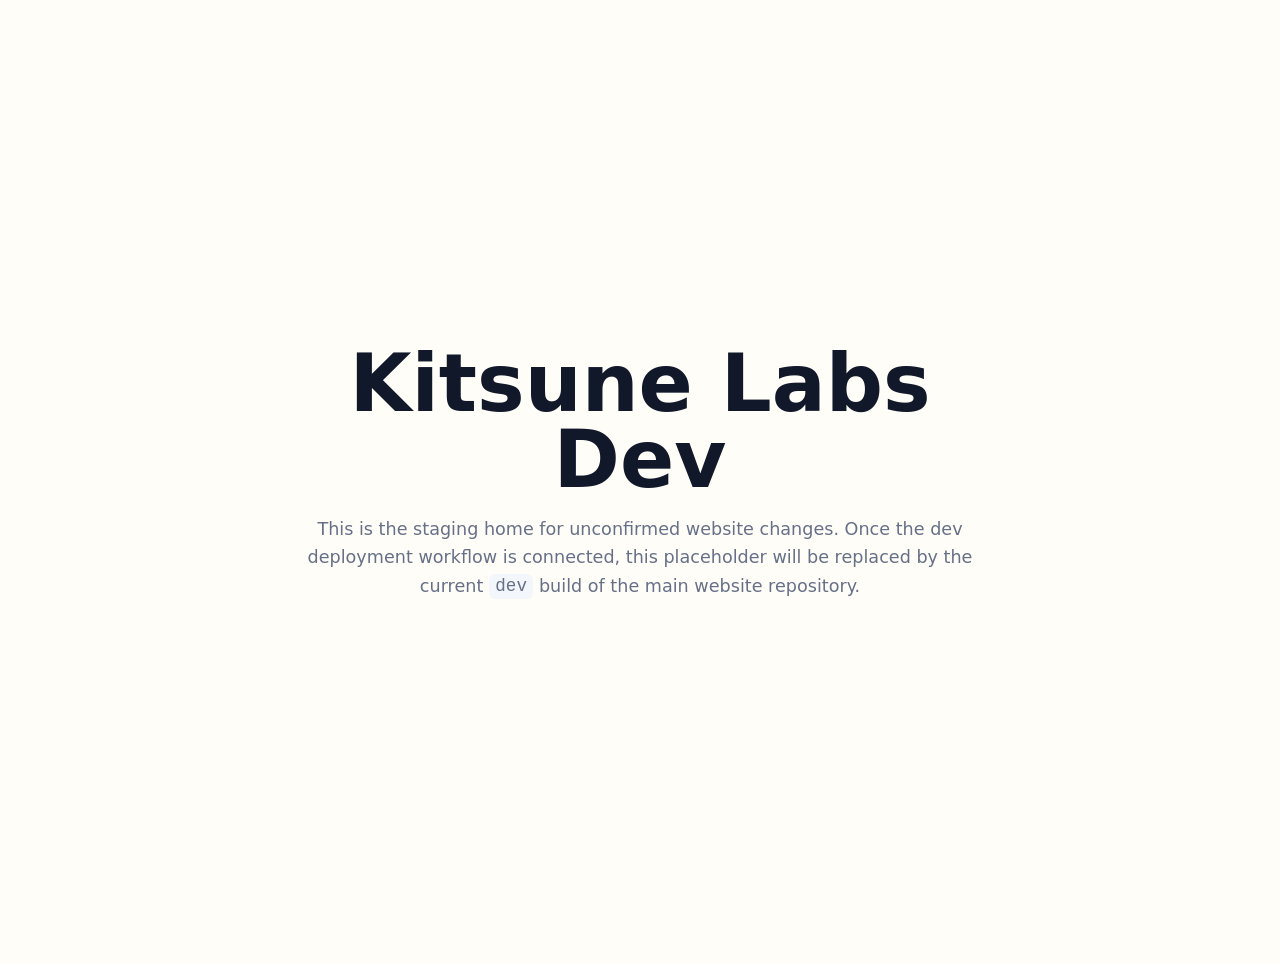
==== index.html @ 2e23f618 "Initialize development Pages site" ====
<!doctype html>
<html lang="en">
<head>
  <meta charset="utf-8">
  <meta name="viewport" content="width=device-width, initial-scale=1">
  <title>Kitsune Innovation Labs — Dev</title>
  <meta name="robots" content="noindex,nofollow">
  <style>
    :root{font-family:system-ui,-apple-system,BlinkMacSystemFont,"Segoe UI",sans-serif;color:#11182a;background:#fffdf8}
    body{min-height:100vh;margin:0;display:grid;place-items:center;padding:2rem}
    main{max-width:42rem;text-align:center}
    h1{font-size:clamp(2.4rem,8vw,5rem);line-height:.95;margin:0 0 1rem}
    p{color:#667087;font-size:1.1rem;line-height:1.6}
    code{background:#f3f6fb;padding:.15rem .4rem;border-radius:.4rem}
  </style>
</head>
<body>
  <main>
    <h1>Kitsune Labs Dev</h1>
    <p>This is the staging home for unconfirmed website changes. Once the dev deployment workflow is connected, this placeholder will be replaced by the current <code>dev</code> build of the main website repository.</p>
  </main>
</body>
</html>
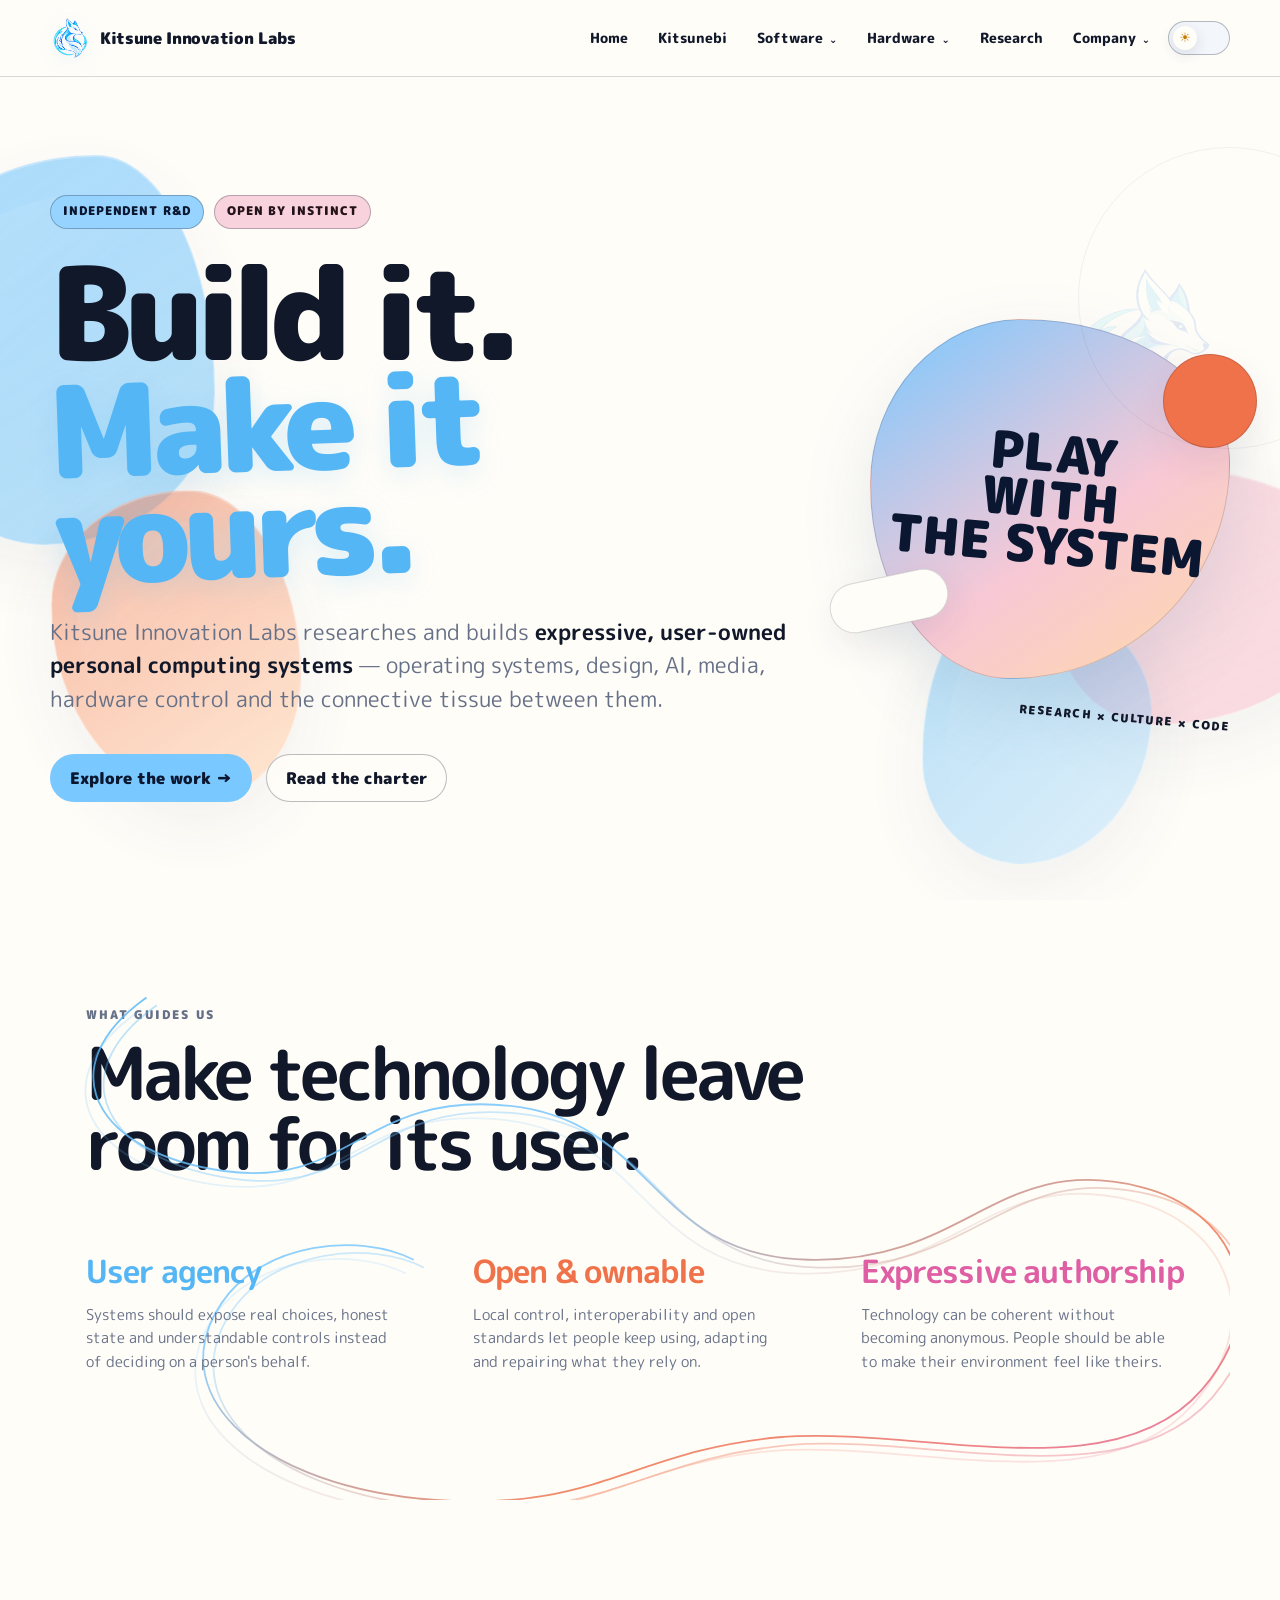
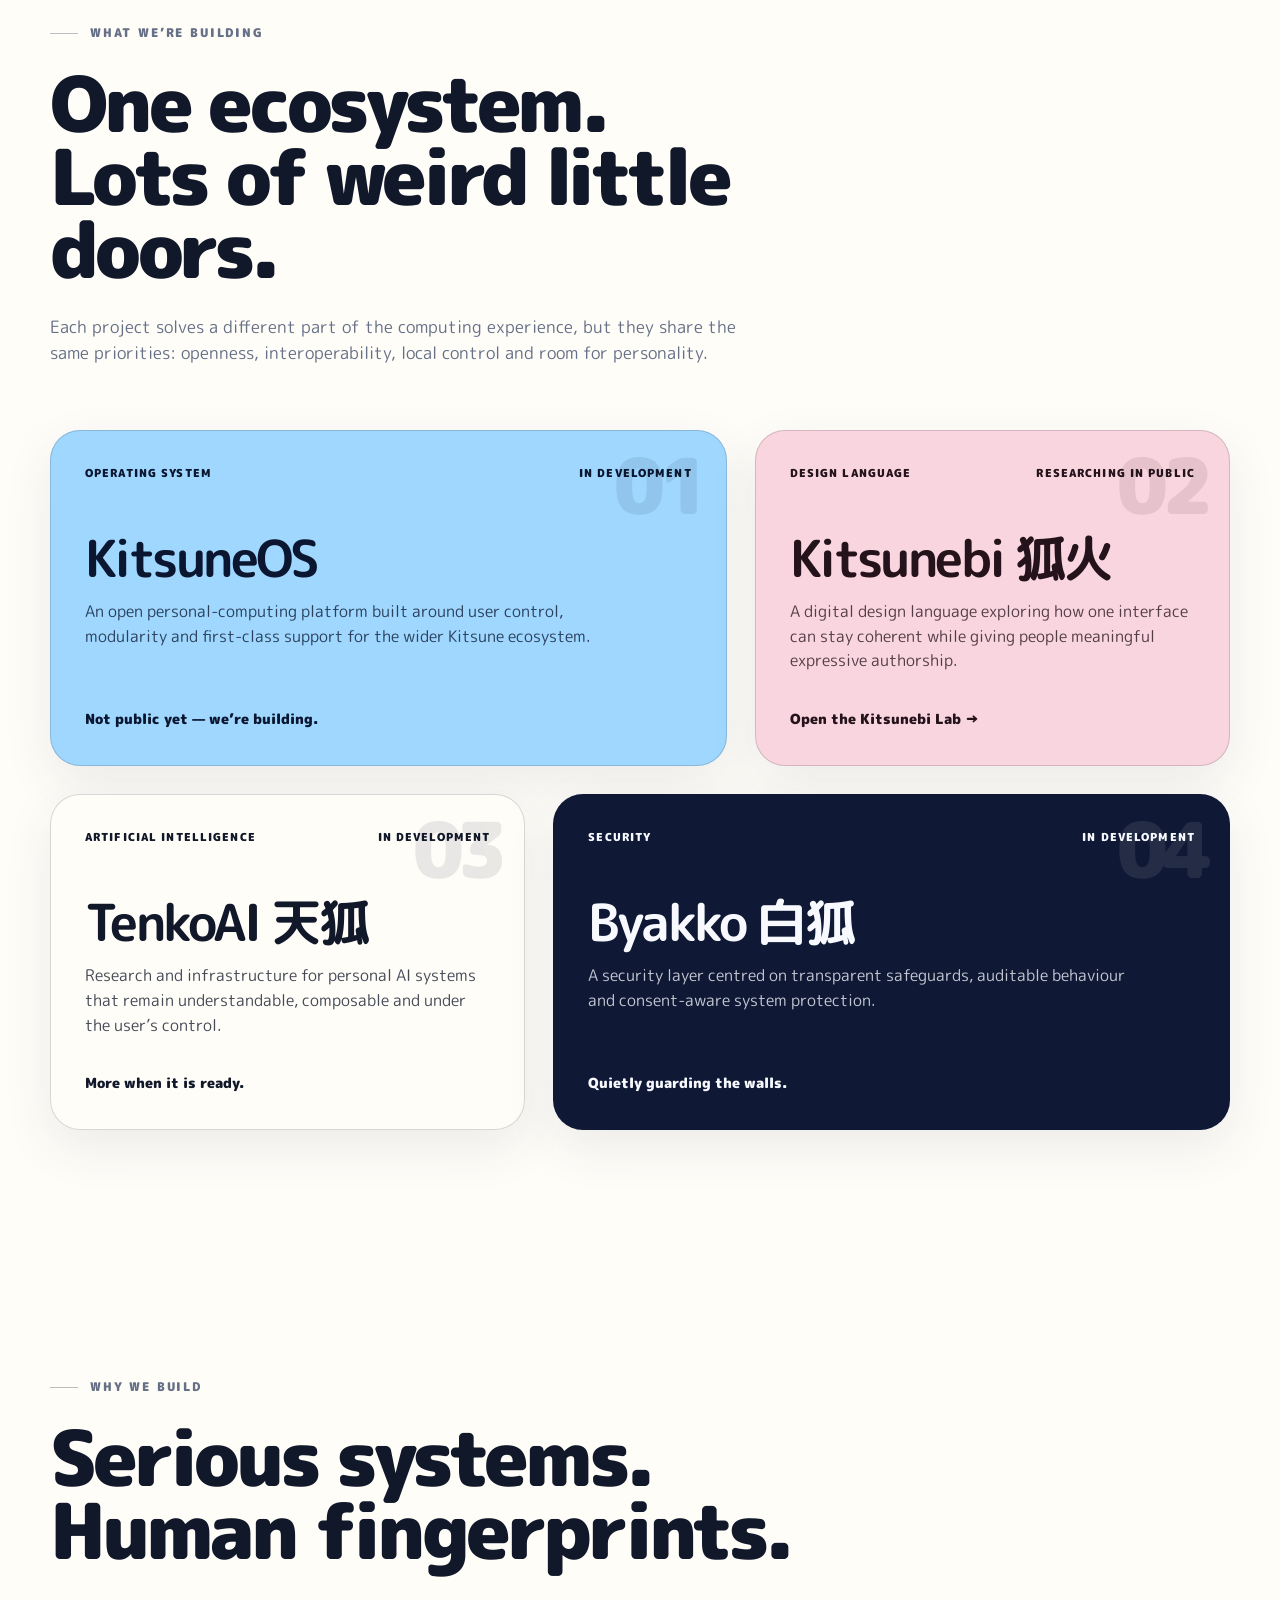
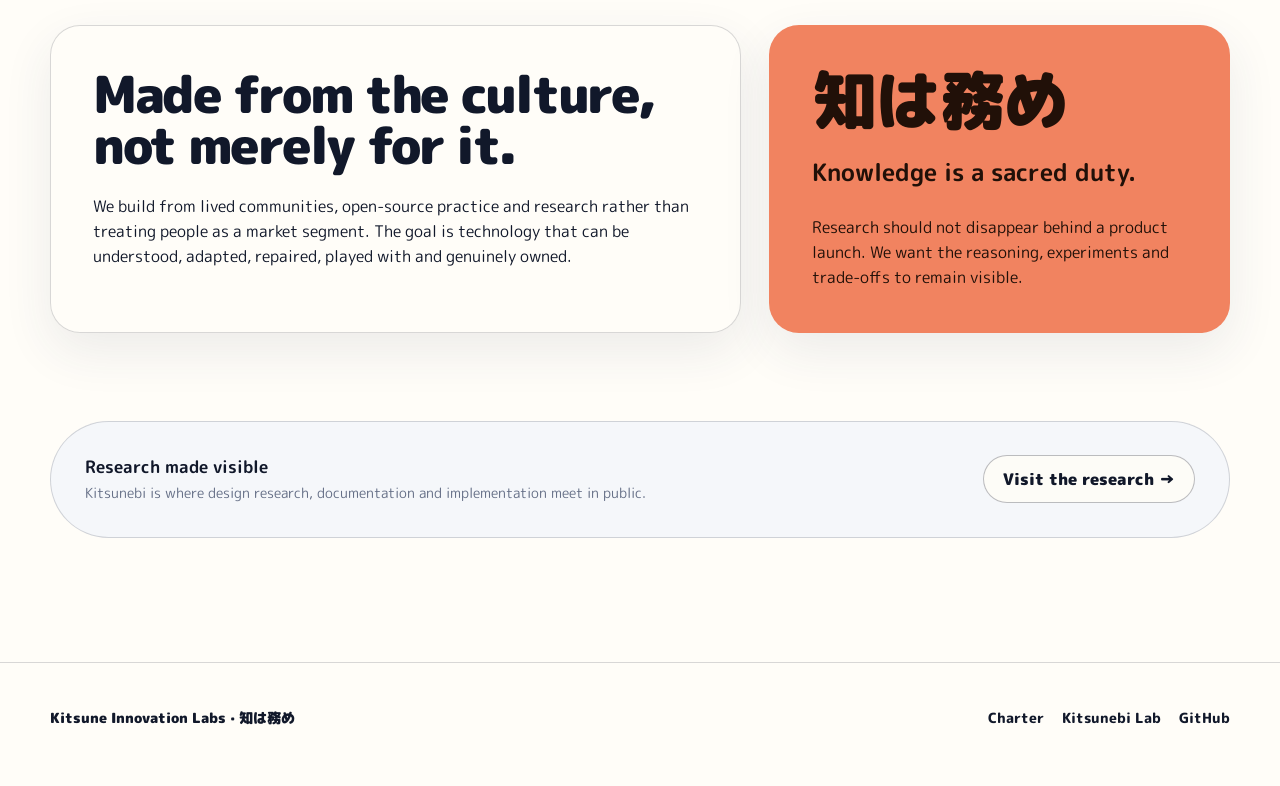
==== commit 7ac41de8: "Sync website dev branch" ====
--- a/index.html
+++ b/index.html
@@ -1,23 +1,40 @@
-<!doctype html>
-<html lang="en">
+<!DOCTYPE html>
+<html lang="en" data-theme="day">
 <head>
-  <meta charset="utf-8">
-  <meta name="viewport" content="width=device-width, initial-scale=1">
-  <title>Kitsune Innovation Labs — Dev</title>
-  <meta name="robots" content="noindex,nofollow">
-  <style>
-    :root{font-family:system-ui,-apple-system,BlinkMacSystemFont,"Segoe UI",sans-serif;color:#11182a;background:#fffdf8}
-    body{min-height:100vh;margin:0;display:grid;place-items:center;padding:2rem}
-    main{max-width:42rem;text-align:center}
-    h1{font-size:clamp(2.4rem,8vw,5rem);line-height:.95;margin:0 0 1rem}
-    p{color:#667087;font-size:1.1rem;line-height:1.6}
-    code{background:#f3f6fb;padding:.15rem .4rem;border-radius:.4rem}
-  </style>
+<meta charset="UTF-8">
+<meta name="viewport" content="width=device-width, initial-scale=1.0">
+<title>Kitsune Innovation Labs</title>
+<meta name="description" content="Kitsune Innovation Labs is an independent open-source research and development lab building expressive, user-owned personal computing systems.">
+<link rel="preconnect" href="https://fonts.googleapis.com">
+<link rel="preconnect" href="https://fonts.gstatic.com" crossorigin>
+<link href="https://fonts.googleapis.com/css2?family=M+PLUS+Rounded+1c:wght@400;500;700;800;900&display=swap" rel="stylesheet">
+<style>
+:root{--foxfire:#79c8ff;--foxfire-strong:#55b6f5;--sakura:#f7c8d5;--ember:#ef724a;--night:#101936;--cream:#fffdf8;--ink:#11182a;--muted:#667087;--line:rgba(17,24,42,.16);--line-strong:rgba(17,24,42,.28);--paper:#fffdf8;--soft:#f3f6fb;--shadow:0 18px 50px rgba(40,54,84,.09);--radius:30px;--font:"M PLUS Rounded 1c",ui-rounded,system-ui,-apple-system,BlinkMacSystemFont,"Segoe UI",sans-serif}
+html[data-theme="night"]{--ink:#f8faff;--muted:#b5bed0;--line:rgba(238,243,255,.15);--line-strong:rgba(238,243,255,.27);--paper:#0f1833;--soft:#162140;--cream:#0c142c;--shadow:0 18px 50px rgba(0,0,0,.18)}
+*{box-sizing:border-box}html{scroll-behavior:smooth}body{margin:0;font-family:var(--font);color:var(--ink);background:var(--cream);line-height:1.55;overflow-x:hidden;transition:background .25s ease,color .25s ease}a{color:inherit}button{font:inherit}.shell{width:min(1180px,calc(100% - 48px));margin:0 auto}
+.page-blobs{position:fixed;inset:0;pointer-events:none;overflow:hidden;z-index:0}.page-blob{position:absolute;opacity:.72;border:1px solid rgba(255,255,255,.34);box-shadow:0 26px 70px rgba(63,87,128,.10),inset 0 1px 0 rgba(255,255,255,.28);animation:lava-drift 18s ease-in-out infinite alternate;will-change:transform,border-radius;transform-origin:center;translate:0 var(--scroll-shift,0px)}.page-blob::after{content:"";position:absolute;inset:10%;border-radius:inherit;background:linear-gradient(135deg,rgba(255,255,255,.24),transparent 45%);opacity:.55}.page-blob.one{width:330px;height:390px;left:-115px;top:155px;border-radius:64% 36% 52% 48%/44% 61% 39% 56%;background:linear-gradient(145deg,rgba(121,200,255,.88),rgba(85,182,245,.58));animation-duration:20s}.page-blob.two{width:300px;height:255px;right:-76px;top:470px;border-radius:42% 58% 67% 33%/58% 42% 58% 42%;background:linear-gradient(155deg,rgba(247,200,213,.9),rgba(239,168,188,.56));animation-duration:24s;animation-direction:alternate-reverse}.page-blob.three{width:250px;height:310px;left:4%;bottom:100px;border-radius:55% 45% 39% 61%/37% 60% 40% 63%;background:linear-gradient(145deg,rgba(239,114,74,.68),rgba(255,188,137,.46));animation-duration:22s}.page-blob.four{width:230px;height:270px;right:10%;bottom:36px;border-radius:37% 63% 57% 43%/61% 43% 57% 39%;background:linear-gradient(135deg,rgba(85,182,245,.58),rgba(126,200,255,.34));animation-duration:27s;animation-direction:alternate-reverse}html[data-theme="night"] .page-blob{opacity:.46;border-color:rgba(255,255,255,.12);box-shadow:0 30px 90px rgba(0,0,0,.14),inset 0 1px 0 rgba(255,255,255,.10);filter:saturate(.88) brightness(.84)}
+.site-header,main,.footer{position:relative;z-index:1}.site-header{position:sticky;top:0;z-index:30;border-bottom:1px solid var(--line);background:color-mix(in srgb,var(--cream) 88%,transparent);backdrop-filter:blur(14px)}.nav{min-height:76px;display:flex;align-items:center;justify-content:space-between;gap:28px}.brand{display:inline-flex;align-items:center;gap:10px;text-decoration:none;font-weight:900;letter-spacing:-.02em;font-size:1rem;white-space:nowrap}.brand-mark{width:40px;height:40px;display:block;flex:0 0 auto;filter:drop-shadow(0 5px 12px rgba(85,182,245,.12))}.nav-links{display:flex;align-items:center;gap:6px}.nav-link,.nav-menu summary{appearance:none;border:0;background:none;text-decoration:none;color:var(--ink);padding:9px 12px;border-radius:999px;font-weight:800;font-size:.86rem;line-height:1.2;cursor:pointer;list-style:none;white-space:nowrap}.nav-menu summary::-webkit-details-marker{display:none}.nav-link:hover,.nav-link:focus-visible,.nav-menu summary:hover,.nav-menu summary:focus-visible,.nav-menu[open]>summary{background:var(--soft)}.nav-menu{position:relative}.nav-menu summary::after{content:"⌄";display:inline-block;margin-left:6px;font-size:.72em;transition:transform .18s ease}.nav-menu[open] summary::after{transform:rotate(180deg)}.nav-dropdown{position:absolute;right:0;top:calc(100% + 10px);min-width:260px;padding:8px;border:1px solid var(--line);border-radius:20px;background:color-mix(in srgb,var(--paper) 94%,transparent);backdrop-filter:blur(16px);box-shadow:var(--shadow);z-index:60}.nav-dropdown a,.nav-dropdown .nav-disabled{display:flex;align-items:center;justify-content:space-between;gap:16px;width:100%;padding:11px 12px;border-radius:14px;text-decoration:none;font-weight:800;font-size:.84rem}.nav-submenu{position:relative}.nav-submenu>summary{display:flex;align-items:center;justify-content:space-between;gap:16px;width:100%;padding:11px 12px;border-radius:14px;font-weight:800;font-size:.84rem;cursor:pointer;list-style:none;color:var(--muted)}.nav-submenu>summary::-webkit-details-marker{display:none}.nav-submenu>summary:hover,.nav-submenu>summary:focus-visible,.nav-submenu[open]>summary{background:var(--soft)}.nav-submenu>summary::after{content:"";width:0;height:0;border-top:5px solid transparent;border-bottom:5px solid transparent;border-left:7px solid currentColor;transition:transform .18s ease;flex:0 0 auto}.nav-submenu[open]>summary::after{transform:rotate(90deg)}.nav-flyout{position:absolute;left:calc(100% + 10px);top:-8px;min-width:210px;padding:8px;border:1px solid var(--line);border-radius:20px;background:color-mix(in srgb,var(--paper) 94%,transparent);backdrop-filter:blur(16px);box-shadow:var(--shadow);z-index:70}.nav-flyout .nav-disabled{padding:10px 12px}.nav-dropdown a:hover,.nav-dropdown a:focus-visible{background:var(--soft)}.nav-disabled{color:var(--muted);cursor:default}.nav-status{font-size:.64rem;letter-spacing:.06em;text-transform:uppercase;opacity:.72}.nav-dropdown-grouped{min-width:300px}.nav-group+.nav-group{border-top:1px solid var(--line);margin-top:6px;padding-top:6px}.nav-group-label{display:block;padding:7px 12px 5px;font-size:.64rem;font-weight:900;letter-spacing:.1em;text-transform:uppercase;color:var(--muted)}
+.theme-switch{position:relative;width:62px;height:34px;padding:0;border:1px solid var(--line-strong);border-radius:999px;background:var(--soft);cursor:pointer}.theme-switch::before{content:"☀";position:absolute;left:4px;top:4px;width:24px;height:24px;display:grid;place-items:center;border-radius:50%;background:var(--paper);box-shadow:0 4px 14px rgba(40,54,84,.14);color:#c67b00;font-size:.8rem;transition:transform .25s ease}.theme-switch:focus-visible{outline:3px solid color-mix(in srgb,var(--foxfire) 55%,transparent);outline-offset:3px}html[data-theme="night"] .theme-switch::before{content:"☾";transform:translateX(28px);color:var(--foxfire)}
+.hero{position:relative;min-height:720px;display:grid;grid-template-columns:minmax(0,1.35fr) minmax(280px,.65fr);align-items:center;gap:72px;padding:118px 0 108px}.hero::after{content:"";position:absolute;right:-150px;top:70px;width:300px;height:300px;border:1px solid var(--line);border-radius:50%;opacity:.35}.hero-kicker{display:flex;flex-wrap:wrap;gap:10px;margin-bottom:30px}.pill{display:inline-flex;align-items:center;min-height:34px;padding:0 12px;border:1px solid var(--line-strong);border-radius:999px;background:color-mix(in srgb,var(--paper) 78%,transparent);backdrop-filter:blur(8px);font-size:.72rem;font-weight:900;letter-spacing:.08em;text-transform:uppercase}.pill.blue{background:color-mix(in srgb,var(--foxfire) 78%,white);color:#0b1730}.pill.pink{background:color-mix(in srgb,var(--sakura) 82%,white);color:#25131c}h1{margin:0;max-width:850px;font-size:clamp(4rem,10vw,8.8rem);line-height:.83;letter-spacing:-.065em;font-weight:900}h1 .accent{display:inline-block;transform:rotate(-2deg);color:var(--foxfire-strong);text-shadow:0 8px 28px rgba(85,182,245,.18)}.hero-copy{max-width:760px;margin:38px 0 0;font-size:clamp(1.08rem,2vw,1.35rem);color:var(--muted)}.hero-copy strong{color:var(--ink)}.actions{display:flex;flex-wrap:wrap;gap:14px;margin-top:38px}.button{min-height:48px;display:inline-flex;align-items:center;justify-content:center;padding:0 19px;border:1px solid var(--line-strong);border-radius:999px;text-decoration:none;font-weight:900;transition:transform .18s ease}.button:hover{transform:translateY(-2px)}.button.primary{background:var(--foxfire);color:#0b1730;border-color:transparent}.button.secondary{background:color-mix(in srgb,var(--paper) 88%,transparent)}
+.hero-play{position:relative;min-height:470px;display:grid;place-items:center}.hero-emblem{position:absolute;width:190px;height:190px;right:-12px;top:4px;opacity:.11;transform:rotate(7deg);filter:saturate(.9);pointer-events:none}.orb{width:min(360px,82vw);aspect-ratio:1;border-radius:42% 58% 61% 39%/46% 40% 60% 54%;background:linear-gradient(145deg,var(--foxfire),var(--sakura) 58%,#ffd9a9);border:1px solid var(--line);box-shadow:0 28px 70px rgba(80,116,155,.16);animation:blob 10s ease-in-out infinite alternate;position:relative}.orb::before,.orb::after{content:"";position:absolute;border:1px solid var(--line);background:var(--paper);box-shadow:0 14px 36px rgba(40,54,84,.08)}.orb::before{width:92px;height:92px;right:-28px;top:34px;border-radius:50%;background:var(--ember)}.orb::after{width:118px;height:48px;left:-42px;bottom:52px;border-radius:999px;transform:rotate(-12deg)}.orb-copy{position:absolute;inset:0;display:grid;place-items:center;text-align:center;color:#0b1730;font-weight:900;font-size:clamp(2rem,4vw,3.2rem);line-height:.9;transform:rotate(5deg)}.tiny-note{position:absolute;right:0;bottom:6px;font-size:.72rem;font-weight:900;letter-spacing:.12em;text-transform:uppercase;transform:rotate(5deg)}html[data-theme="night"] .hero-emblem{opacity:.17}
+@keyframes blob{from{border-radius:42% 58% 61% 39%/46% 40% 60% 54%;transform:rotate(-1deg) translateY(0)}to{border-radius:58% 42% 45% 55%/38% 59% 41% 62%;transform:rotate(2deg) translateY(-10px)}}@keyframes lava-drift{0%{transform:translate3d(0,0,0) rotate(-2deg) scale(1);border-radius:64% 36% 52% 48%/44% 61% 39% 56%}45%{transform:translate3d(18px,-12px,0) rotate(4deg) scale(1.045);border-radius:43% 57% 35% 65%/58% 37% 63% 42%}100%{transform:translate3d(-8px,18px,0) rotate(-5deg) scale(.97);border-radius:56% 44% 63% 37%/36% 62% 38% 64%}}
+.values-wrap{width:min(1180px,calc(100% - 48px));margin:12px auto 0}.values-panel{position:relative;padding:84px 36px 126px;overflow:hidden}.values-kicker{font-size:.74rem;font-weight:900;letter-spacing:.16em;text-transform:uppercase;color:var(--muted);margin-bottom:14px}.values-title{margin:0;max-width:720px;font-size:clamp(2.7rem,5.7vw,5.4rem);line-height:.95;letter-spacing:-.055em}.values-grid{position:relative;z-index:2;display:grid;grid-template-columns:repeat(3,minmax(0,1fr));gap:54px;margin-top:78px}.value{position:relative}.value h3{margin:0 0 14px;font-size:clamp(1.45rem,2.5vw,2.2rem);line-height:1.05;letter-spacing:-.035em}.value p{margin:0;color:var(--muted);font-size:.96rem;max-width:310px}.value.agency h3{color:var(--foxfire-strong)}.value.ownership h3{color:var(--ember)}.value.expression h3{color:#df5fa5}.values-lines{position:absolute;inset:36px -24px -30px;z-index:1;pointer-events:none;opacity:.82}.values-lines svg{width:100%;height:100%;overflow:visible}.wave{fill:none;stroke-width:1.8;vector-effect:non-scaling-stroke}.wave.one{stroke:url(#waveGradient)}.wave.two{stroke:url(#waveGradient);opacity:.45;transform:translate(9px,8px)}.wave.three{stroke:url(#waveGradient);opacity:.22;transform:translate(-7px,14px)}html[data-theme="night"] .value.ownership h3{color:#ff8a63}html[data-theme="night"] .value.expression h3{color:#f184c0}
+section{padding:124px 0}.section-label{display:flex;align-items:center;gap:12px;margin-bottom:24px;font-size:.76rem;font-weight:900;letter-spacing:.15em;text-transform:uppercase;color:var(--muted)}.section-label::before{content:"";width:28px;height:1px;background:var(--line-strong)}.section-title{margin:0 0 28px;max-width:900px;font-size:clamp(2.6rem,6vw,5.7rem);line-height:.95;letter-spacing:-.055em;font-weight:900}.section-intro{max-width:700px;margin:0;color:var(--muted);font-size:1.05rem}.project-grid{margin-top:64px;display:grid;grid-template-columns:repeat(12,minmax(0,1fr));gap:28px}.project{position:relative;min-height:330px;padding:34px;border:1px solid var(--line);border-radius:var(--radius);text-decoration:none;background:color-mix(in srgb,var(--paper) 90%,transparent);backdrop-filter:blur(8px);box-shadow:var(--shadow);display:flex;flex-direction:column;overflow:hidden;transition:transform .2s ease,box-shadow .2s ease,border-color .2s ease}.project:hover{transform:translateY(-4px) rotate(.12deg);box-shadow:0 24px 60px rgba(40,54,84,.13);border-color:var(--line-strong)}.project:nth-child(1){grid-column:span 7;background:color-mix(in srgb,var(--foxfire) 72%,white);color:#0b1730}.project:nth-child(2){grid-column:span 5;background:color-mix(in srgb,var(--sakura) 76%,white);color:#25131c}.project:nth-child(3){grid-column:span 5}.project:nth-child(4){grid-column:span 7;background:color-mix(in srgb,var(--night) 96%,black 4%);color:#f7f9ff;border-color:transparent}.project .num{position:absolute;top:16px;right:22px;font-size:4.8rem;line-height:1;font-weight:900;opacity:.09;letter-spacing:-.08em}.project .meta{display:flex;justify-content:space-between;gap:12px;align-items:flex-start;font-size:.7rem;font-weight:900;letter-spacing:.1em;text-transform:uppercase}.project h3{margin:52px 0 16px;font-size:clamp(2rem,4vw,3.8rem);line-height:.95;letter-spacing:-.05em}.project p{max-width:560px;margin:0;opacity:.78}.project .foot{margin-top:auto;padding-top:36px;font-weight:900;font-size:.88rem}
+.manifesto{display:grid;grid-template-columns:minmax(0,1.2fr) minmax(260px,.8fr);gap:28px;margin-top:58px}.manifesto-main,.manifesto-side{border:1px solid var(--line);border-radius:var(--radius);padding:42px;backdrop-filter:blur(8px);box-shadow:var(--shadow)}.manifesto-main{background:color-mix(in srgb,var(--paper) 90%,transparent)}.manifesto-side{background:color-mix(in srgb,var(--ember) 88%,white);color:#211008;border-color:transparent}.manifesto blockquote{margin:0;font-size:clamp(2rem,4vw,4rem);font-weight:900;line-height:1;letter-spacing:-.045em}.manifesto p{margin:24px 0 0;max-width:720px}.manifesto-side .jp{font-size:4rem;line-height:1;font-weight:900}.manifesto-side h3{margin:22px 0 8px;font-size:1.5rem}.research-strip{margin-top:88px;display:grid;grid-template-columns:1fr auto;gap:28px;align-items:center;padding:32px 34px;border:1px solid var(--line);border-radius:999px;background:color-mix(in srgb,var(--soft) 82%,transparent);backdrop-filter:blur(8px)}.research-strip strong{display:block;font-size:1.08rem}.research-strip span{color:var(--muted);font-size:.9rem}.footer{border-top:1px solid var(--line);padding:44px 0 58px;font-size:.86rem}.footer-row{display:flex;justify-content:space-between;gap:24px;align-items:center}.footer-brand{font-weight:900}.footer-links{display:flex;flex-wrap:wrap;gap:18px}.footer a{text-decoration:none;font-weight:800}
+@media(max-width:900px){.hero{grid-template-columns:1fr;min-height:auto;gap:34px}.hero-play{min-height:380px}.hero-emblem{width:150px;height:150px;right:8%;top:-10px}.values-panel{padding:66px 18px 86px}.values-grid{grid-template-columns:1fr;gap:34px;margin-top:54px}.value p{max-width:620px}.values-lines{inset:30px -150px -24px;opacity:.52}.project:nth-child(n){grid-column:span 12}.manifesto{grid-template-columns:1fr}.research-strip{border-radius:28px;grid-template-columns:1fr}}
+@media(max-width:700px){.shell,.values-wrap{width:min(100% - 30px,1180px)}.brand{font-size:.9rem;gap:8px}.brand span{display:none}.brand-mark{width:34px;height:34px}.nav-links{gap:2px}.nav-link,.nav-menu summary{padding:8px 7px;font-size:.76rem}.nav-menu summary::after{margin-left:3px}.nav-dropdown{position:fixed;left:15px;right:15px;top:76px;min-width:0}.nav-flyout{position:static;margin:6px 0 2px 12px;min-width:0;box-shadow:none;background:transparent}.theme-switch{width:54px;flex:0 0 54px}.theme-switch::before{width:24px;height:24px}html[data-theme="night"] .theme-switch::before{transform:translateX(20px)}.nav{min-height:68px}.hero{padding:74px 0 80px}h1{font-size:clamp(3.4rem,18vw,5.6rem)}.hero-play{min-height:320px}.hero-emblem{width:120px;height:120px;right:2%;top:2px}.orb{width:min(280px,78vw)}.values-panel{padding:54px 4px 78px}.values-title{font-size:clamp(2.5rem,12vw,4rem)}section{padding:88px 0}.project-grid{margin-top:46px;gap:20px}.project{min-height:290px;padding:28px}.manifesto-main,.manifesto-side{padding:30px}.research-strip{margin-top:64px}.footer-row{align-items:flex-start;flex-direction:column}.page-blob.one{width:240px;height:240px;left:-80px;top:110px}.page-blob.two{width:220px;height:220px;right:-70px;top:480px}.page-blob.three{width:180px;height:180px;left:-30px;bottom:220px}.page-blob.four{width:160px;height:160px;right:-20px;bottom:50px}}
+@media(prefers-reduced-motion:reduce){html{scroll-behavior:auto}*,*::before,*::after{animation:none!important;transition:none!important}}
+</style>
 </head>
 <body>
-  <main>
-    <h1>Kitsune Labs Dev</h1>
-    <p>This is the staging home for unconfirmed website changes. Once the dev deployment workflow is connected, this placeholder will be replaced by the current <code>dev</code> build of the main website repository.</p>
-  </main>
-</body>
-</html>
+<div class="page-blobs" aria-hidden="true"><div class="page-blob one" data-depth="0.055"></div><div class="page-blob two" data-depth="0.075"></div><div class="page-blob three" data-depth="0.09"></div><div class="page-blob four" data-depth="0.045"></div></div>
+<header class="site-header"><div class="shell nav"><a class="brand" href="./"><img class="brand-mark" src="./assets/kitsune-emblem.png" alt="" aria-hidden="true"><span>Kitsune Innovation Labs</span></a><nav class="nav-links" aria-label="Primary navigation"><a class="nav-link" href="./" aria-current="page">Home</a><a class="nav-link" href="./design/">Kitsunebi</a><details class="nav-menu"><summary>Software</summary><div class="nav-dropdown nav-dropdown-grouped"><div class="nav-group"><span class="nav-group-label">Systems</span><details class="nav-submenu"><summary><span>KitsuneOS</span><span class="nav-status">In development</span></summary><div class="nav-flyout"><a href="./kitsuneos/"><span>KitsuneOS overview</span><span aria-hidden="true">→</span></a><a href="./kitsuneos/desktop/"><span>Desktop</span><span aria-hidden="true">→</span></a><a href="./kitsuneos/server/"><span>Server</span><span aria-hidden="true">→</span></a><a href="./kitsuneos/tv/"><span>TV</span><span aria-hidden="true">→</span></a><a href="./kitsuneos/touch/"><span>Touch</span><span aria-hidden="true">→</span></a><a href="./kitsuneos/wear/"><span>Wear</span><span aria-hidden="true">→</span></a><a href="./kitsuneos/game/"><span>Game</span><span aria-hidden="true">→</span></a><a href="./kitsuneos/sim/"><span>Sim</span><span aria-hidden="true">→</span></a><a href="./kitsuneos/apple-silicon/"><span>Apple Silicon</span><span aria-hidden="true">→</span></a></div></details><div class="nav-disabled"><span>Kitsune Control</span><span class="nav-status">In development</span></div></div><div class="nav-group"><span class="nav-group-label">Intelligence</span><div class="nav-disabled"><span>Neko / TenkoAI</span><span class="nav-status">Research</span></div></div><div class="nav-group"><span class="nav-group-label">Experiences</span><div class="nav-disabled"><span>GameTable</span><span class="nav-status">In development</span></div><div class="nav-disabled"><span>Kitsune Music</span><span class="nav-status">Research</span></div><div class="nav-disabled"><span>Kitsune Stream</span><span class="nav-status">Future</span></div></div><div class="nav-group"><span class="nav-group-label">Learning</span><div class="nav-disabled"><span>Kitsune Academy</span><span class="nav-status">Planned</span></div></div></div></details><details class="nav-menu"><summary>Hardware</summary><div class="nav-dropdown"><div class="nav-disabled"><span>Shirogane</span><span class="nav-status">Division</span></div><div class="nav-disabled"><span>KitsuneBook</span><span class="nav-status">Future</span></div><div class="nav-disabled"><span>Kitsune Pocket</span><span class="nav-status">Future</span></div><div class="nav-disabled"><span>Kitsune Slate</span><span class="nav-status">Future</span></div><div class="nav-disabled"><span>Kitsune Loop</span><span class="nav-status">Future</span></div><div class="nav-disabled"><span>Kitsune Serve</span><span class="nav-status">Future</span></div></div></details><a class="nav-link" href="./design/#/research">Research</a><details class="nav-menu"><summary>Company</summary><div class="nav-dropdown"><a href="./charter/"><span>Charter</span><span aria-hidden="true">→</span></a><a href="https://github.com/Kitsune-Innovation-Labs"><span>GitHub</span><span aria-hidden="true">↗</span></a></div></details><button class="theme-switch" id="themeToggle" type="button" role="switch" aria-checked="false" aria-label="Use night theme"></button></nav></div></header>
+<main>
+<div class="shell"><section class="hero" aria-labelledby="hero-title"><div><div class="hero-kicker"><span class="pill blue">Independent R&amp;D</span><span class="pill pink">Open by instinct</span></div><h1 id="hero-title">Build it.<br><span class="accent">Make it yours.</span></h1><p class="hero-copy">Kitsune Innovation Labs researches and builds <strong>expressive, user-owned personal computing systems</strong> — operating systems, design, AI, media, hardware control and the connective tissue between them.</p><div class="actions"><a class="button primary" href="#work">Explore the work →</a><a class="button secondary" href="./charter/">Read the charter</a></div></div><div class="hero-play" aria-hidden="true"><img class="hero-emblem" src="./assets/kitsune-emblem.png" alt=""><div class="orb"><div class="orb-copy">PLAY<br>WITH<br>THE SYSTEM</div></div><div class="tiny-note">research × culture × code</div></div></section></div>
+<div class="values-wrap"><section class="values-panel" aria-labelledby="values-title"><div class="values-lines" aria-hidden="true"><svg viewBox="0 0 1080 580" preserveAspectRatio="none"><defs><linearGradient id="waveGradient" x1="0" y1="0" x2="1" y2="1"><stop offset="0%" stop-color="#55b6f5"/><stop offset="40%" stop-color="#79c8ff"/><stop offset="70%" stop-color="#ef724a"/><stop offset="100%" stop-color="#df5fa5"/></linearGradient></defs><path class="wave one" d="M106,40 C18,112 62,198 174,216 C286,234 298,134 426,150 C554,166 548,302 688,306 C828,310 854,196 980,232 C1062,255 1100,350 1034,438 C956,542 784,474 662,486 C530,500 500,566 344,548 C198,530 120,438 172,350 C208,288 294,278 341,306"/><path class="wave two" d="M106,40 C18,112 62,198 174,216 C286,234 298,134 426,150 C554,166 548,302 688,306 C828,310 854,196 980,232 C1062,255 1100,350 1034,438 C956,542 784,474 662,486 C530,500 500,566 344,548 C198,530 120,438 172,350 C208,288 294,278 341,306"/><path class="wave three" d="M106,40 C18,112 62,198 174,216 C286,234 298,134 426,150 C554,166 548,302 688,306 C828,310 854,196 980,232 C1062,255 1100,350 1034,438 C956,542 784,474 662,486 C530,500 500,566 344,548 C198,530 120,438 172,350 C208,288 294,278 341,306"/></svg></div><div class="values-kicker">What guides us</div><h2 class="values-title" id="values-title">Make technology leave room for its user.</h2><div class="values-grid"><div class="value agency"><h3>User agency</h3><p>Systems should expose real choices, honest state and understandable controls instead of deciding on a person's behalf.</p></div><div class="value ownership"><h3>Open &amp; ownable</h3><p>Local control, interoperability and open standards let people keep using, adapting and repairing what they rely on.</p></div><div class="value expression"><h3>Expressive authorship</h3><p>Technology can be coherent without becoming anonymous. People should be able to make their environment feel like theirs.</p></div></div></section></div>
+<div class="shell"><section id="work" aria-labelledby="work-title"><div class="section-label">What we’re building</div><h2 class="section-title" id="work-title">One ecosystem.<br>Lots of weird little doors.</h2><p class="section-intro">Each project solves a different part of the computing experience, but they share the same priorities: openness, interoperability, local control and room for personality.</p><div class="project-grid"><div class="project"><div class="num">01</div><div class="meta"><span>Operating system</span><span>In development</span></div><h3>KitsuneOS</h3><p>An open personal-computing platform built around user control, modularity and first-class support for the wider Kitsune ecosystem.</p><div class="foot">Not public yet — we’re building.</div></div><a class="project" href="./design/#/overview"><div class="num">02</div><div class="meta"><span>Design language</span><span>Researching in public</span></div><h3>Kitsunebi 狐火</h3><p>A digital design language exploring how one interface can stay coherent while giving people meaningful expressive authorship.</p><div class="foot">Open the Kitsunebi Lab →</div></a><div class="project"><div class="num">03</div><div class="meta"><span>Artificial intelligence</span><span>In development</span></div><h3>TenkoAI 天狐</h3><p>Research and infrastructure for personal AI systems that remain understandable, composable and under the user’s control.</p><div class="foot">More when it is ready.</div></div><div class="project"><div class="num">04</div><div class="meta"><span>Security</span><span>In development</span></div><h3>Byakko 白狐</h3><p>A security layer centred on transparent safeguards, auditable behaviour and consent-aware system protection.</p><div class="foot">Quietly guarding the walls.</div></div></div></section>
+<section aria-labelledby="why-title"><div class="section-label">Why we build</div><h2 class="section-title" id="why-title">Serious systems.<br>Human fingerprints.</h2><div class="manifesto"><div class="manifesto-main"><blockquote>Made from the culture, not merely for it.</blockquote><p>We build from lived communities, open-source practice and research rather than treating people as a market segment. The goal is technology that can be understood, adapted, repaired, played with and genuinely owned.</p></div><div class="manifesto-side"><div class="jp">知は務め</div><h3>Knowledge is a sacred duty.</h3><p>Research should not disappear behind a product launch. We want the reasoning, experiments and trade-offs to remain visible.</p></div></div><div class="research-strip"><div><strong>Research made visible</strong><span>Kitsunebi is where design research, documentation and implementation meet in public.</span></div><a class="button secondary" href="./design/#/research">Visit the research →</a></div></section></div>
+</main>
+<footer class="footer"><div class="shell footer-row"><div class="footer-brand">Kitsune Innovation Labs · 知は務め</div><div class="footer-links"><a href="./charter/">Charter</a><a href="./design/">Kitsunebi Lab</a><a href="https://github.com/Kitsune-Innovation-Labs">GitHub</a></div></div></footer>
+<script>const root=document.documentElement;const toggle=document.getElementById('themeToggle');const saved=localStorage.getItem('kitsune-theme');if(saved==='night')root.dataset.theme='night';else root.dataset.theme='day';function syncToggle(){const isNight=root.dataset.theme==='night';toggle.setAttribute('aria-checked',String(isNight));toggle.setAttribute('aria-label',isNight?'Use day theme':'Use night theme')}syncToggle();toggle.addEventListener('click',()=>{const next=root.dataset.theme==='night'?'day':'night';root.dataset.theme=next;localStorage.setItem('kitsune-theme',next);syncToggle()});const reduceMotion=window.matchMedia('(prefers-reduced-motion: reduce)');const blobs=[...document.querySelectorAll('.page-blob[data-depth]')];let scrollTick=false;function moveBlobs(){if(reduceMotion.matches){blobs.forEach(blob=>blob.style.removeProperty('--scroll-shift'));scrollTick=false;return}const y=window.scrollY;blobs.forEach(blob=>{const depth=parseFloat(blob.dataset.depth||'0');const shift=Math.max(-120,Math.min(120,-y*depth));blob.style.setProperty('--scroll-shift',`${shift}px`)});scrollTick=false}function requestBlobMove(){if(!scrollTick){scrollTick=true;requestAnimationFrame(moveBlobs)}}window.addEventListener('scroll',requestBlobMove,{passive:true});reduceMotion.addEventListener?.('change',requestBlobMove);moveBlobs();document.addEventListener('click',event=>{document.querySelectorAll('.nav-menu[open]').forEach(menu=>{if(!menu.contains(event.target))menu.removeAttribute('open')})});document.addEventListener('keydown',event=>{if(event.key==='Escape')document.querySelectorAll('.nav-menu[open]').forEach(menu=>menu.removeAttribute('open'))});document.querySelectorAll('.nav-menu').forEach(menu=>menu.addEventListener('toggle',()=>{if(menu.open)document.querySelectorAll('.nav-menu[open]').forEach(other=>{if(other!==menu)other.removeAttribute('open')})}));</script>
+</body></html>
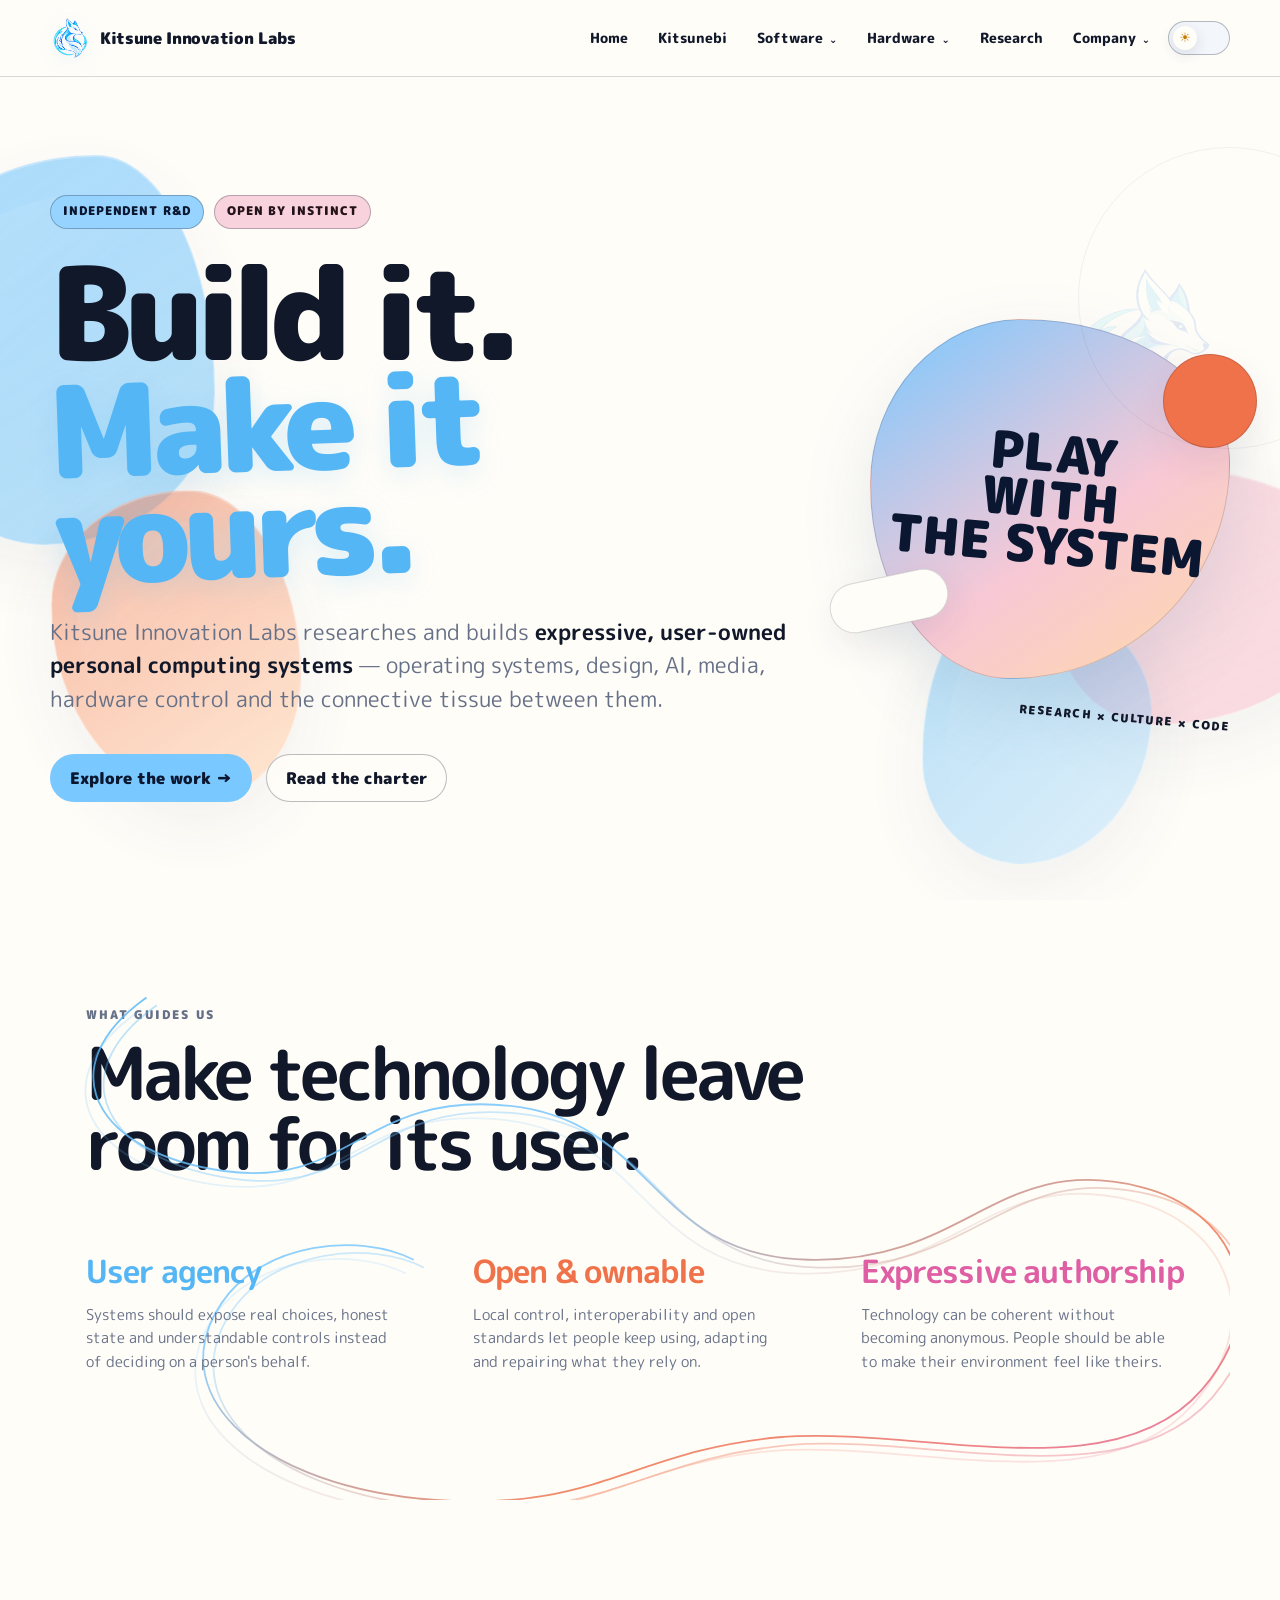
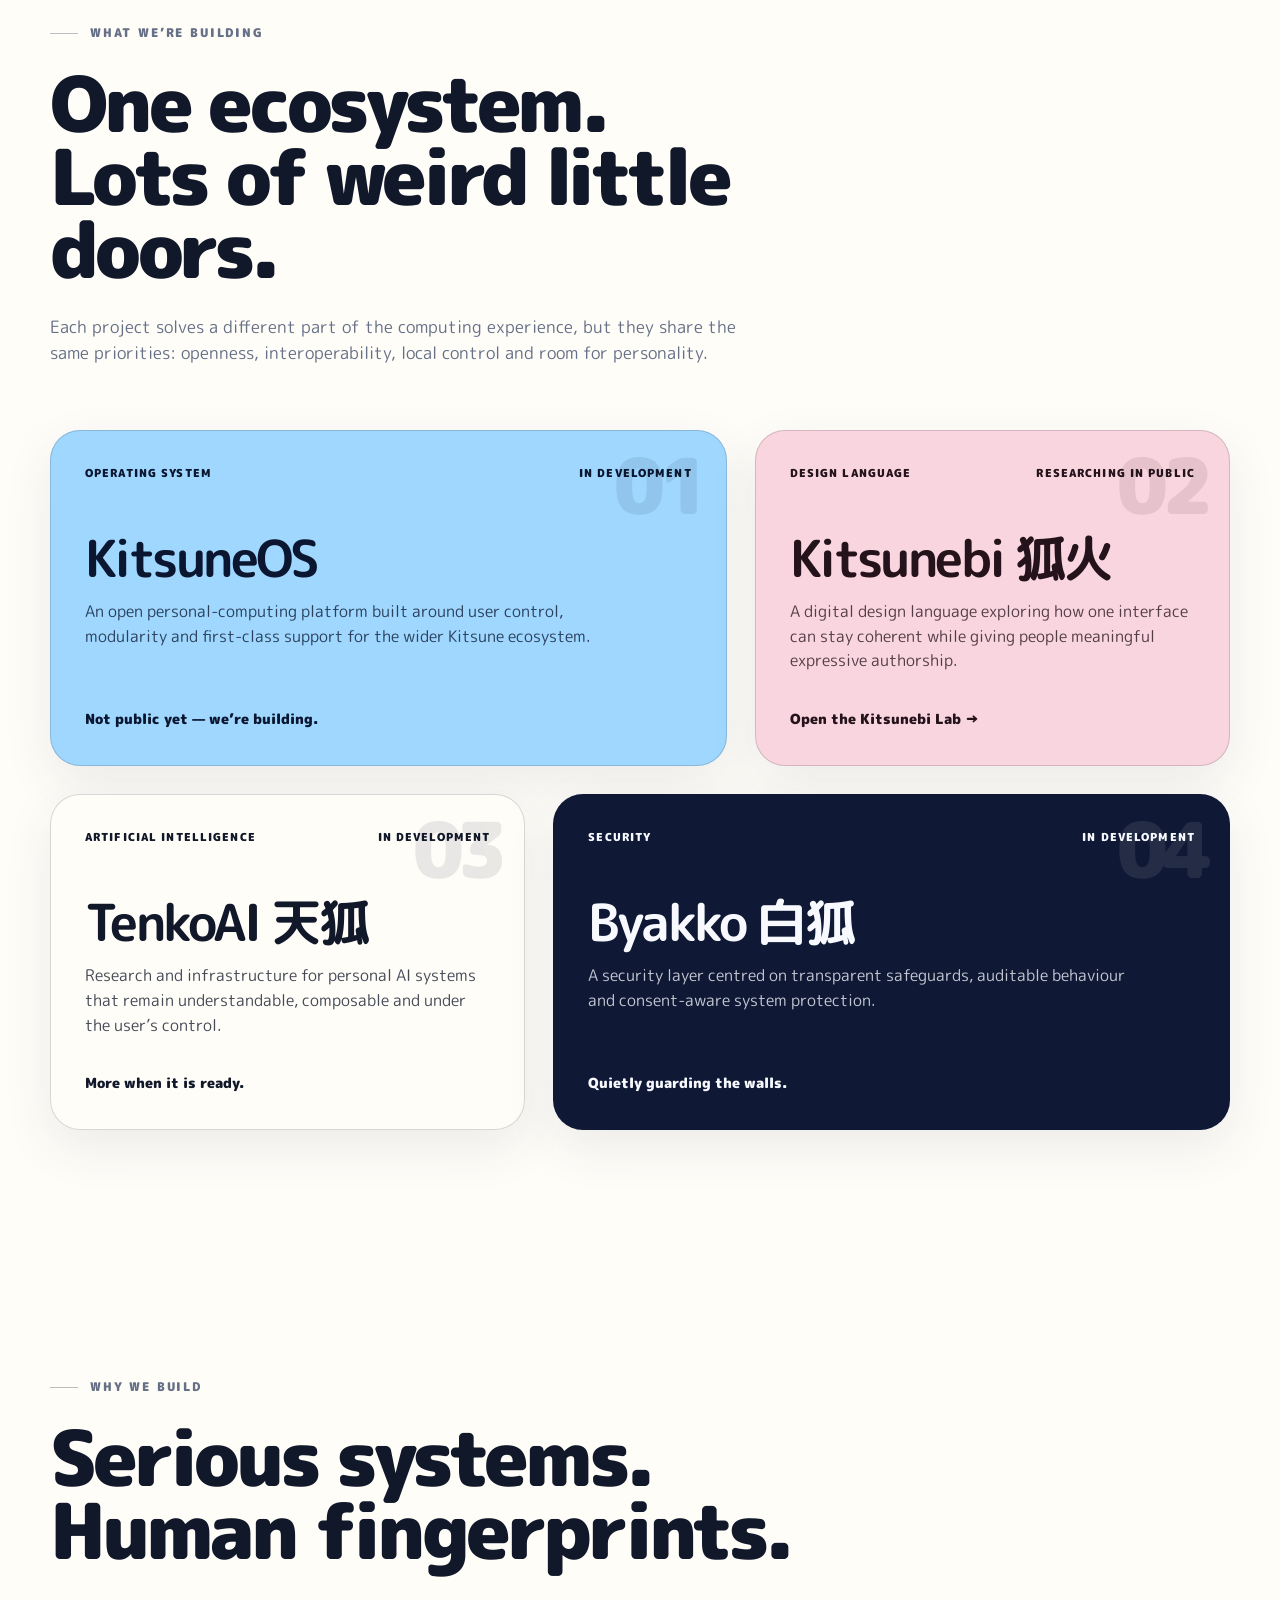
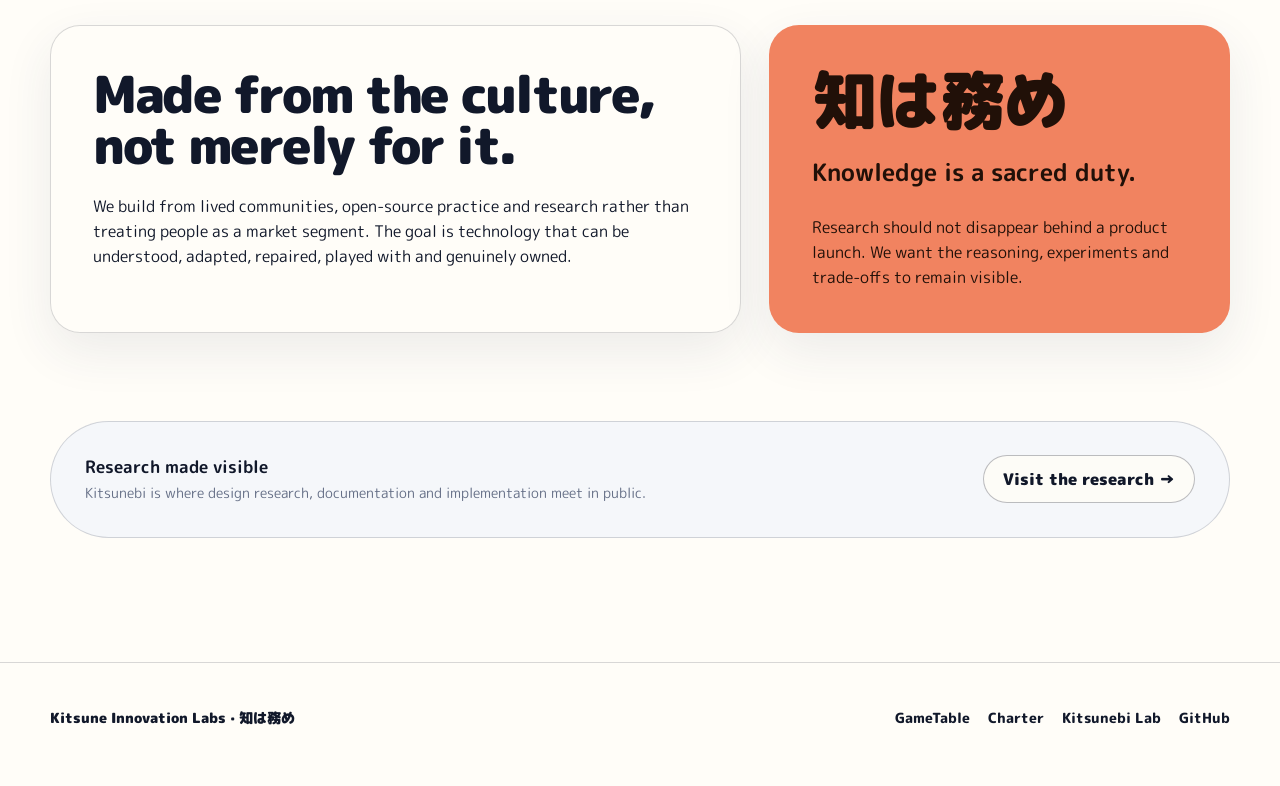
==== commit d916ca5e: "Sync website dev branch" ====
--- a/index.html
+++ b/index.html
@@ -28,13 +28,13 @@
 </head>
 <body>
 <div class="page-blobs" aria-hidden="true"><div class="page-blob one" data-depth="0.055"></div><div class="page-blob two" data-depth="0.075"></div><div class="page-blob three" data-depth="0.09"></div><div class="page-blob four" data-depth="0.045"></div></div>
-<header class="site-header"><div class="shell nav"><a class="brand" href="./"><img class="brand-mark" src="./assets/kitsune-emblem.png" alt="" aria-hidden="true"><span>Kitsune Innovation Labs</span></a><nav class="nav-links" aria-label="Primary navigation"><a class="nav-link" href="./" aria-current="page">Home</a><a class="nav-link" href="./design/">Kitsunebi</a><details class="nav-menu"><summary>Software</summary><div class="nav-dropdown nav-dropdown-grouped"><div class="nav-group"><span class="nav-group-label">Systems</span><details class="nav-submenu"><summary><span>KitsuneOS</span><span class="nav-status">In development</span></summary><div class="nav-flyout"><a href="./kitsuneos/"><span>KitsuneOS overview</span><span aria-hidden="true">→</span></a><a href="./kitsuneos/desktop/"><span>Desktop</span><span aria-hidden="true">→</span></a><a href="./kitsuneos/server/"><span>Server</span><span aria-hidden="true">→</span></a><a href="./kitsuneos/tv/"><span>TV</span><span aria-hidden="true">→</span></a><a href="./kitsuneos/touch/"><span>Touch</span><span aria-hidden="true">→</span></a><a href="./kitsuneos/wear/"><span>Wear</span><span aria-hidden="true">→</span></a><a href="./kitsuneos/game/"><span>Game</span><span aria-hidden="true">→</span></a><a href="./kitsuneos/sim/"><span>Sim</span><span aria-hidden="true">→</span></a><a href="./kitsuneos/apple-silicon/"><span>Apple Silicon</span><span aria-hidden="true">→</span></a></div></details><div class="nav-disabled"><span>Kitsune Control</span><span class="nav-status">In development</span></div></div><div class="nav-group"><span class="nav-group-label">Intelligence</span><div class="nav-disabled"><span>Neko / TenkoAI</span><span class="nav-status">Research</span></div></div><div class="nav-group"><span class="nav-group-label">Experiences</span><div class="nav-disabled"><span>GameTable</span><span class="nav-status">In development</span></div><div class="nav-disabled"><span>Kitsune Music</span><span class="nav-status">Research</span></div><div class="nav-disabled"><span>Kitsune Stream</span><span class="nav-status">Future</span></div></div><div class="nav-group"><span class="nav-group-label">Learning</span><div class="nav-disabled"><span>Kitsune Academy</span><span class="nav-status">Planned</span></div></div></div></details><details class="nav-menu"><summary>Hardware</summary><div class="nav-dropdown"><div class="nav-disabled"><span>Shirogane</span><span class="nav-status">Division</span></div><div class="nav-disabled"><span>KitsuneBook</span><span class="nav-status">Future</span></div><div class="nav-disabled"><span>Kitsune Pocket</span><span class="nav-status">Future</span></div><div class="nav-disabled"><span>Kitsune Slate</span><span class="nav-status">Future</span></div><div class="nav-disabled"><span>Kitsune Loop</span><span class="nav-status">Future</span></div><div class="nav-disabled"><span>Kitsune Serve</span><span class="nav-status">Future</span></div></div></details><a class="nav-link" href="./design/#/research">Research</a><details class="nav-menu"><summary>Company</summary><div class="nav-dropdown"><a href="./charter/"><span>Charter</span><span aria-hidden="true">→</span></a><a href="https://github.com/Kitsune-Innovation-Labs"><span>GitHub</span><span aria-hidden="true">↗</span></a></div></details><button class="theme-switch" id="themeToggle" type="button" role="switch" aria-checked="false" aria-label="Use night theme"></button></nav></div></header>
+<header class="site-header"><div class="shell nav"><a class="brand" href="./"><img class="brand-mark" src="./assets/kitsune-emblem.png" alt="" aria-hidden="true"><span>Kitsune Innovation Labs</span></a><nav class="nav-links" aria-label="Primary navigation"><a class="nav-link" href="./" aria-current="page">Home</a><a class="nav-link" href="./design/">Kitsunebi</a><details class="nav-menu"><summary>Software</summary><div class="nav-dropdown nav-dropdown-grouped"><div class="nav-group"><span class="nav-group-label">Systems</span><details class="nav-submenu"><summary><span>KitsuneOS</span><span class="nav-status">In development</span></summary><div class="nav-flyout"><a href="./kitsuneos/"><span>KitsuneOS overview</span><span aria-hidden="true">→</span></a><a href="./kitsuneos/desktop/"><span>Desktop</span><span aria-hidden="true">→</span></a><a href="./kitsuneos/server/"><span>Server</span><span aria-hidden="true">→</span></a><a href="./kitsuneos/tv/"><span>TV</span><span aria-hidden="true">→</span></a><a href="./kitsuneos/touch/"><span>Touch</span><span aria-hidden="true">→</span></a><a href="./kitsuneos/wear/"><span>Wear</span><span aria-hidden="true">→</span></a><a href="./kitsuneos/game/"><span>Game</span><span aria-hidden="true">→</span></a><a href="./kitsuneos/sim/"><span>Sim</span><span aria-hidden="true">→</span></a><a href="./kitsuneos/apple-silicon/"><span>Apple Silicon</span><span aria-hidden="true">→</span></a></div></details><div class="nav-disabled"><span>Kitsune Control</span><span class="nav-status">In development</span></div></div><div class="nav-group"><span class="nav-group-label">Intelligence</span><div class="nav-disabled"><span>Neko / TenkoAI</span><span class="nav-status">Research</span></div></div><div class="nav-group"><span class="nav-group-label">Experiences</span><a href="./gametable/"><span>GameTable</span><span class="nav-status">In development</span></a><div class="nav-disabled"><span>Kitsune Music</span><span class="nav-status">Research</span></div><div class="nav-disabled"><span>Kitsune Stream</span><span class="nav-status">Future</span></div></div><div class="nav-group"><span class="nav-group-label">Learning</span><div class="nav-disabled"><span>Kitsune Academy</span><span class="nav-status">Planned</span></div></div></div></details><details class="nav-menu"><summary>Hardware</summary><div class="nav-dropdown"><div class="nav-disabled"><span>Shirogane</span><span class="nav-status">Division</span></div><div class="nav-disabled"><span>KitsuneBook</span><span class="nav-status">Future</span></div><div class="nav-disabled"><span>Kitsune Pocket</span><span class="nav-status">Future</span></div><div class="nav-disabled"><span>Kitsune Slate</span><span class="nav-status">Future</span></div><div class="nav-disabled"><span>Kitsune Loop</span><span class="nav-status">Future</span></div><div class="nav-disabled"><span>Kitsune Serve</span><span class="nav-status">Future</span></div></div></details><a class="nav-link" href="./design/#/research">Research</a><details class="nav-menu"><summary>Company</summary><div class="nav-dropdown"><a href="./charter/"><span>Charter</span><span aria-hidden="true">→</span></a><a href="https://github.com/Kitsune-Innovation-Labs"><span>GitHub</span><span aria-hidden="true">↗</span></a></div></details><button class="theme-switch" id="themeToggle" type="button" role="switch" aria-checked="false" aria-label="Use night theme"></button></nav></div></header>
 <main>
 <div class="shell"><section class="hero" aria-labelledby="hero-title"><div><div class="hero-kicker"><span class="pill blue">Independent R&amp;D</span><span class="pill pink">Open by instinct</span></div><h1 id="hero-title">Build it.<br><span class="accent">Make it yours.</span></h1><p class="hero-copy">Kitsune Innovation Labs researches and builds <strong>expressive, user-owned personal computing systems</strong> — operating systems, design, AI, media, hardware control and the connective tissue between them.</p><div class="actions"><a class="button primary" href="#work">Explore the work →</a><a class="button secondary" href="./charter/">Read the charter</a></div></div><div class="hero-play" aria-hidden="true"><img class="hero-emblem" src="./assets/kitsune-emblem.png" alt=""><div class="orb"><div class="orb-copy">PLAY<br>WITH<br>THE SYSTEM</div></div><div class="tiny-note">research × culture × code</div></div></section></div>
 <div class="values-wrap"><section class="values-panel" aria-labelledby="values-title"><div class="values-lines" aria-hidden="true"><svg viewBox="0 0 1080 580" preserveAspectRatio="none"><defs><linearGradient id="waveGradient" x1="0" y1="0" x2="1" y2="1"><stop offset="0%" stop-color="#55b6f5"/><stop offset="40%" stop-color="#79c8ff"/><stop offset="70%" stop-color="#ef724a"/><stop offset="100%" stop-color="#df5fa5"/></linearGradient></defs><path class="wave one" d="M106,40 C18,112 62,198 174,216 C286,234 298,134 426,150 C554,166 548,302 688,306 C828,310 854,196 980,232 C1062,255 1100,350 1034,438 C956,542 784,474 662,486 C530,500 500,566 344,548 C198,530 120,438 172,350 C208,288 294,278 341,306"/><path class="wave two" d="M106,40 C18,112 62,198 174,216 C286,234 298,134 426,150 C554,166 548,302 688,306 C828,310 854,196 980,232 C1062,255 1100,350 1034,438 C956,542 784,474 662,486 C530,500 500,566 344,548 C198,530 120,438 172,350 C208,288 294,278 341,306"/><path class="wave three" d="M106,40 C18,112 62,198 174,216 C286,234 298,134 426,150 C554,166 548,302 688,306 C828,310 854,196 980,232 C1062,255 1100,350 1034,438 C956,542 784,474 662,486 C530,500 500,566 344,548 C198,530 120,438 172,350 C208,288 294,278 341,306"/></svg></div><div class="values-kicker">What guides us</div><h2 class="values-title" id="values-title">Make technology leave room for its user.</h2><div class="values-grid"><div class="value agency"><h3>User agency</h3><p>Systems should expose real choices, honest state and understandable controls instead of deciding on a person's behalf.</p></div><div class="value ownership"><h3>Open &amp; ownable</h3><p>Local control, interoperability and open standards let people keep using, adapting and repairing what they rely on.</p></div><div class="value expression"><h3>Expressive authorship</h3><p>Technology can be coherent without becoming anonymous. People should be able to make their environment feel like theirs.</p></div></div></section></div>
 <div class="shell"><section id="work" aria-labelledby="work-title"><div class="section-label">What we’re building</div><h2 class="section-title" id="work-title">One ecosystem.<br>Lots of weird little doors.</h2><p class="section-intro">Each project solves a different part of the computing experience, but they share the same priorities: openness, interoperability, local control and room for personality.</p><div class="project-grid"><div class="project"><div class="num">01</div><div class="meta"><span>Operating system</span><span>In development</span></div><h3>KitsuneOS</h3><p>An open personal-computing platform built around user control, modularity and first-class support for the wider Kitsune ecosystem.</p><div class="foot">Not public yet — we’re building.</div></div><a class="project" href="./design/#/overview"><div class="num">02</div><div class="meta"><span>Design language</span><span>Researching in public</span></div><h3>Kitsunebi 狐火</h3><p>A digital design language exploring how one interface can stay coherent while giving people meaningful expressive authorship.</p><div class="foot">Open the Kitsunebi Lab →</div></a><div class="project"><div class="num">03</div><div class="meta"><span>Artificial intelligence</span><span>In development</span></div><h3>TenkoAI 天狐</h3><p>Research and infrastructure for personal AI systems that remain understandable, composable and under the user’s control.</p><div class="foot">More when it is ready.</div></div><div class="project"><div class="num">04</div><div class="meta"><span>Security</span><span>In development</span></div><h3>Byakko 白狐</h3><p>A security layer centred on transparent safeguards, auditable behaviour and consent-aware system protection.</p><div class="foot">Quietly guarding the walls.</div></div></div></section>
 <section aria-labelledby="why-title"><div class="section-label">Why we build</div><h2 class="section-title" id="why-title">Serious systems.<br>Human fingerprints.</h2><div class="manifesto"><div class="manifesto-main"><blockquote>Made from the culture, not merely for it.</blockquote><p>We build from lived communities, open-source practice and research rather than treating people as a market segment. The goal is technology that can be understood, adapted, repaired, played with and genuinely owned.</p></div><div class="manifesto-side"><div class="jp">知は務め</div><h3>Knowledge is a sacred duty.</h3><p>Research should not disappear behind a product launch. We want the reasoning, experiments and trade-offs to remain visible.</p></div></div><div class="research-strip"><div><strong>Research made visible</strong><span>Kitsunebi is where design research, documentation and implementation meet in public.</span></div><a class="button secondary" href="./design/#/research">Visit the research →</a></div></section></div>
 </main>
-<footer class="footer"><div class="shell footer-row"><div class="footer-brand">Kitsune Innovation Labs · 知は務め</div><div class="footer-links"><a href="./charter/">Charter</a><a href="./design/">Kitsunebi Lab</a><a href="https://github.com/Kitsune-Innovation-Labs">GitHub</a></div></div></footer>
+<footer class="footer"><div class="shell footer-row"><div class="footer-brand">Kitsune Innovation Labs · 知は務め</div><div class="footer-links"><a href="./gametable/">GameTable</a><a href="./charter/">Charter</a><a href="./design/">Kitsunebi Lab</a><a href="https://github.com/Kitsune-Innovation-Labs">GitHub</a></div></div></footer>
 <script>const root=document.documentElement;const toggle=document.getElementById('themeToggle');const saved=localStorage.getItem('kitsune-theme');if(saved==='night')root.dataset.theme='night';else root.dataset.theme='day';function syncToggle(){const isNight=root.dataset.theme==='night';toggle.setAttribute('aria-checked',String(isNight));toggle.setAttribute('aria-label',isNight?'Use day theme':'Use night theme')}syncToggle();toggle.addEventListener('click',()=>{const next=root.dataset.theme==='night'?'day':'night';root.dataset.theme=next;localStorage.setItem('kitsune-theme',next);syncToggle()});const reduceMotion=window.matchMedia('(prefers-reduced-motion: reduce)');const blobs=[...document.querySelectorAll('.page-blob[data-depth]')];let scrollTick=false;function moveBlobs(){if(reduceMotion.matches){blobs.forEach(blob=>blob.style.removeProperty('--scroll-shift'));scrollTick=false;return}const y=window.scrollY;blobs.forEach(blob=>{const depth=parseFloat(blob.dataset.depth||'0');const shift=Math.max(-120,Math.min(120,-y*depth));blob.style.setProperty('--scroll-shift',`${shift}px`)});scrollTick=false}function requestBlobMove(){if(!scrollTick){scrollTick=true;requestAnimationFrame(moveBlobs)}}window.addEventListener('scroll',requestBlobMove,{passive:true});reduceMotion.addEventListener?.('change',requestBlobMove);moveBlobs();document.addEventListener('click',event=>{document.querySelectorAll('.nav-menu[open]').forEach(menu=>{if(!menu.contains(event.target))menu.removeAttribute('open')})});document.addEventListener('keydown',event=>{if(event.key==='Escape')document.querySelectorAll('.nav-menu[open]').forEach(menu=>menu.removeAttribute('open'))});document.querySelectorAll('.nav-menu').forEach(menu=>menu.addEventListener('toggle',()=>{if(menu.open)document.querySelectorAll('.nav-menu[open]').forEach(other=>{if(other!==menu)other.removeAttribute('open')})}));</script>
 </body></html>
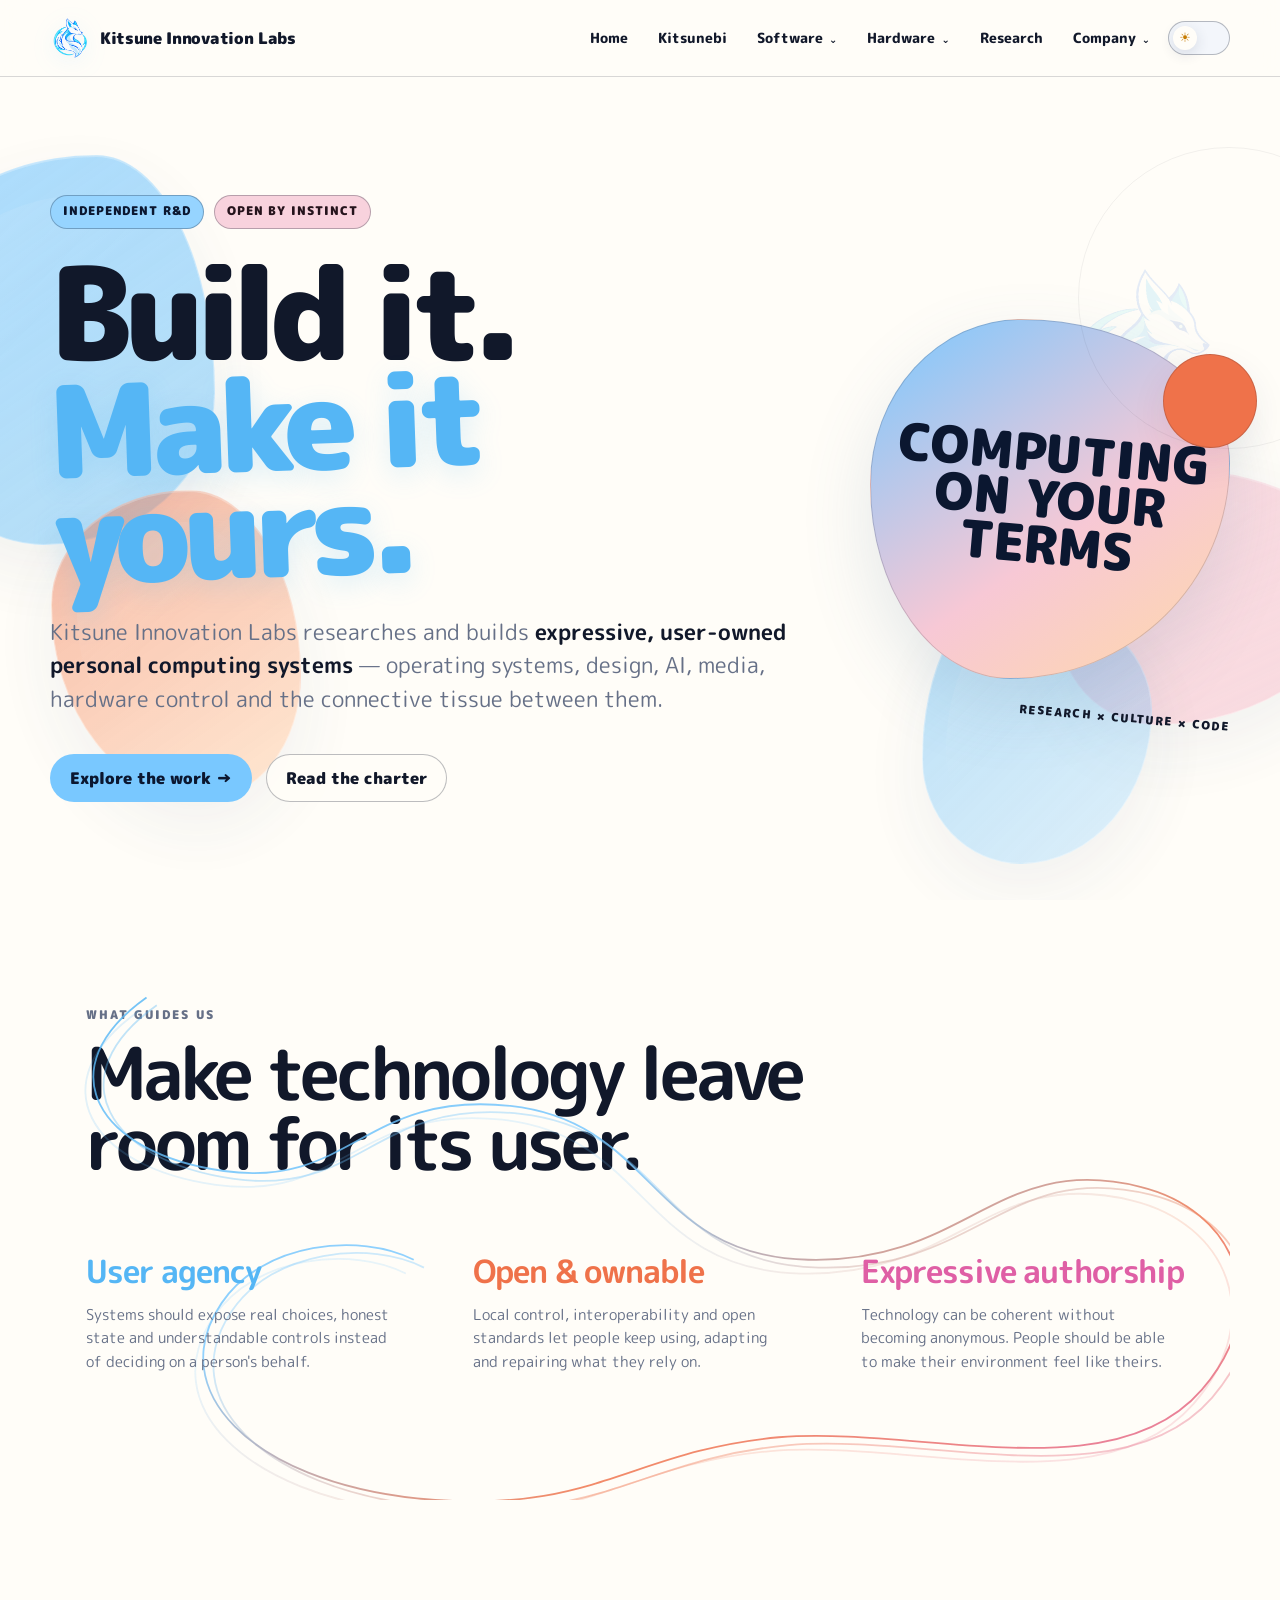
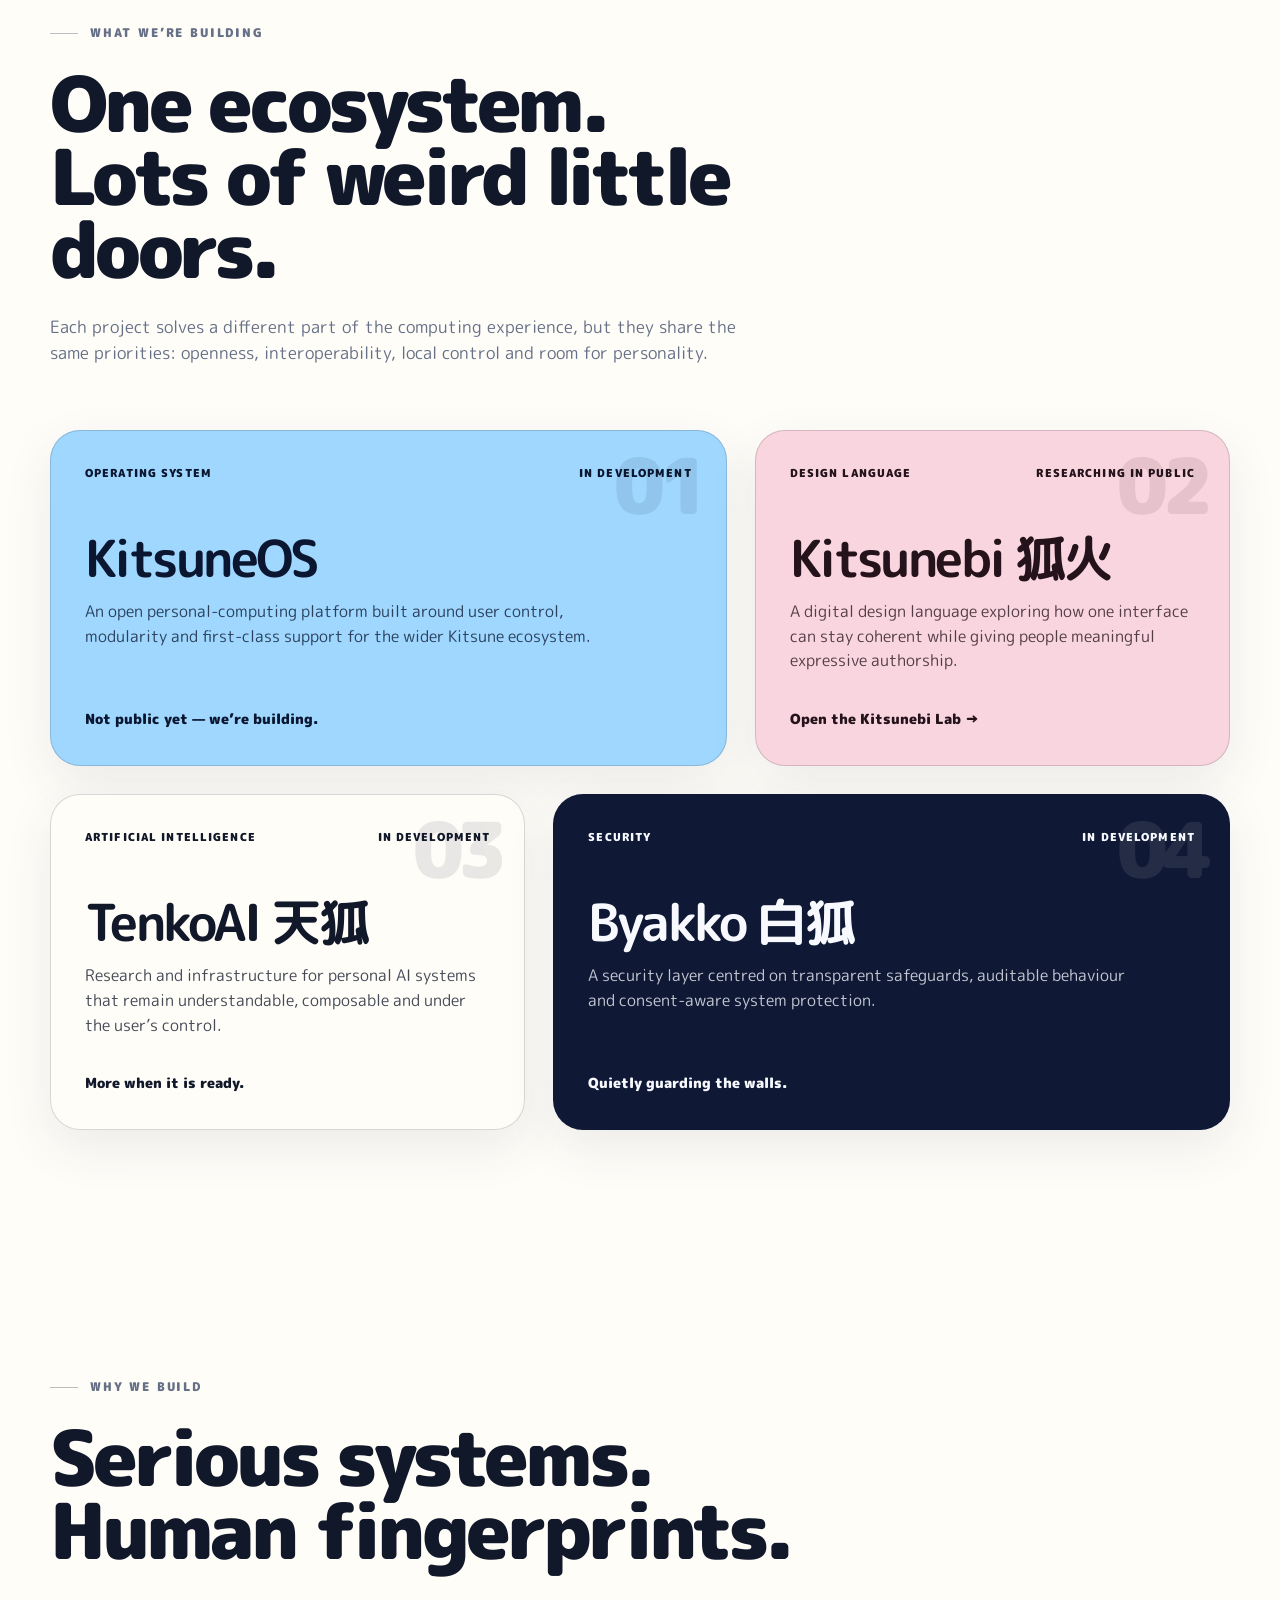
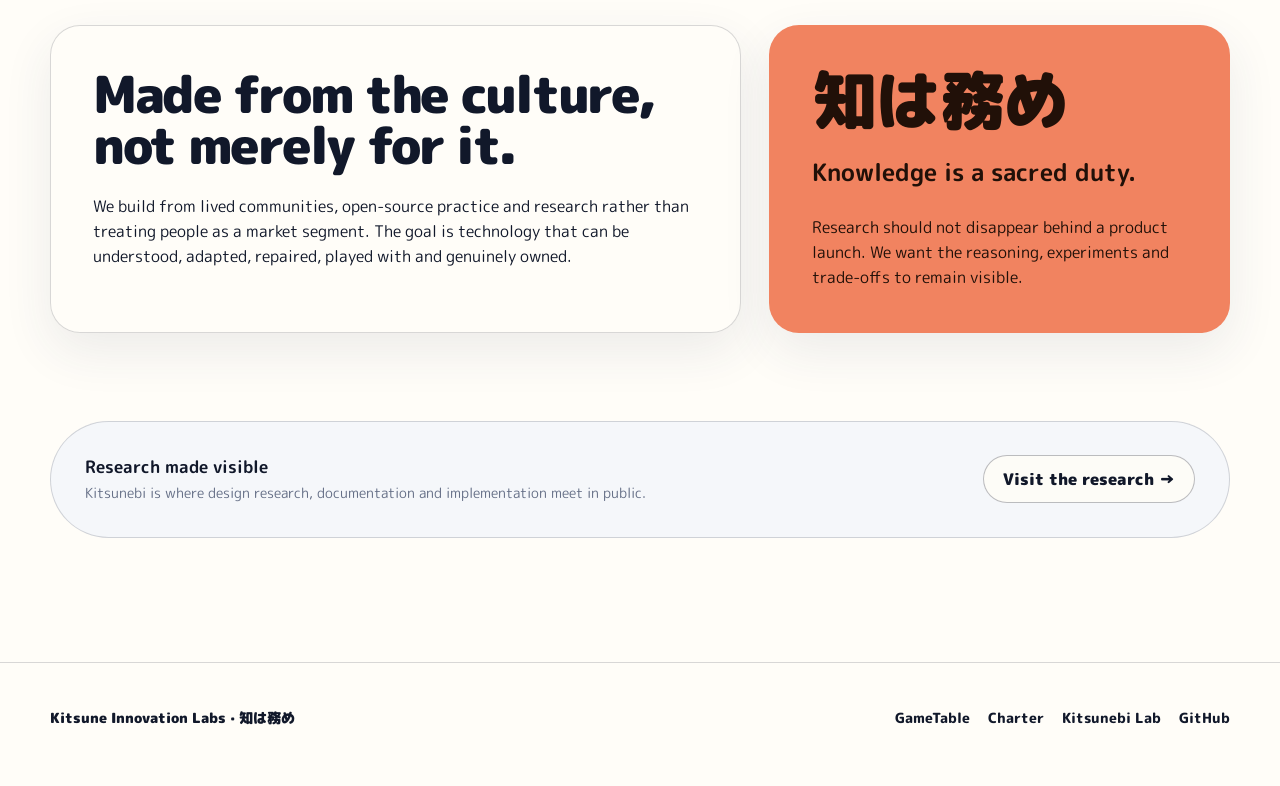
==== commit 7f0293e6: "Sync website dev branch" ====
--- a/index.html
+++ b/index.html
@@ -16,7 +16,7 @@
 .site-header,main,.footer{position:relative;z-index:1}.site-header{position:sticky;top:0;z-index:30;border-bottom:1px solid var(--line);background:color-mix(in srgb,var(--cream) 88%,transparent);backdrop-filter:blur(14px)}.nav{min-height:76px;display:flex;align-items:center;justify-content:space-between;gap:28px}.brand{display:inline-flex;align-items:center;gap:10px;text-decoration:none;font-weight:900;letter-spacing:-.02em;font-size:1rem;white-space:nowrap}.brand-mark{width:40px;height:40px;display:block;flex:0 0 auto;filter:drop-shadow(0 5px 12px rgba(85,182,245,.12))}.nav-links{display:flex;align-items:center;gap:6px}.nav-link,.nav-menu summary{appearance:none;border:0;background:none;text-decoration:none;color:var(--ink);padding:9px 12px;border-radius:999px;font-weight:800;font-size:.86rem;line-height:1.2;cursor:pointer;list-style:none;white-space:nowrap}.nav-menu summary::-webkit-details-marker{display:none}.nav-link:hover,.nav-link:focus-visible,.nav-menu summary:hover,.nav-menu summary:focus-visible,.nav-menu[open]>summary{background:var(--soft)}.nav-menu{position:relative}.nav-menu summary::after{content:"⌄";display:inline-block;margin-left:6px;font-size:.72em;transition:transform .18s ease}.nav-menu[open] summary::after{transform:rotate(180deg)}.nav-dropdown{position:absolute;right:0;top:calc(100% + 10px);min-width:260px;padding:8px;border:1px solid var(--line);border-radius:20px;background:color-mix(in srgb,var(--paper) 94%,transparent);backdrop-filter:blur(16px);box-shadow:var(--shadow);z-index:60}.nav-dropdown a,.nav-dropdown .nav-disabled{display:flex;align-items:center;justify-content:space-between;gap:16px;width:100%;padding:11px 12px;border-radius:14px;text-decoration:none;font-weight:800;font-size:.84rem}.nav-submenu{position:relative}.nav-submenu>summary{display:flex;align-items:center;justify-content:space-between;gap:16px;width:100%;padding:11px 12px;border-radius:14px;font-weight:800;font-size:.84rem;cursor:pointer;list-style:none;color:var(--muted)}.nav-submenu>summary::-webkit-details-marker{display:none}.nav-submenu>summary:hover,.nav-submenu>summary:focus-visible,.nav-submenu[open]>summary{background:var(--soft)}.nav-submenu>summary::after{content:"";width:0;height:0;border-top:5px solid transparent;border-bottom:5px solid transparent;border-left:7px solid currentColor;transition:transform .18s ease;flex:0 0 auto}.nav-submenu[open]>summary::after{transform:rotate(90deg)}.nav-flyout{position:absolute;left:calc(100% + 10px);top:-8px;min-width:210px;padding:8px;border:1px solid var(--line);border-radius:20px;background:color-mix(in srgb,var(--paper) 94%,transparent);backdrop-filter:blur(16px);box-shadow:var(--shadow);z-index:70}.nav-flyout .nav-disabled{padding:10px 12px}.nav-dropdown a:hover,.nav-dropdown a:focus-visible{background:var(--soft)}.nav-disabled{color:var(--muted);cursor:default}.nav-status{font-size:.64rem;letter-spacing:.06em;text-transform:uppercase;opacity:.72}.nav-dropdown-grouped{min-width:300px}.nav-group+.nav-group{border-top:1px solid var(--line);margin-top:6px;padding-top:6px}.nav-group-label{display:block;padding:7px 12px 5px;font-size:.64rem;font-weight:900;letter-spacing:.1em;text-transform:uppercase;color:var(--muted)}
 .theme-switch{position:relative;width:62px;height:34px;padding:0;border:1px solid var(--line-strong);border-radius:999px;background:var(--soft);cursor:pointer}.theme-switch::before{content:"☀";position:absolute;left:4px;top:4px;width:24px;height:24px;display:grid;place-items:center;border-radius:50%;background:var(--paper);box-shadow:0 4px 14px rgba(40,54,84,.14);color:#c67b00;font-size:.8rem;transition:transform .25s ease}.theme-switch:focus-visible{outline:3px solid color-mix(in srgb,var(--foxfire) 55%,transparent);outline-offset:3px}html[data-theme="night"] .theme-switch::before{content:"☾";transform:translateX(28px);color:var(--foxfire)}
 .hero{position:relative;min-height:720px;display:grid;grid-template-columns:minmax(0,1.35fr) minmax(280px,.65fr);align-items:center;gap:72px;padding:118px 0 108px}.hero::after{content:"";position:absolute;right:-150px;top:70px;width:300px;height:300px;border:1px solid var(--line);border-radius:50%;opacity:.35}.hero-kicker{display:flex;flex-wrap:wrap;gap:10px;margin-bottom:30px}.pill{display:inline-flex;align-items:center;min-height:34px;padding:0 12px;border:1px solid var(--line-strong);border-radius:999px;background:color-mix(in srgb,var(--paper) 78%,transparent);backdrop-filter:blur(8px);font-size:.72rem;font-weight:900;letter-spacing:.08em;text-transform:uppercase}.pill.blue{background:color-mix(in srgb,var(--foxfire) 78%,white);color:#0b1730}.pill.pink{background:color-mix(in srgb,var(--sakura) 82%,white);color:#25131c}h1{margin:0;max-width:850px;font-size:clamp(4rem,10vw,8.8rem);line-height:.83;letter-spacing:-.065em;font-weight:900}h1 .accent{display:inline-block;transform:rotate(-2deg);color:var(--foxfire-strong);text-shadow:0 8px 28px rgba(85,182,245,.18)}.hero-copy{max-width:760px;margin:38px 0 0;font-size:clamp(1.08rem,2vw,1.35rem);color:var(--muted)}.hero-copy strong{color:var(--ink)}.actions{display:flex;flex-wrap:wrap;gap:14px;margin-top:38px}.button{min-height:48px;display:inline-flex;align-items:center;justify-content:center;padding:0 19px;border:1px solid var(--line-strong);border-radius:999px;text-decoration:none;font-weight:900;transition:transform .18s ease}.button:hover{transform:translateY(-2px)}.button.primary{background:var(--foxfire);color:#0b1730;border-color:transparent}.button.secondary{background:color-mix(in srgb,var(--paper) 88%,transparent)}
-.hero-play{position:relative;min-height:470px;display:grid;place-items:center}.hero-emblem{position:absolute;width:190px;height:190px;right:-12px;top:4px;opacity:.11;transform:rotate(7deg);filter:saturate(.9);pointer-events:none}.orb{width:min(360px,82vw);aspect-ratio:1;border-radius:42% 58% 61% 39%/46% 40% 60% 54%;background:linear-gradient(145deg,var(--foxfire),var(--sakura) 58%,#ffd9a9);border:1px solid var(--line);box-shadow:0 28px 70px rgba(80,116,155,.16);animation:blob 10s ease-in-out infinite alternate;position:relative}.orb::before,.orb::after{content:"";position:absolute;border:1px solid var(--line);background:var(--paper);box-shadow:0 14px 36px rgba(40,54,84,.08)}.orb::before{width:92px;height:92px;right:-28px;top:34px;border-radius:50%;background:var(--ember)}.orb::after{width:118px;height:48px;left:-42px;bottom:52px;border-radius:999px;transform:rotate(-12deg)}.orb-copy{position:absolute;inset:0;display:grid;place-items:center;text-align:center;color:#0b1730;font-weight:900;font-size:clamp(2rem,4vw,3.2rem);line-height:.9;transform:rotate(5deg)}.tiny-note{position:absolute;right:0;bottom:6px;font-size:.72rem;font-weight:900;letter-spacing:.12em;text-transform:uppercase;transform:rotate(5deg)}html[data-theme="night"] .hero-emblem{opacity:.17}
+.hero-play{position:relative;min-height:470px;display:grid;place-items:center}.hero-emblem{position:absolute;width:190px;height:190px;right:-12px;top:4px;opacity:.11;transform:rotate(7deg);filter:saturate(.9);pointer-events:none}.orb{width:min(360px,82vw);aspect-ratio:1;border-radius:42% 58% 61% 39%/46% 40% 60% 54%;background:linear-gradient(145deg,var(--foxfire),var(--sakura) 58%,#ffd9a9);border:1px solid var(--line);box-shadow:0 28px 70px rgba(80,116,155,.16);animation:blob 10s ease-in-out infinite alternate;position:relative}.orb::before{content:"";position:absolute;width:92px;height:92px;right:-28px;top:34px;border-radius:50%;border:1px solid var(--line);background:var(--ember);box-shadow:0 14px 36px rgba(40,54,84,.08)}.orb-copy{position:absolute;inset:0;display:grid;place-items:center;text-align:center;color:#0b1730;font-weight:900;font-size:clamp(2rem,4vw,3.2rem);line-height:.9;transform:rotate(5deg)}.tiny-note{position:absolute;right:0;bottom:6px;font-size:.72rem;font-weight:900;letter-spacing:.12em;text-transform:uppercase;transform:rotate(5deg)}html[data-theme="night"] .hero-emblem{opacity:.17}
 @keyframes blob{from{border-radius:42% 58% 61% 39%/46% 40% 60% 54%;transform:rotate(-1deg) translateY(0)}to{border-radius:58% 42% 45% 55%/38% 59% 41% 62%;transform:rotate(2deg) translateY(-10px)}}@keyframes lava-drift{0%{transform:translate3d(0,0,0) rotate(-2deg) scale(1);border-radius:64% 36% 52% 48%/44% 61% 39% 56%}45%{transform:translate3d(18px,-12px,0) rotate(4deg) scale(1.045);border-radius:43% 57% 35% 65%/58% 37% 63% 42%}100%{transform:translate3d(-8px,18px,0) rotate(-5deg) scale(.97);border-radius:56% 44% 63% 37%/36% 62% 38% 64%}}
 .values-wrap{width:min(1180px,calc(100% - 48px));margin:12px auto 0}.values-panel{position:relative;padding:84px 36px 126px;overflow:hidden}.values-kicker{font-size:.74rem;font-weight:900;letter-spacing:.16em;text-transform:uppercase;color:var(--muted);margin-bottom:14px}.values-title{margin:0;max-width:720px;font-size:clamp(2.7rem,5.7vw,5.4rem);line-height:.95;letter-spacing:-.055em}.values-grid{position:relative;z-index:2;display:grid;grid-template-columns:repeat(3,minmax(0,1fr));gap:54px;margin-top:78px}.value{position:relative}.value h3{margin:0 0 14px;font-size:clamp(1.45rem,2.5vw,2.2rem);line-height:1.05;letter-spacing:-.035em}.value p{margin:0;color:var(--muted);font-size:.96rem;max-width:310px}.value.agency h3{color:var(--foxfire-strong)}.value.ownership h3{color:var(--ember)}.value.expression h3{color:#df5fa5}.values-lines{position:absolute;inset:36px -24px -30px;z-index:1;pointer-events:none;opacity:.82}.values-lines svg{width:100%;height:100%;overflow:visible}.wave{fill:none;stroke-width:1.8;vector-effect:non-scaling-stroke}.wave.one{stroke:url(#waveGradient)}.wave.two{stroke:url(#waveGradient);opacity:.45;transform:translate(9px,8px)}.wave.three{stroke:url(#waveGradient);opacity:.22;transform:translate(-7px,14px)}html[data-theme="night"] .value.ownership h3{color:#ff8a63}html[data-theme="night"] .value.expression h3{color:#f184c0}
 section{padding:124px 0}.section-label{display:flex;align-items:center;gap:12px;margin-bottom:24px;font-size:.76rem;font-weight:900;letter-spacing:.15em;text-transform:uppercase;color:var(--muted)}.section-label::before{content:"";width:28px;height:1px;background:var(--line-strong)}.section-title{margin:0 0 28px;max-width:900px;font-size:clamp(2.6rem,6vw,5.7rem);line-height:.95;letter-spacing:-.055em;font-weight:900}.section-intro{max-width:700px;margin:0;color:var(--muted);font-size:1.05rem}.project-grid{margin-top:64px;display:grid;grid-template-columns:repeat(12,minmax(0,1fr));gap:28px}.project{position:relative;min-height:330px;padding:34px;border:1px solid var(--line);border-radius:var(--radius);text-decoration:none;background:color-mix(in srgb,var(--paper) 90%,transparent);backdrop-filter:blur(8px);box-shadow:var(--shadow);display:flex;flex-direction:column;overflow:hidden;transition:transform .2s ease,box-shadow .2s ease,border-color .2s ease}.project:hover{transform:translateY(-4px) rotate(.12deg);box-shadow:0 24px 60px rgba(40,54,84,.13);border-color:var(--line-strong)}.project:nth-child(1){grid-column:span 7;background:color-mix(in srgb,var(--foxfire) 72%,white);color:#0b1730}.project:nth-child(2){grid-column:span 5;background:color-mix(in srgb,var(--sakura) 76%,white);color:#25131c}.project:nth-child(3){grid-column:span 5}.project:nth-child(4){grid-column:span 7;background:color-mix(in srgb,var(--night) 96%,black 4%);color:#f7f9ff;border-color:transparent}.project .num{position:absolute;top:16px;right:22px;font-size:4.8rem;line-height:1;font-weight:900;opacity:.09;letter-spacing:-.08em}.project .meta{display:flex;justify-content:space-between;gap:12px;align-items:flex-start;font-size:.7rem;font-weight:900;letter-spacing:.1em;text-transform:uppercase}.project h3{margin:52px 0 16px;font-size:clamp(2rem,4vw,3.8rem);line-height:.95;letter-spacing:-.05em}.project p{max-width:560px;margin:0;opacity:.78}.project .foot{margin-top:auto;padding-top:36px;font-weight:900;font-size:.88rem}
@@ -30,7 +30,7 @@
 <div class="page-blobs" aria-hidden="true"><div class="page-blob one" data-depth="0.055"></div><div class="page-blob two" data-depth="0.075"></div><div class="page-blob three" data-depth="0.09"></div><div class="page-blob four" data-depth="0.045"></div></div>
 <header class="site-header"><div class="shell nav"><a class="brand" href="./"><img class="brand-mark" src="./assets/kitsune-emblem.png" alt="" aria-hidden="true"><span>Kitsune Innovation Labs</span></a><nav class="nav-links" aria-label="Primary navigation"><a class="nav-link" href="./" aria-current="page">Home</a><a class="nav-link" href="./design/">Kitsunebi</a><details class="nav-menu"><summary>Software</summary><div class="nav-dropdown nav-dropdown-grouped"><div class="nav-group"><span class="nav-group-label">Systems</span><details class="nav-submenu"><summary><span>KitsuneOS</span><span class="nav-status">In development</span></summary><div class="nav-flyout"><a href="./kitsuneos/"><span>KitsuneOS overview</span><span aria-hidden="true">→</span></a><a href="./kitsuneos/desktop/"><span>Desktop</span><span aria-hidden="true">→</span></a><a href="./kitsuneos/server/"><span>Server</span><span aria-hidden="true">→</span></a><a href="./kitsuneos/tv/"><span>TV</span><span aria-hidden="true">→</span></a><a href="./kitsuneos/touch/"><span>Touch</span><span aria-hidden="true">→</span></a><a href="./kitsuneos/wear/"><span>Wear</span><span aria-hidden="true">→</span></a><a href="./kitsuneos/game/"><span>Game</span><span aria-hidden="true">→</span></a><a href="./kitsuneos/sim/"><span>Sim</span><span aria-hidden="true">→</span></a><a href="./kitsuneos/apple-silicon/"><span>Apple Silicon</span><span aria-hidden="true">→</span></a></div></details><div class="nav-disabled"><span>Kitsune Control</span><span class="nav-status">In development</span></div></div><div class="nav-group"><span class="nav-group-label">Intelligence</span><div class="nav-disabled"><span>Neko / TenkoAI</span><span class="nav-status">Research</span></div></div><div class="nav-group"><span class="nav-group-label">Experiences</span><a href="./gametable/"><span>GameTable</span><span class="nav-status">In development</span></a><div class="nav-disabled"><span>Kitsune Music</span><span class="nav-status">Research</span></div><div class="nav-disabled"><span>Kitsune Stream</span><span class="nav-status">Future</span></div></div><div class="nav-group"><span class="nav-group-label">Learning</span><div class="nav-disabled"><span>Kitsune Academy</span><span class="nav-status">Planned</span></div></div></div></details><details class="nav-menu"><summary>Hardware</summary><div class="nav-dropdown"><div class="nav-disabled"><span>Shirogane</span><span class="nav-status">Division</span></div><div class="nav-disabled"><span>KitsuneBook</span><span class="nav-status">Future</span></div><div class="nav-disabled"><span>Kitsune Pocket</span><span class="nav-status">Future</span></div><div class="nav-disabled"><span>Kitsune Slate</span><span class="nav-status">Future</span></div><div class="nav-disabled"><span>Kitsune Loop</span><span class="nav-status">Future</span></div><div class="nav-disabled"><span>Kitsune Serve</span><span class="nav-status">Future</span></div></div></details><a class="nav-link" href="./design/#/research">Research</a><details class="nav-menu"><summary>Company</summary><div class="nav-dropdown"><a href="./charter/"><span>Charter</span><span aria-hidden="true">→</span></a><a href="https://github.com/Kitsune-Innovation-Labs"><span>GitHub</span><span aria-hidden="true">↗</span></a></div></details><button class="theme-switch" id="themeToggle" type="button" role="switch" aria-checked="false" aria-label="Use night theme"></button></nav></div></header>
 <main>
-<div class="shell"><section class="hero" aria-labelledby="hero-title"><div><div class="hero-kicker"><span class="pill blue">Independent R&amp;D</span><span class="pill pink">Open by instinct</span></div><h1 id="hero-title">Build it.<br><span class="accent">Make it yours.</span></h1><p class="hero-copy">Kitsune Innovation Labs researches and builds <strong>expressive, user-owned personal computing systems</strong> — operating systems, design, AI, media, hardware control and the connective tissue between them.</p><div class="actions"><a class="button primary" href="#work">Explore the work →</a><a class="button secondary" href="./charter/">Read the charter</a></div></div><div class="hero-play" aria-hidden="true"><img class="hero-emblem" src="./assets/kitsune-emblem.png" alt=""><div class="orb"><div class="orb-copy">PLAY<br>WITH<br>THE SYSTEM</div></div><div class="tiny-note">research × culture × code</div></div></section></div>
+<div class="shell"><section class="hero" aria-labelledby="hero-title"><div><div class="hero-kicker"><span class="pill blue">Independent R&amp;D</span><span class="pill pink">Open by instinct</span></div><h1 id="hero-title">Build it.<br><span class="accent">Make it yours.</span></h1><p class="hero-copy">Kitsune Innovation Labs researches and builds <strong>expressive, user-owned personal computing systems</strong> — operating systems, design, AI, media, hardware control and the connective tissue between them.</p><div class="actions"><a class="button primary" href="#work">Explore the work →</a><a class="button secondary" href="./charter/">Read the charter</a></div></div><div class="hero-play" aria-hidden="true"><img class="hero-emblem" src="./assets/kitsune-emblem.png" alt=""><div class="orb"><div class="orb-copy">COMPUTING<br>ON YOUR<br>TERMS</div></div><div class="tiny-note">research × culture × code</div></div></section></div>
 <div class="values-wrap"><section class="values-panel" aria-labelledby="values-title"><div class="values-lines" aria-hidden="true"><svg viewBox="0 0 1080 580" preserveAspectRatio="none"><defs><linearGradient id="waveGradient" x1="0" y1="0" x2="1" y2="1"><stop offset="0%" stop-color="#55b6f5"/><stop offset="40%" stop-color="#79c8ff"/><stop offset="70%" stop-color="#ef724a"/><stop offset="100%" stop-color="#df5fa5"/></linearGradient></defs><path class="wave one" d="M106,40 C18,112 62,198 174,216 C286,234 298,134 426,150 C554,166 548,302 688,306 C828,310 854,196 980,232 C1062,255 1100,350 1034,438 C956,542 784,474 662,486 C530,500 500,566 344,548 C198,530 120,438 172,350 C208,288 294,278 341,306"/><path class="wave two" d="M106,40 C18,112 62,198 174,216 C286,234 298,134 426,150 C554,166 548,302 688,306 C828,310 854,196 980,232 C1062,255 1100,350 1034,438 C956,542 784,474 662,486 C530,500 500,566 344,548 C198,530 120,438 172,350 C208,288 294,278 341,306"/><path class="wave three" d="M106,40 C18,112 62,198 174,216 C286,234 298,134 426,150 C554,166 548,302 688,306 C828,310 854,196 980,232 C1062,255 1100,350 1034,438 C956,542 784,474 662,486 C530,500 500,566 344,548 C198,530 120,438 172,350 C208,288 294,278 341,306"/></svg></div><div class="values-kicker">What guides us</div><h2 class="values-title" id="values-title">Make technology leave room for its user.</h2><div class="values-grid"><div class="value agency"><h3>User agency</h3><p>Systems should expose real choices, honest state and understandable controls instead of deciding on a person's behalf.</p></div><div class="value ownership"><h3>Open &amp; ownable</h3><p>Local control, interoperability and open standards let people keep using, adapting and repairing what they rely on.</p></div><div class="value expression"><h3>Expressive authorship</h3><p>Technology can be coherent without becoming anonymous. People should be able to make their environment feel like theirs.</p></div></div></section></div>
 <div class="shell"><section id="work" aria-labelledby="work-title"><div class="section-label">What we’re building</div><h2 class="section-title" id="work-title">One ecosystem.<br>Lots of weird little doors.</h2><p class="section-intro">Each project solves a different part of the computing experience, but they share the same priorities: openness, interoperability, local control and room for personality.</p><div class="project-grid"><div class="project"><div class="num">01</div><div class="meta"><span>Operating system</span><span>In development</span></div><h3>KitsuneOS</h3><p>An open personal-computing platform built around user control, modularity and first-class support for the wider Kitsune ecosystem.</p><div class="foot">Not public yet — we’re building.</div></div><a class="project" href="./design/#/overview"><div class="num">02</div><div class="meta"><span>Design language</span><span>Researching in public</span></div><h3>Kitsunebi 狐火</h3><p>A digital design language exploring how one interface can stay coherent while giving people meaningful expressive authorship.</p><div class="foot">Open the Kitsunebi Lab →</div></a><div class="project"><div class="num">03</div><div class="meta"><span>Artificial intelligence</span><span>In development</span></div><h3>TenkoAI 天狐</h3><p>Research and infrastructure for personal AI systems that remain understandable, composable and under the user’s control.</p><div class="foot">More when it is ready.</div></div><div class="project"><div class="num">04</div><div class="meta"><span>Security</span><span>In development</span></div><h3>Byakko 白狐</h3><p>A security layer centred on transparent safeguards, auditable behaviour and consent-aware system protection.</p><div class="foot">Quietly guarding the walls.</div></div></div></section>
 <section aria-labelledby="why-title"><div class="section-label">Why we build</div><h2 class="section-title" id="why-title">Serious systems.<br>Human fingerprints.</h2><div class="manifesto"><div class="manifesto-main"><blockquote>Made from the culture, not merely for it.</blockquote><p>We build from lived communities, open-source practice and research rather than treating people as a market segment. The goal is technology that can be understood, adapted, repaired, played with and genuinely owned.</p></div><div class="manifesto-side"><div class="jp">知は務め</div><h3>Knowledge is a sacred duty.</h3><p>Research should not disappear behind a product launch. We want the reasoning, experiments and trade-offs to remain visible.</p></div></div><div class="research-strip"><div><strong>Research made visible</strong><span>Kitsunebi is where design research, documentation and implementation meet in public.</span></div><a class="button secondary" href="./design/#/research">Visit the research →</a></div></section></div>
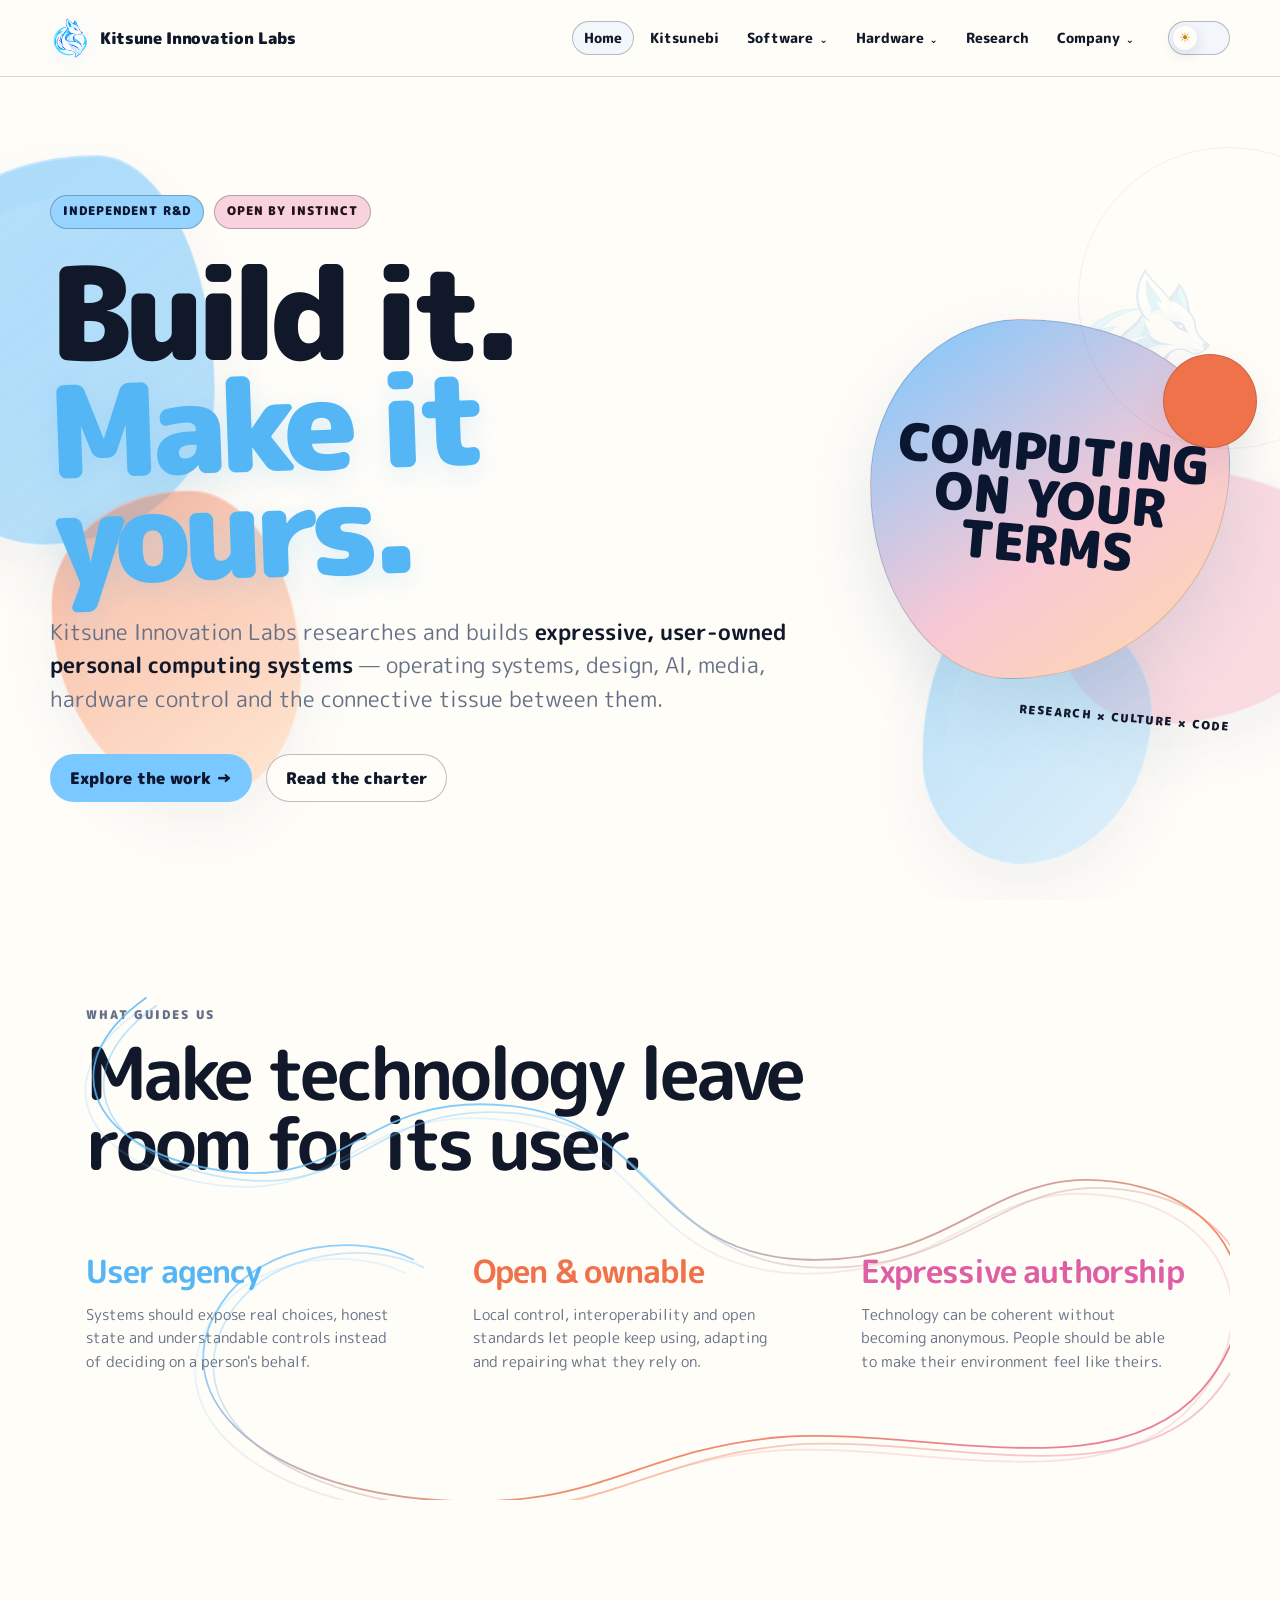
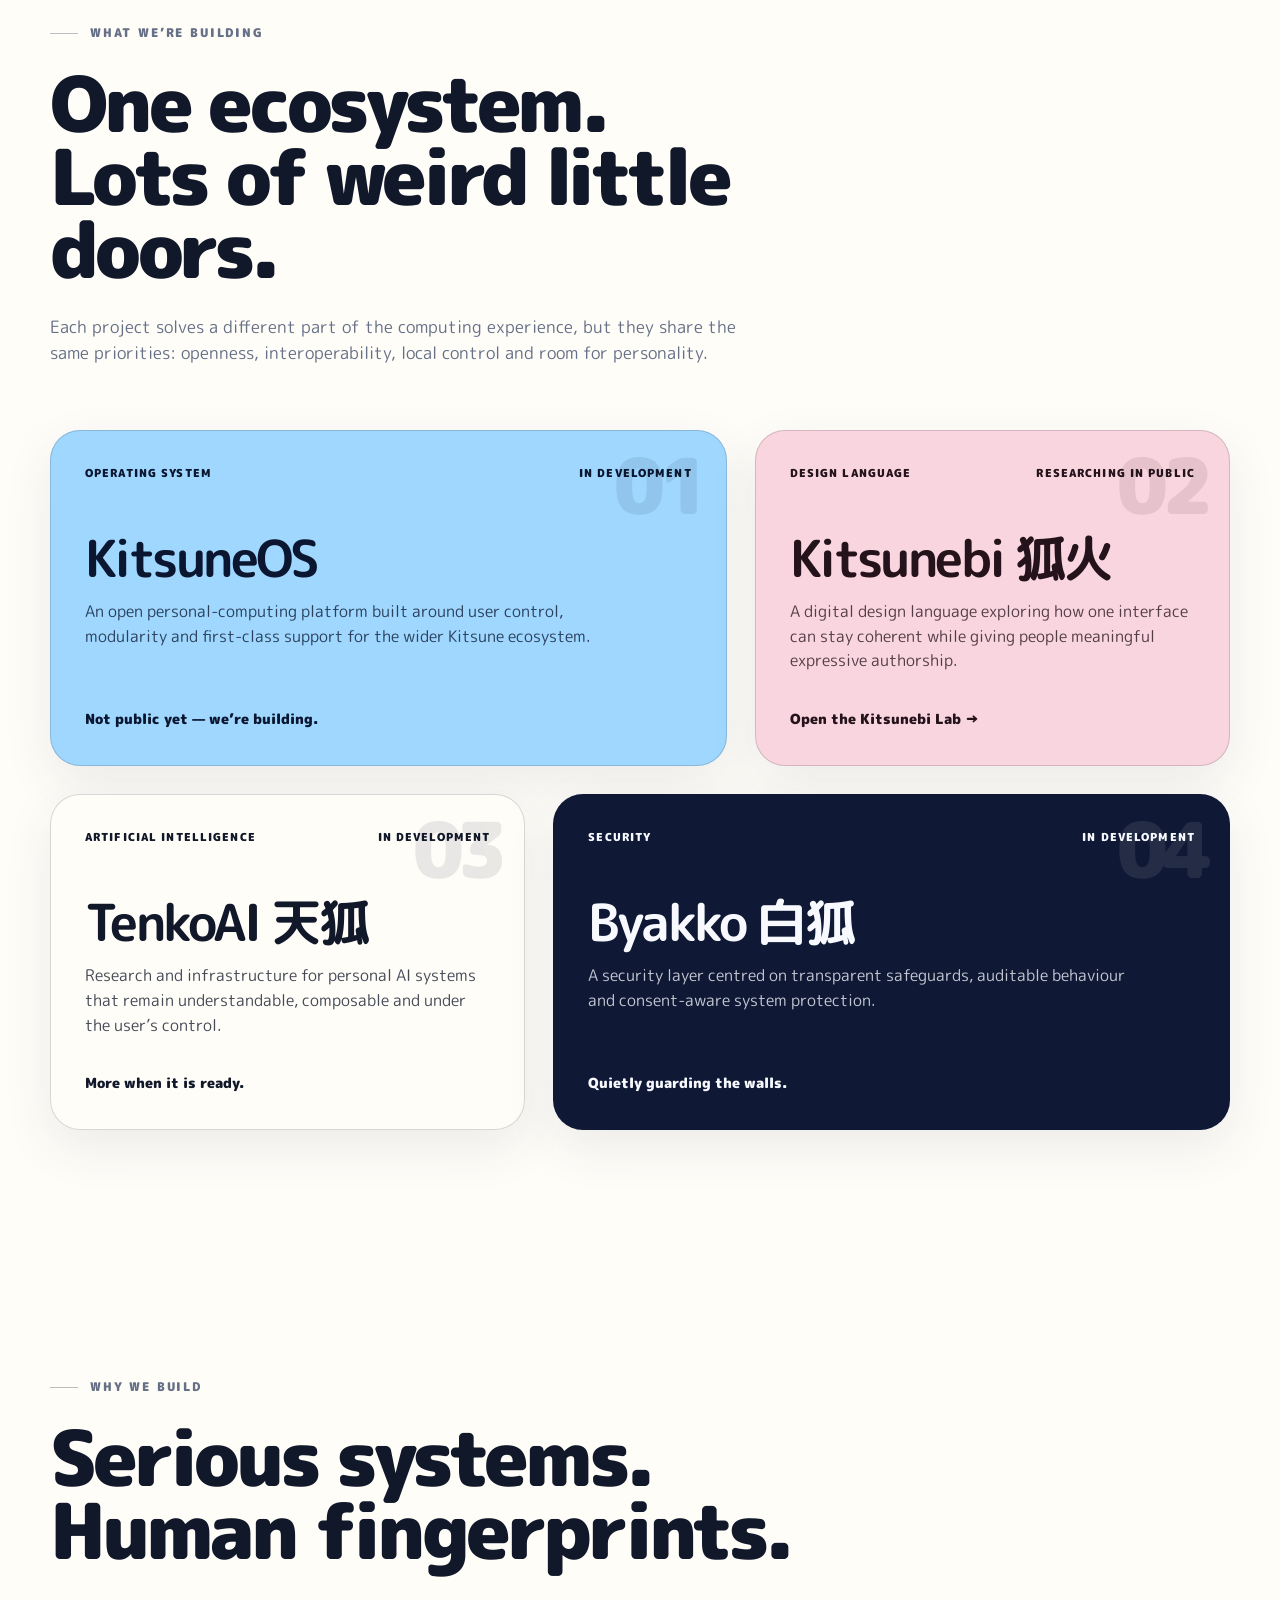
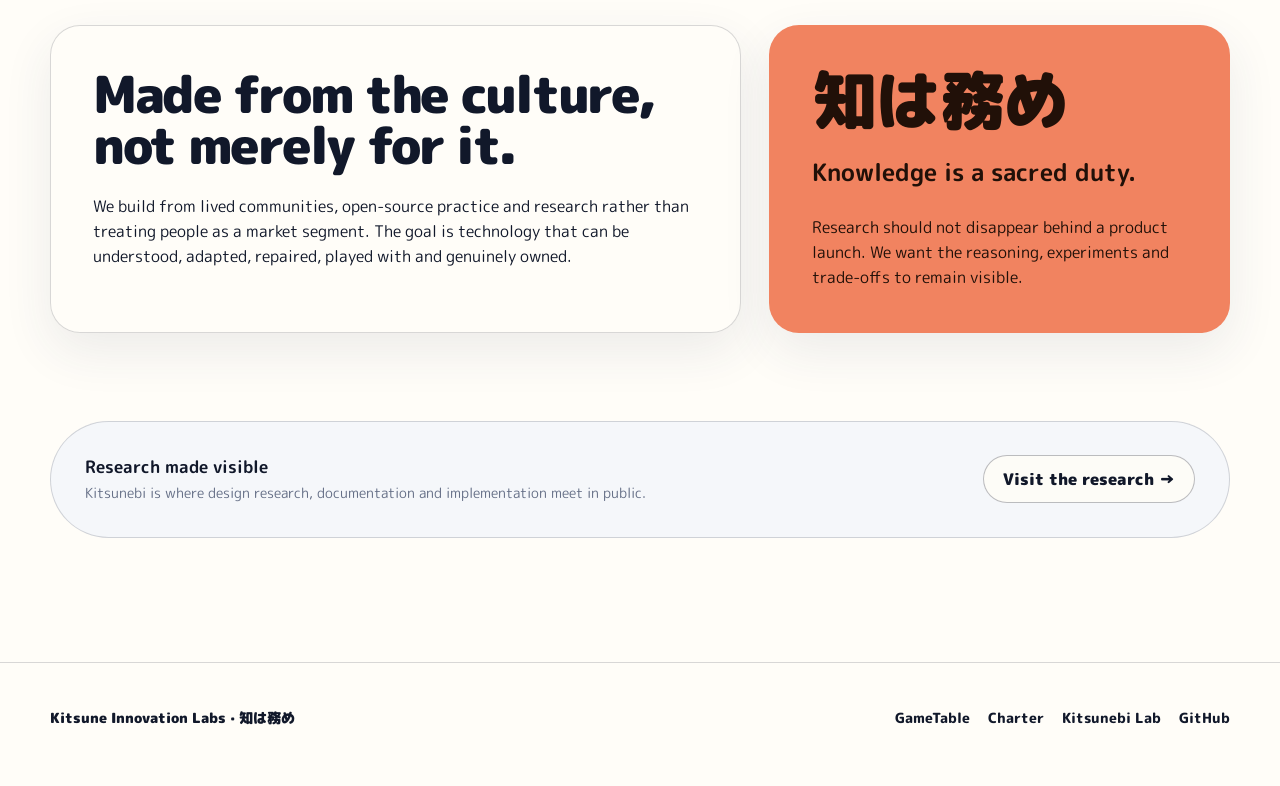
==== commit 116ddf1f: "Publish shared KIL site header and Kitsunebi navigation preview" ====
--- a/index.html
+++ b/index.html
@@ -8,6 +8,8 @@
 <link rel="preconnect" href="https://fonts.googleapis.com">
 <link rel="preconnect" href="https://fonts.gstatic.com" crossorigin>
 <link href="https://fonts.googleapis.com/css2?family=M+PLUS+Rounded+1c:wght@400;500;700;800;900&display=swap" rel="stylesheet">
+<link rel="stylesheet" href="/assets/kil-site-header.css">
+<script type="module" src="/assets/kil-site-header.mjs"></script>
 <style>
 :root{--foxfire:#79c8ff;--foxfire-strong:#55b6f5;--sakura:#f7c8d5;--ember:#ef724a;--night:#101936;--cream:#fffdf8;--ink:#11182a;--muted:#667087;--line:rgba(17,24,42,.16);--line-strong:rgba(17,24,42,.28);--paper:#fffdf8;--soft:#f3f6fb;--shadow:0 18px 50px rgba(40,54,84,.09);--radius:30px;--font:"M PLUS Rounded 1c",ui-rounded,system-ui,-apple-system,BlinkMacSystemFont,"Segoe UI",sans-serif}
 html[data-theme="night"]{--ink:#f8faff;--muted:#b5bed0;--line:rgba(238,243,255,.15);--line-strong:rgba(238,243,255,.27);--paper:#0f1833;--soft:#162140;--cream:#0c142c;--shadow:0 18px 50px rgba(0,0,0,.18)}
@@ -28,7 +30,7 @@
 </head>
 <body>
 <div class="page-blobs" aria-hidden="true"><div class="page-blob one" data-depth="0.055"></div><div class="page-blob two" data-depth="0.075"></div><div class="page-blob three" data-depth="0.09"></div><div class="page-blob four" data-depth="0.045"></div></div>
-<header class="site-header"><div class="shell nav"><a class="brand" href="./"><img class="brand-mark" src="./assets/kitsune-emblem.png" alt="" aria-hidden="true"><span>Kitsune Innovation Labs</span></a><nav class="nav-links" aria-label="Primary navigation"><a class="nav-link" href="./" aria-current="page">Home</a><a class="nav-link" href="./design/">Kitsunebi</a><details class="nav-menu"><summary>Software</summary><div class="nav-dropdown nav-dropdown-grouped"><div class="nav-group"><span class="nav-group-label">Systems</span><details class="nav-submenu"><summary><span>KitsuneOS</span><span class="nav-status">In development</span></summary><div class="nav-flyout"><a href="./kitsuneos/"><span>KitsuneOS overview</span><span aria-hidden="true">→</span></a><a href="./kitsuneos/desktop/"><span>Desktop</span><span aria-hidden="true">→</span></a><a href="./kitsuneos/server/"><span>Server</span><span aria-hidden="true">→</span></a><a href="./kitsuneos/tv/"><span>TV</span><span aria-hidden="true">→</span></a><a href="./kitsuneos/touch/"><span>Touch</span><span aria-hidden="true">→</span></a><a href="./kitsuneos/wear/"><span>Wear</span><span aria-hidden="true">→</span></a><a href="./kitsuneos/game/"><span>Game</span><span aria-hidden="true">→</span></a><a href="./kitsuneos/sim/"><span>Sim</span><span aria-hidden="true">→</span></a><a href="./kitsuneos/apple-silicon/"><span>Apple Silicon</span><span aria-hidden="true">→</span></a></div></details><div class="nav-disabled"><span>Kitsune Control</span><span class="nav-status">In development</span></div></div><div class="nav-group"><span class="nav-group-label">Intelligence</span><div class="nav-disabled"><span>Neko / TenkoAI</span><span class="nav-status">Research</span></div></div><div class="nav-group"><span class="nav-group-label">Experiences</span><a href="./gametable/"><span>GameTable</span><span class="nav-status">In development</span></a><div class="nav-disabled"><span>Kitsune Music</span><span class="nav-status">Research</span></div><div class="nav-disabled"><span>Kitsune Stream</span><span class="nav-status">Future</span></div></div><div class="nav-group"><span class="nav-group-label">Learning</span><div class="nav-disabled"><span>Kitsune Academy</span><span class="nav-status">Planned</span></div></div></div></details><details class="nav-menu"><summary>Hardware</summary><div class="nav-dropdown"><div class="nav-disabled"><span>Shirogane</span><span class="nav-status">Division</span></div><div class="nav-disabled"><span>KitsuneBook</span><span class="nav-status">Future</span></div><div class="nav-disabled"><span>Kitsune Pocket</span><span class="nav-status">Future</span></div><div class="nav-disabled"><span>Kitsune Slate</span><span class="nav-status">Future</span></div><div class="nav-disabled"><span>Kitsune Loop</span><span class="nav-status">Future</span></div><div class="nav-disabled"><span>Kitsune Serve</span><span class="nav-status">Future</span></div></div></details><a class="nav-link" href="./design/#/research">Research</a><details class="nav-menu"><summary>Company</summary><div class="nav-dropdown"><a href="./charter/"><span>Charter</span><span aria-hidden="true">→</span></a><a href="https://github.com/Kitsune-Innovation-Labs"><span>GitHub</span><span aria-hidden="true">↗</span></a></div></details><button class="theme-switch" id="themeToggle" type="button" role="switch" aria-checked="false" aria-label="Use night theme"></button></nav></div></header>
+<div data-kil-header><nav aria-label="Kitsune Innovation Labs"><a href="/">Home</a> · <a href="/design/">Kitsunebi</a> · <a href="/design/research/">Research</a></nav></div>
 <main>
 <div class="shell"><section class="hero" aria-labelledby="hero-title"><div><div class="hero-kicker"><span class="pill blue">Independent R&amp;D</span><span class="pill pink">Open by instinct</span></div><h1 id="hero-title">Build it.<br><span class="accent">Make it yours.</span></h1><p class="hero-copy">Kitsune Innovation Labs researches and builds <strong>expressive, user-owned personal computing systems</strong> — operating systems, design, AI, media, hardware control and the connective tissue between them.</p><div class="actions"><a class="button primary" href="#work">Explore the work →</a><a class="button secondary" href="./charter/">Read the charter</a></div></div><div class="hero-play" aria-hidden="true"><img class="hero-emblem" src="./assets/kitsune-emblem.png" alt=""><div class="orb"><div class="orb-copy">COMPUTING<br>ON YOUR<br>TERMS</div></div><div class="tiny-note">research × culture × code</div></div></section></div>
 <div class="values-wrap"><section class="values-panel" aria-labelledby="values-title"><div class="values-lines" aria-hidden="true"><svg viewBox="0 0 1080 580" preserveAspectRatio="none"><defs><linearGradient id="waveGradient" x1="0" y1="0" x2="1" y2="1"><stop offset="0%" stop-color="#55b6f5"/><stop offset="40%" stop-color="#79c8ff"/><stop offset="70%" stop-color="#ef724a"/><stop offset="100%" stop-color="#df5fa5"/></linearGradient></defs><path class="wave one" d="M106,40 C18,112 62,198 174,216 C286,234 298,134 426,150 C554,166 548,302 688,306 C828,310 854,196 980,232 C1062,255 1100,350 1034,438 C956,542 784,474 662,486 C530,500 500,566 344,548 C198,530 120,438 172,350 C208,288 294,278 341,306"/><path class="wave two" d="M106,40 C18,112 62,198 174,216 C286,234 298,134 426,150 C554,166 548,302 688,306 C828,310 854,196 980,232 C1062,255 1100,350 1034,438 C956,542 784,474 662,486 C530,500 500,566 344,548 C198,530 120,438 172,350 C208,288 294,278 341,306"/><path class="wave three" d="M106,40 C18,112 62,198 174,216 C286,234 298,134 426,150 C554,166 548,302 688,306 C828,310 854,196 980,232 C1062,255 1100,350 1034,438 C956,542 784,474 662,486 C530,500 500,566 344,548 C198,530 120,438 172,350 C208,288 294,278 341,306"/></svg></div><div class="values-kicker">What guides us</div><h2 class="values-title" id="values-title">Make technology leave room for its user.</h2><div class="values-grid"><div class="value agency"><h3>User agency</h3><p>Systems should expose real choices, honest state and understandable controls instead of deciding on a person's behalf.</p></div><div class="value ownership"><h3>Open &amp; ownable</h3><p>Local control, interoperability and open standards let people keep using, adapting and repairing what they rely on.</p></div><div class="value expression"><h3>Expressive authorship</h3><p>Technology can be coherent without becoming anonymous. People should be able to make their environment feel like theirs.</p></div></div></section></div>
@@ -36,5 +38,5 @@
 <section aria-labelledby="why-title"><div class="section-label">Why we build</div><h2 class="section-title" id="why-title">Serious systems.<br>Human fingerprints.</h2><div class="manifesto"><div class="manifesto-main"><blockquote>Made from the culture, not merely for it.</blockquote><p>We build from lived communities, open-source practice and research rather than treating people as a market segment. The goal is technology that can be understood, adapted, repaired, played with and genuinely owned.</p></div><div class="manifesto-side"><div class="jp">知は務め</div><h3>Knowledge is a sacred duty.</h3><p>Research should not disappear behind a product launch. We want the reasoning, experiments and trade-offs to remain visible.</p></div></div><div class="research-strip"><div><strong>Research made visible</strong><span>Kitsunebi is where design research, documentation and implementation meet in public.</span></div><a class="button secondary" href="./design/#/research">Visit the research →</a></div></section></div>
 </main>
 <footer class="footer"><div class="shell footer-row"><div class="footer-brand">Kitsune Innovation Labs · 知は務め</div><div class="footer-links"><a href="./gametable/">GameTable</a><a href="./charter/">Charter</a><a href="./design/">Kitsunebi Lab</a><a href="https://github.com/Kitsune-Innovation-Labs">GitHub</a></div></div></footer>
-<script>const root=document.documentElement;const toggle=document.getElementById('themeToggle');const saved=localStorage.getItem('kitsune-theme');if(saved==='night')root.dataset.theme='night';else root.dataset.theme='day';function syncToggle(){const isNight=root.dataset.theme==='night';toggle.setAttribute('aria-checked',String(isNight));toggle.setAttribute('aria-label',isNight?'Use day theme':'Use night theme')}syncToggle();toggle.addEventListener('click',()=>{const next=root.dataset.theme==='night'?'day':'night';root.dataset.theme=next;localStorage.setItem('kitsune-theme',next);syncToggle()});const reduceMotion=window.matchMedia('(prefers-reduced-motion: reduce)');const blobs=[...document.querySelectorAll('.page-blob[data-depth]')];let scrollTick=false;function moveBlobs(){if(reduceMotion.matches){blobs.forEach(blob=>blob.style.removeProperty('--scroll-shift'));scrollTick=false;return}const y=window.scrollY;blobs.forEach(blob=>{const depth=parseFloat(blob.dataset.depth||'0');const shift=Math.max(-120,Math.min(120,-y*depth));blob.style.setProperty('--scroll-shift',`${shift}px`)});scrollTick=false}function requestBlobMove(){if(!scrollTick){scrollTick=true;requestAnimationFrame(moveBlobs)}}window.addEventListener('scroll',requestBlobMove,{passive:true});reduceMotion.addEventListener?.('change',requestBlobMove);moveBlobs();document.addEventListener('click',event=>{document.querySelectorAll('.nav-menu[open]').forEach(menu=>{if(!menu.contains(event.target))menu.removeAttribute('open')})});document.addEventListener('keydown',event=>{if(event.key==='Escape')document.querySelectorAll('.nav-menu[open]').forEach(menu=>menu.removeAttribute('open'))});document.querySelectorAll('.nav-menu').forEach(menu=>menu.addEventListener('toggle',()=>{if(menu.open)document.querySelectorAll('.nav-menu[open]').forEach(other=>{if(other!==menu)other.removeAttribute('open')})}));</script>
+<script>const reduceMotion=window.matchMedia('(prefers-reduced-motion: reduce)');const blobs=[...document.querySelectorAll('.page-blob[data-depth]')];let scrollTick=false;function moveBlobs(){if(reduceMotion.matches){blobs.forEach(blob=>blob.style.removeProperty('--scroll-shift'));scrollTick=false;return}const y=window.scrollY;blobs.forEach(blob=>{const depth=parseFloat(blob.dataset.depth||'0');const shift=Math.max(-120,Math.min(120,-y*depth));blob.style.setProperty('--scroll-shift',`${shift}px`)});scrollTick=false}function requestBlobMove(){if(!scrollTick){scrollTick=true;requestAnimationFrame(moveBlobs)}}window.addEventListener('scroll',requestBlobMove,{passive:true});reduceMotion.addEventListener?.('change',requestBlobMove);moveBlobs();</script>
 </body></html>
--- a/assets/kil-site-header.css
+++ b/assets/kil-site-header.css
@@ -0,0 +1,85 @@
+/* Single canonical KIL primary navigation — reused by homepage and Kitsunebi.
+   Scoped to avoid inherited Lab CSS and preserves the main site's layout. */
+.kil-site-header{
+ --kil-ink:#11182a;--kil-muted:#667087;--kil-paper:#fffdf8;--kil-surface:#fffdf8;
+ --kil-soft:#f3f6fb;--kil-border:rgba(17,24,42,.16);--kil-strong:rgba(17,24,42,.28);
+ --kil-foxfire:#79c8ff;--kil-shadow:0 18px 50px rgba(40,54,84,.09);
+ color:var(--kil-ink);
+ position:sticky;top:0;z-index:110;border-bottom:1px solid var(--kil-border);
+ background:color-mix(in srgb,var(--kil-surface) 92%,transparent);
+ backdrop-filter:blur(14px);
+ font-family:"M PLUS Rounded 1c",ui-rounded,system-ui,sans-serif;
+}
+html[data-theme="night"] .kil-site-header{
+ --kil-ink:#f8faff;--kil-muted:#b5bed0;--kil-paper:#0f1833;--kil-surface:#0c142c;
+ --kil-soft:#162140;--kil-border:rgba(238,243,255,.15);--kil-strong:rgba(238,243,255,.27);
+ --kil-shadow:0 18px 50px rgba(0,0,0,.25);
+}
+.kil-site-header *, .kil-site-header *::before,.kil-site-header *::after{box-sizing:border-box}
+.kil-header-host{position:sticky;top:0;z-index:110}
+#kil-site-header .kil-header-inner{width:min(1180px,calc(100% - 48px));margin:0 auto;min-height:76px;display:flex;align-items:center;justify-content:space-between;gap:22px}
+#kil-site-header .brand{display:inline-flex;align-items:center;gap:10px;text-decoration:none;font-weight:900;letter-spacing:-.02em;font-size:1rem;color:var(--kil-ink);white-space:nowrap;flex-shrink:0}
+#kil-site-header .brand-mark{display:block;width:40px;height:40px;flex:0 0 auto;filter:drop-shadow(0 5px 12px rgba(85,182,245,.12))}
+#kil-site-header .kil-main-nav{display:flex;align-items:center;gap:4px;margin-left:auto;min-width:0}
+#kil-site-header a{color:var(--kil-ink);text-decoration:none}
+#kil-site-header .nav-link,#kil-site-header .nav-menu>summary{appearance:none;border:0;background:transparent;text-decoration:none;color:var(--kil-ink);padding:9px 12px;border-radius:999px;font-weight:800;font-size:.85rem;line-height:1.2;cursor:pointer;list-style:none;white-space:nowrap}
+#kil-site-header .nav-menu>summary::-webkit-details-marker,#kil-site-header .nav-submenu>summary::-webkit-details-marker{display:none}
+#kil-site-header .nav-link:hover,#kil-site-header .nav-link:focus-visible,#kil-site-header .nav-menu>summary:hover,#kil-site-header .nav-menu[open]>summary,#kil-site-header .nav-link[aria-current="page"]{background:var(--kil-soft)}
+#kil-site-header .nav-link[aria-current="page"]{box-shadow:inset 0 0 0 1px var(--kil-strong)}
+#kil-site-header .nav-menu{position:relative}
+#kil-site-header .nav-menu>summary::after{content:"⌄";display:inline-block;margin-left:6px;font-size:.72em}
+#kil-site-header .nav-dropdown{position:absolute;top:calc(100% + 10px);right:0;min-width:260px;padding:8px;border:1px solid var(--kil-border);border-radius:20px;background:var(--kil-paper);box-shadow:var(--kil-shadow);z-index:120}
+#kil-site-header .nav-dropdown-grouped{min-width:300px}
+#kil-site-header .nav-dropdown a,#kil-site-header .nav-dropdown .nav-disabled{display:flex;align-items:center;justify-content:space-between;gap:16px;width:100%;padding:11px 12px;border-radius:14px;text-decoration:none;font-weight:800;font-size:.84rem}
+#kil-site-header .nav-dropdown a:hover,#kil-site-header .nav-submenu>summary:hover{background:var(--kil-soft)}
+#kil-site-header .nav-submenu{position:relative}
+#kil-site-header .nav-submenu>summary{display:flex;align-items:center;justify-content:space-between;gap:16px;width:100%;padding:11px 12px;border-radius:14px;font-weight:800;font-size:.84rem;cursor:pointer;list-style:none;color:var(--kil-muted)}
+#kil-site-header .nav-submenu>summary::after{content:"";width:0;height:0;border-top:5px solid transparent;border-bottom:5px solid transparent;border-left:7px solid currentColor;flex:0 0 auto}
+#kil-site-header .nav-submenu[open]>summary::after{transform:rotate(90deg)}
+#kil-site-header .nav-flyout{position:absolute;left:calc(100% + 10px);top:-8px;min-width:210px;padding:8px;border:1px solid var(--kil-border);border-radius:20px;background:var(--kil-paper);box-shadow:var(--kil-shadow);z-index:130;max-height:65vh;overflow-y:auto}
+#kil-site-header .nav-disabled{color:var(--kil-muted);cursor:default}
+#kil-site-header .nav-status{font-size:.64rem;letter-spacing:.06em;text-transform:uppercase;opacity:.72}
+#kil-site-header .nav-group+.nav-group{border-top:1px solid var(--kil-border);margin-top:6px;padding-top:6px}
+#kil-site-header .nav-group-label{display:block;padding:7px 12px 5px;font-size:.64rem;font-weight:900;letter-spacing:.1em;text-transform:uppercase;color:var(--kil-muted)}
+#kil-site-header .kil-header-actions{display:flex;align-items:center;gap:8px;flex-shrink:0}
+#kil-site-header .theme-switch{position:relative;width:62px;height:34px;padding:0;border:1px solid var(--kil-strong);border-radius:999px;background:var(--kil-soft);cursor:pointer}
+#kil-site-header .theme-switch::before{content:"☀";position:absolute;left:4px;top:4px;width:24px;height:24px;display:grid;place-items:center;border-radius:50%;background:var(--kil-paper);box-shadow:0 4px 14px rgba(40,54,84,.14);color:#c67b00;font-size:.8rem}
+html[data-theme="night"] #kil-site-header .theme-switch::before{content:"☾";transform:translateX(28px);color:var(--kil-foxfire)}
+#kil-site-header button{font:inherit}
+#kil-site-header .kil-mobile-menu{display:none;background:var(--kil-soft);border:1px solid var(--kil-strong);border-radius:11px;color:var(--kil-ink);width:42px;height:40px;cursor:pointer;font-size:1.1rem;line-height:1}
+#kil-site-header :focus-visible{outline:3px solid #2681bc;outline-offset:3px}
+html[data-theme="night"] #kil-site-header :focus-visible{outline-color:var(--kil-foxfire)}
+@media(max-width:1160px){
+ #kil-site-header .brand span{display:none}
+ #kil-site-header .brand-mark{width:36px;height:36px}
+ #kil-site-header .kil-header-inner{gap:13px}
+ #kil-site-header .nav-link,#kil-site-header .nav-menu>summary{padding:9px 10px;font-size:.8rem}
+}
+@media(max-width:1000px){
+ #kil-site-header .kil-header-inner{width:min(100% - 30px,1180px);min-height:65px;justify-content:space-between;gap:10px}
+ #kil-site-header .brand span{display:inline}
+ #kil-site-header .kil-mobile-menu{display:grid;place-items:center}
+ #kil-site-header .kil-main-nav{display:none;position:absolute;top:100%;left:0;right:0;width:100%;background:var(--kil-paper);padding:13px max(15px,calc((100% - 1160px)/2));max-height:calc(100dvh - 70px);overflow-y:auto;border-bottom:1px solid var(--kil-border);box-shadow:var(--kil-shadow);flex-direction:column;align-items:stretch;gap:3px;margin:0}
+ #kil-site-header .kil-main-nav.kil-is-open{display:flex}
+ #kil-site-header .nav-menu{width:100%}
+ #kil-site-header .nav-link,#kil-site-header .nav-menu>summary{display:block;width:100%;text-align:left;padding:12px 16px;font-size:.94rem;border-radius:11px;min-height:44px}
+ #kil-site-header .nav-dropdown{position:static;min-width:0;max-height:none;overflow:visible;box-shadow:none;margin:4px 0 9px 15px;border-radius:13px}
+ #kil-site-header .nav-flyout{position:static;max-height:none;min-width:0;box-shadow:none;margin:3px 0 9px 12px;border-radius:12px}
+ #kil-site-header .nav-menu>summary::after{float:right}
+ #kil-site-header .nav-submenu>summary{min-height:44px}
+ #kil-site-header .theme-switch{width:58px}
+ #kil-site-header .theme-switch::before{transition:transform .15s}
+ html[data-theme="night"] #kil-site-header .theme-switch::before{transform:translateX(24px)}
+}
+@media(max-width:480px){
+ #kil-site-header .brand span{font-size:.83rem}
+ #kil-site-header .kil-header-inner{min-height:62px}
+}
+@media(forced-colors:active){
+ #kil-site-header{background:Canvas;color:CanvasText;border-bottom:1px solid CanvasText}
+ #kil-site-header .kil-main-nav{background:Canvas;border-color:CanvasText}
+ #kil-site-header .nav-dropdown,#kil-site-header .nav-flyout{background:Canvas}
+ #kil-site-header .theme-switch,#kil-site-header .kil-mobile-menu{border:1px solid ButtonText}
+}
+@media(prefers-reduced-motion:reduce){#kil-site-header *,#kil-site-header *::before{transition:none!important}}
+@media print{.kil-header-host{display:none!important}}
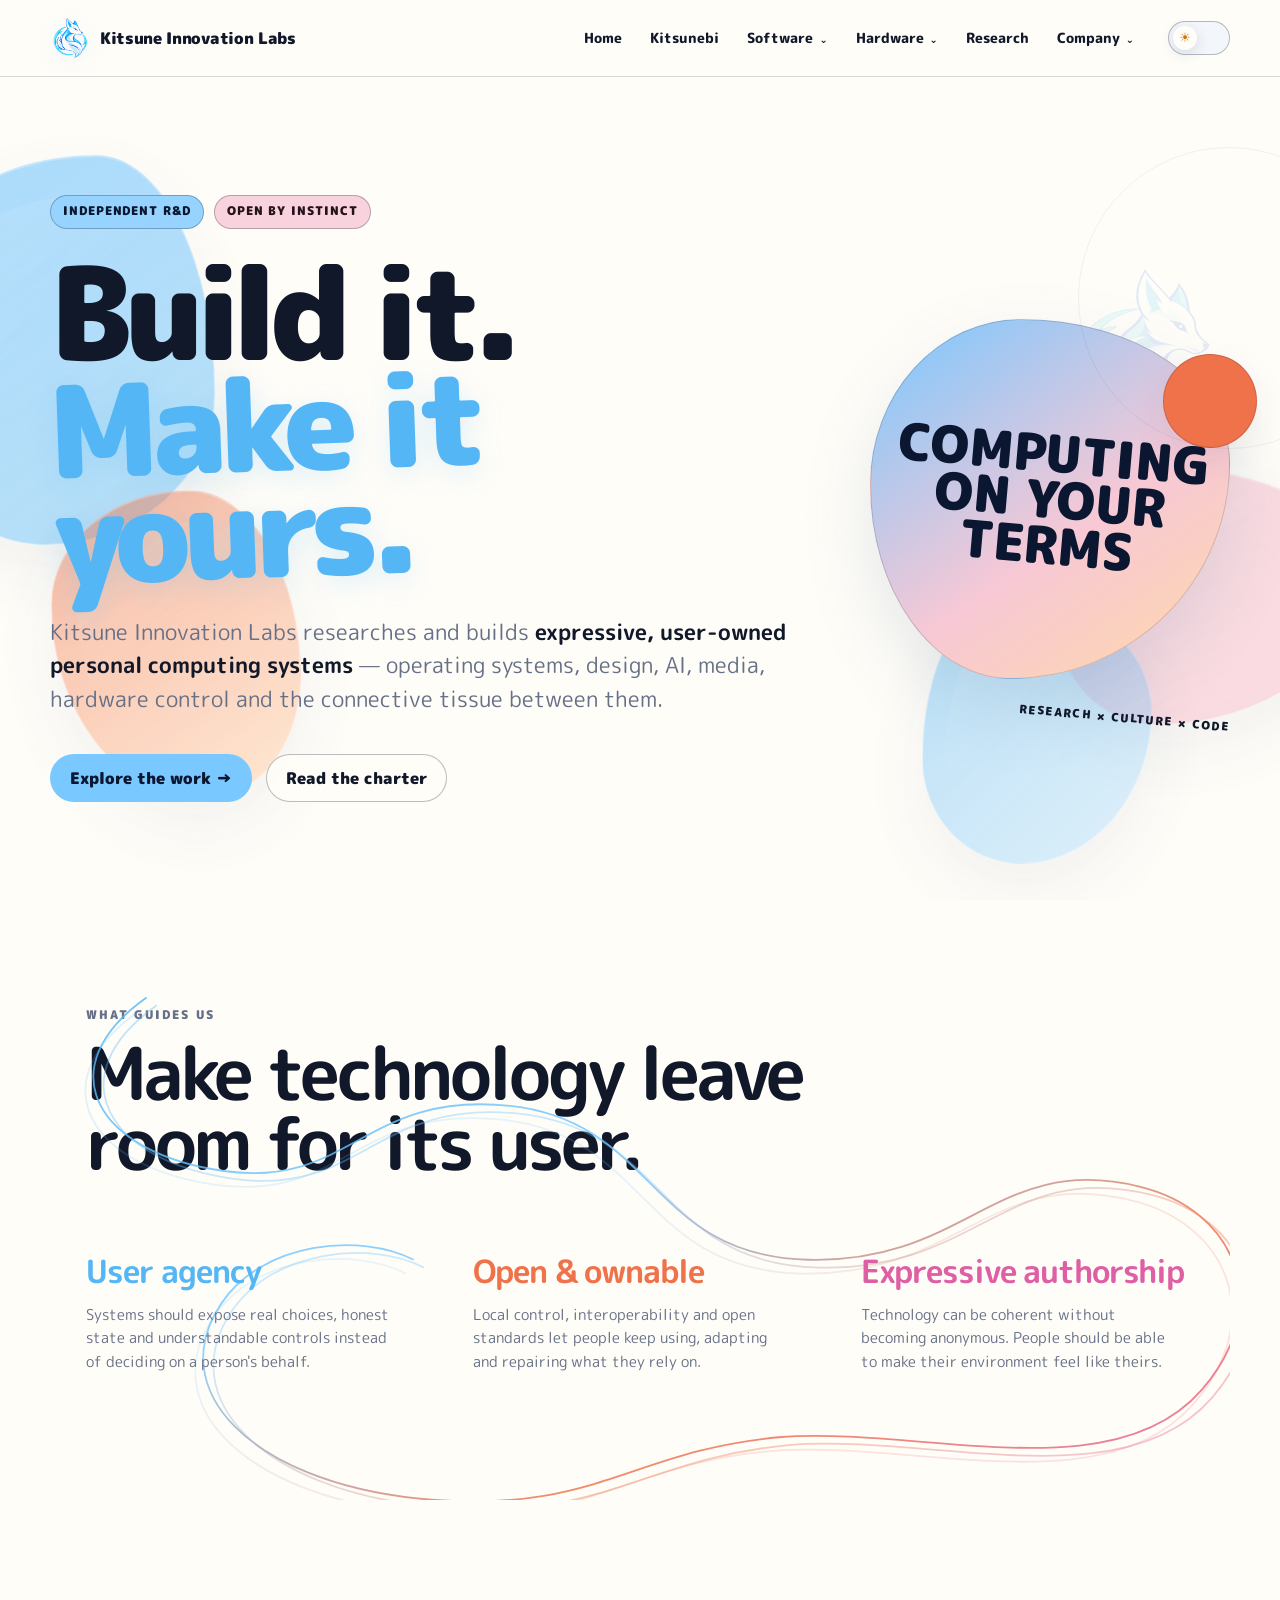
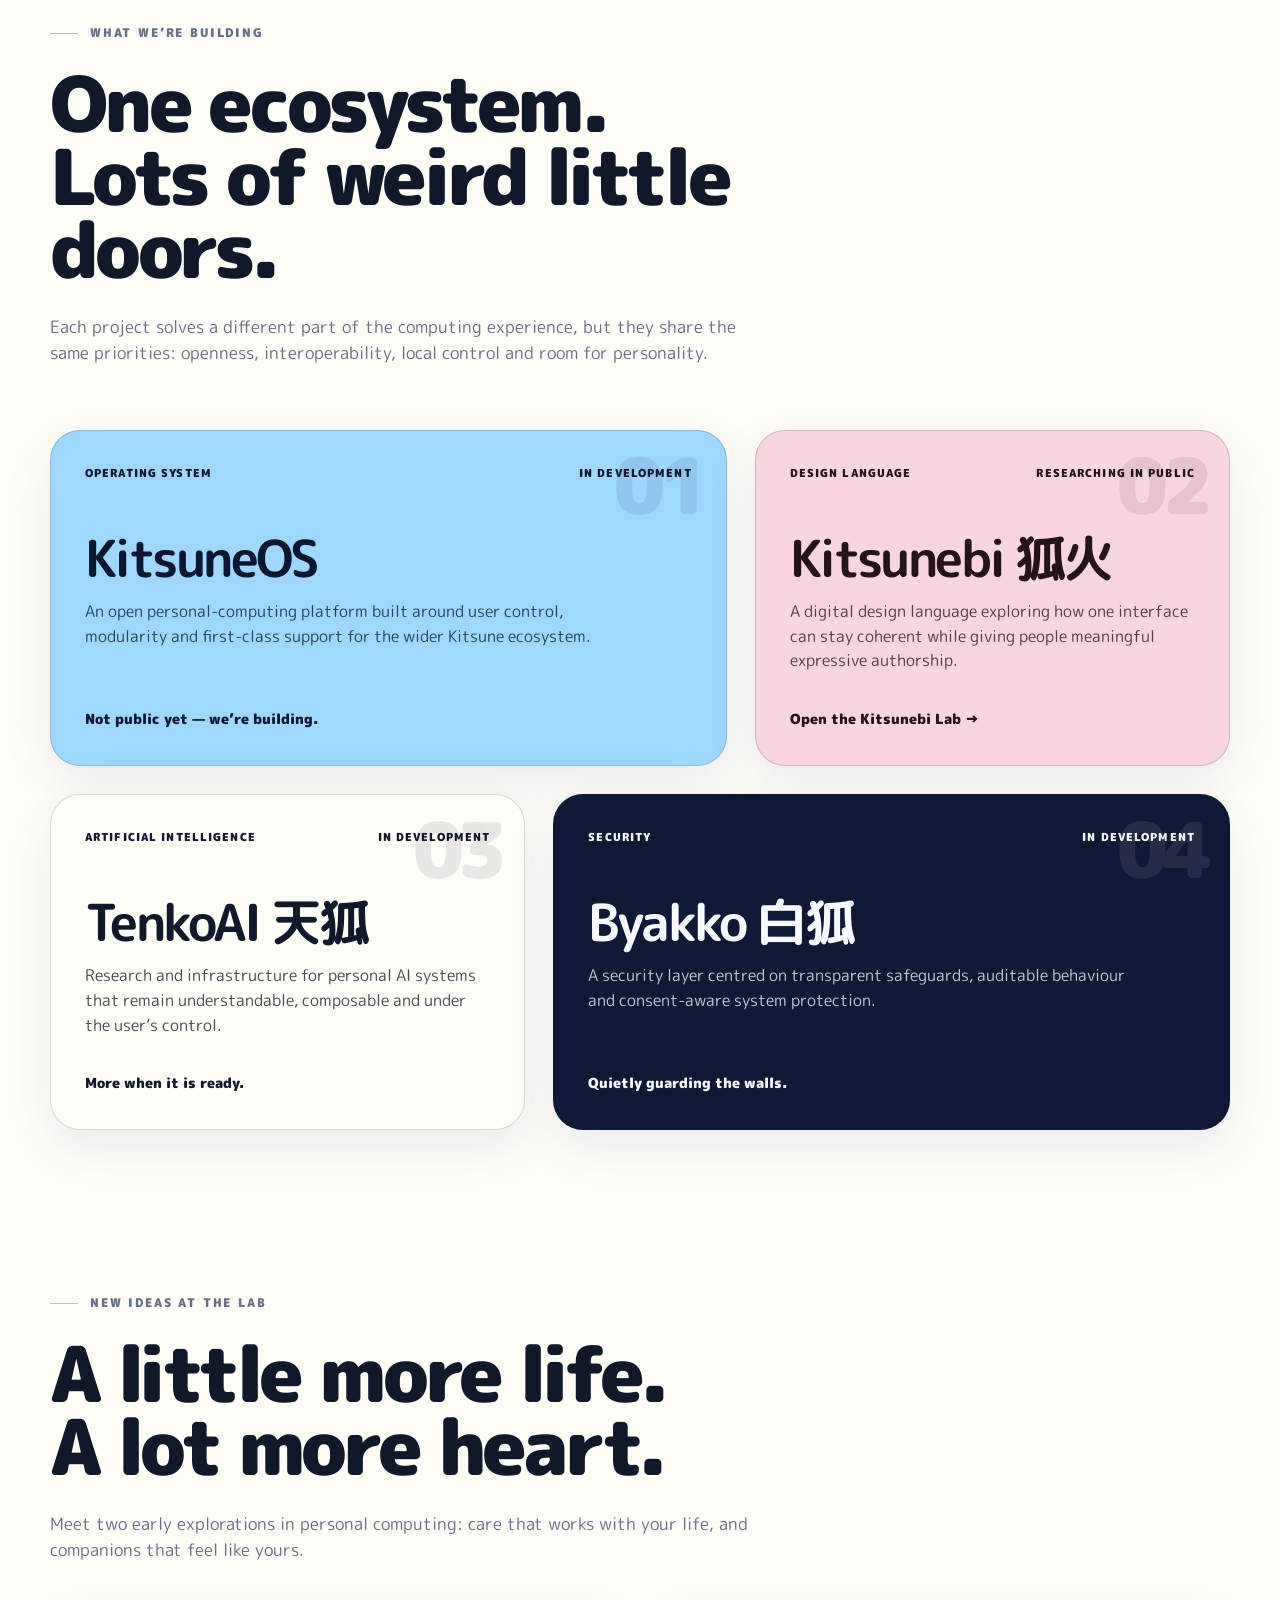
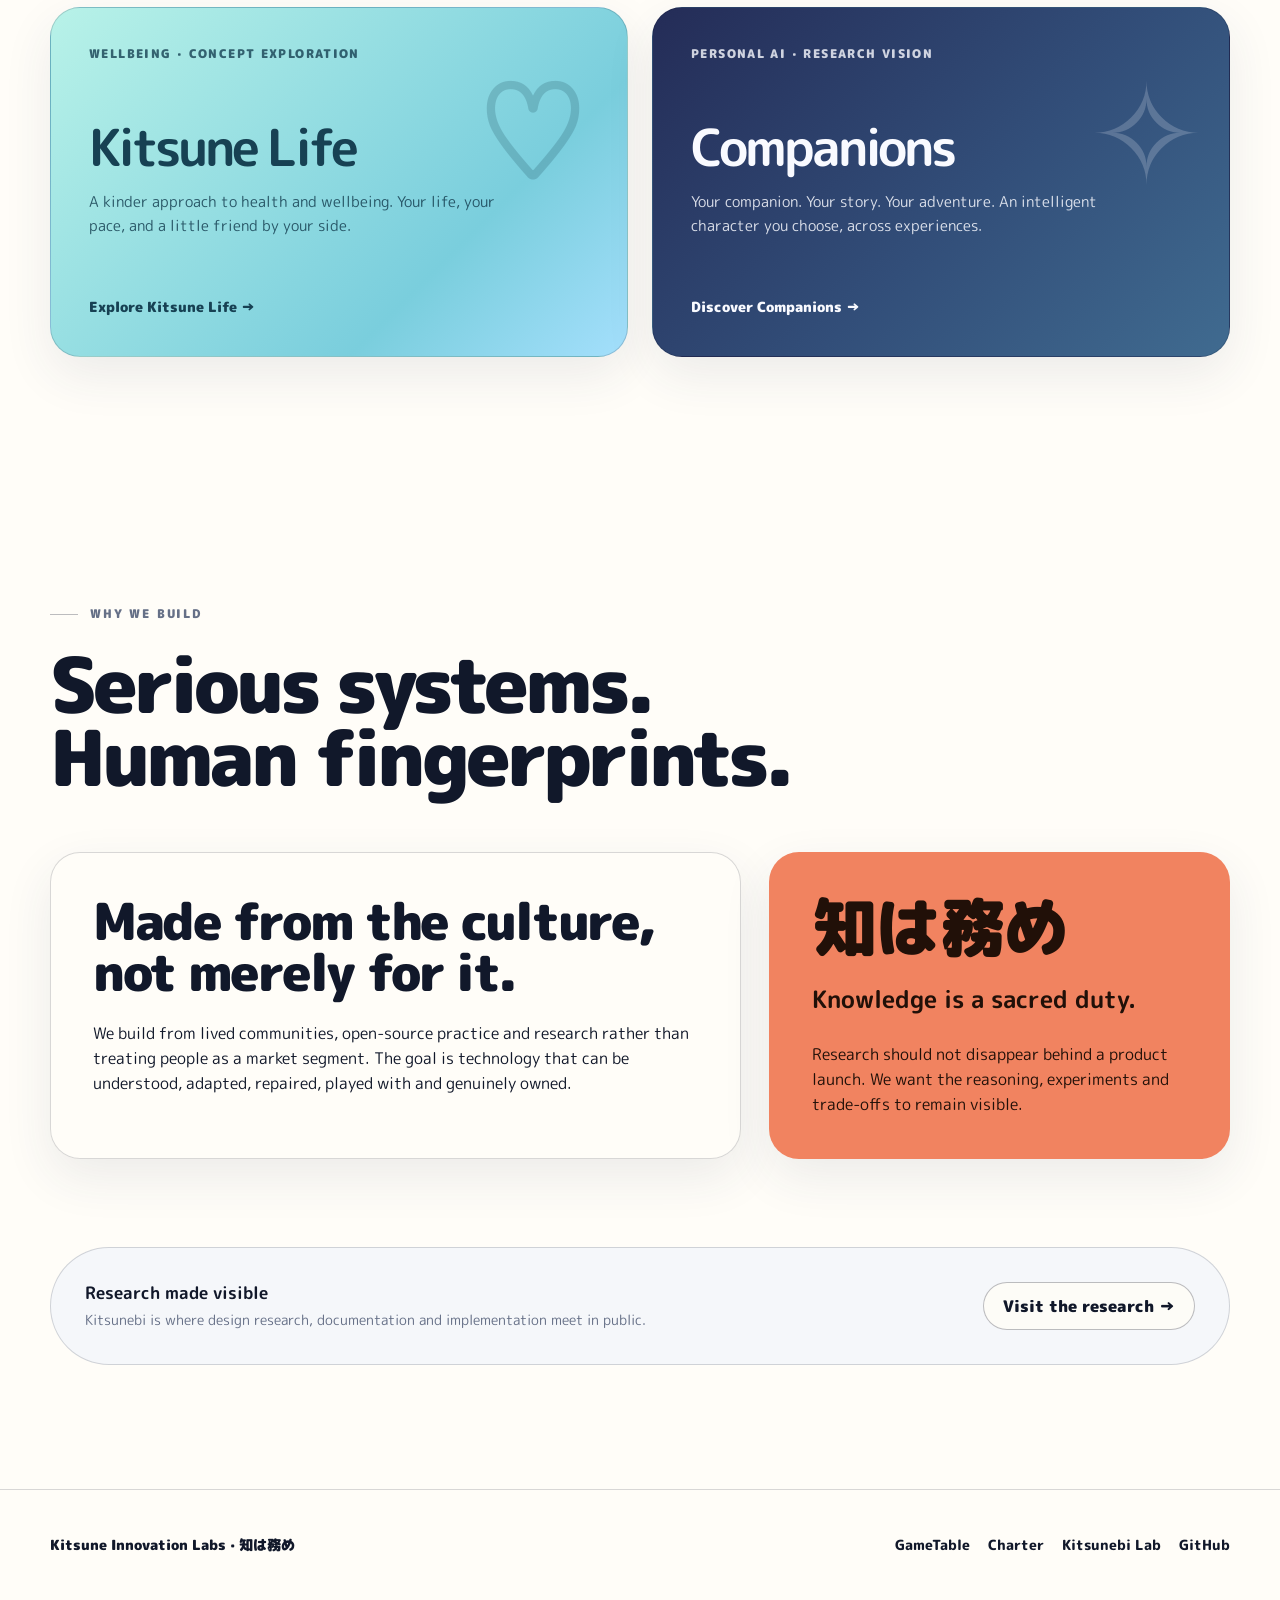
==== commit be3bf034: "Sync website dev branch" ====
--- a/index.html
+++ b/index.html
@@ -26,6 +26,8 @@
 @media(max-width:900px){.hero{grid-template-columns:1fr;min-height:auto;gap:34px}.hero-play{min-height:380px}.hero-emblem{width:150px;height:150px;right:8%;top:-10px}.values-panel{padding:66px 18px 86px}.values-grid{grid-template-columns:1fr;gap:34px;margin-top:54px}.value p{max-width:620px}.values-lines{inset:30px -150px -24px;opacity:.52}.project:nth-child(n){grid-column:span 12}.manifesto{grid-template-columns:1fr}.research-strip{border-radius:28px;grid-template-columns:1fr}}
 @media(max-width:700px){.shell,.values-wrap{width:min(100% - 30px,1180px)}.brand{font-size:.9rem;gap:8px}.brand span{display:none}.brand-mark{width:34px;height:34px}.nav-links{gap:2px}.nav-link,.nav-menu summary{padding:8px 7px;font-size:.76rem}.nav-menu summary::after{margin-left:3px}.nav-dropdown{position:fixed;left:15px;right:15px;top:76px;min-width:0}.nav-flyout{position:static;margin:6px 0 2px 12px;min-width:0;box-shadow:none;background:transparent}.theme-switch{width:54px;flex:0 0 54px}.theme-switch::before{width:24px;height:24px}html[data-theme="night"] .theme-switch::before{transform:translateX(20px)}.nav{min-height:68px}.hero{padding:74px 0 80px}h1{font-size:clamp(3.4rem,18vw,5.6rem)}.hero-play{min-height:320px}.hero-emblem{width:120px;height:120px;right:2%;top:2px}.orb{width:min(280px,78vw)}.values-panel{padding:54px 4px 78px}.values-title{font-size:clamp(2.5rem,12vw,4rem)}section{padding:88px 0}.project-grid{margin-top:46px;gap:20px}.project{min-height:290px;padding:28px}.manifesto-main,.manifesto-side{padding:30px}.research-strip{margin-top:64px}.footer-row{align-items:flex-start;flex-direction:column}.page-blob.one{width:240px;height:240px;left:-80px;top:110px}.page-blob.two{width:220px;height:220px;right:-70px;top:480px}.page-blob.three{width:180px;height:180px;left:-30px;bottom:220px}.page-blob.four{width:160px;height:160px;right:-20px;bottom:50px}}
 @media(prefers-reduced-motion:reduce){html{scroll-behavior:auto}*,*::before,*::after{animation:none!important;transition:none!important}}
+
+.new-directions{padding-top:40px}.new-directions-grid{display:grid;grid-template-columns:1fr 1fr;gap:24px;margin-top:44px}.new-direction{position:relative;display:flex;flex-direction:column;align-items:flex-start;min-height:350px;padding:38px;border-radius:30px;text-decoration:none;overflow:hidden;border:1px solid var(--line);box-shadow:var(--shadow);transition:transform .2s,box-shadow .2s}.new-direction:hover{transform:translateY(-4px);box-shadow:0 27px 63px rgba(40,54,84,.15)}.new-direction:focus-visible{outline:3px solid var(--foxfire-strong);outline-offset:4px}.new-direction.life-direction{background:linear-gradient(135deg,#b8f2e8,#7acedd 70%,#a4dffc);color:#174153}.new-direction.companions-direction{background:linear-gradient(135deg,#242c57,#324e79 55%,#406b90);color:#f9faff}.new-direction-meta{font-size:.72rem;font-weight:900;letter-spacing:.12em;text-transform:uppercase;opacity:.8}.new-direction-icon{position:absolute;right:25px;top:55px;font-size:8.6rem;opacity:.2;font-weight:900;line-height:1}.new-direction strong{margin:55px 0 16px;font-size:clamp(2rem,4vw,3.4rem);line-height:1.08;letter-spacing:-.06em}.new-direction>span:nth-last-child(2){max-width:430px;font-size:.96rem;opacity:.85}.new-direction-foot{margin-top:auto;padding-top:30px;font-size:.9rem;font-weight:900}@media(max-width:700px){.new-directions-grid{grid-template-columns:1fr}.new-direction{padding:30px;min-height:310px}.new-direction strong{margin-top:38px}}
 </style>
 </head>
 <body>
@@ -35,7 +37,9 @@
 <div class="shell"><section class="hero" aria-labelledby="hero-title"><div><div class="hero-kicker"><span class="pill blue">Independent R&amp;D</span><span class="pill pink">Open by instinct</span></div><h1 id="hero-title">Build it.<br><span class="accent">Make it yours.</span></h1><p class="hero-copy">Kitsune Innovation Labs researches and builds <strong>expressive, user-owned personal computing systems</strong> — operating systems, design, AI, media, hardware control and the connective tissue between them.</p><div class="actions"><a class="button primary" href="#work">Explore the work →</a><a class="button secondary" href="./charter/">Read the charter</a></div></div><div class="hero-play" aria-hidden="true"><img class="hero-emblem" src="./assets/kitsune-emblem.png" alt=""><div class="orb"><div class="orb-copy">COMPUTING<br>ON YOUR<br>TERMS</div></div><div class="tiny-note">research × culture × code</div></div></section></div>
 <div class="values-wrap"><section class="values-panel" aria-labelledby="values-title"><div class="values-lines" aria-hidden="true"><svg viewBox="0 0 1080 580" preserveAspectRatio="none"><defs><linearGradient id="waveGradient" x1="0" y1="0" x2="1" y2="1"><stop offset="0%" stop-color="#55b6f5"/><stop offset="40%" stop-color="#79c8ff"/><stop offset="70%" stop-color="#ef724a"/><stop offset="100%" stop-color="#df5fa5"/></linearGradient></defs><path class="wave one" d="M106,40 C18,112 62,198 174,216 C286,234 298,134 426,150 C554,166 548,302 688,306 C828,310 854,196 980,232 C1062,255 1100,350 1034,438 C956,542 784,474 662,486 C530,500 500,566 344,548 C198,530 120,438 172,350 C208,288 294,278 341,306"/><path class="wave two" d="M106,40 C18,112 62,198 174,216 C286,234 298,134 426,150 C554,166 548,302 688,306 C828,310 854,196 980,232 C1062,255 1100,350 1034,438 C956,542 784,474 662,486 C530,500 500,566 344,548 C198,530 120,438 172,350 C208,288 294,278 341,306"/><path class="wave three" d="M106,40 C18,112 62,198 174,216 C286,234 298,134 426,150 C554,166 548,302 688,306 C828,310 854,196 980,232 C1062,255 1100,350 1034,438 C956,542 784,474 662,486 C530,500 500,566 344,548 C198,530 120,438 172,350 C208,288 294,278 341,306"/></svg></div><div class="values-kicker">What guides us</div><h2 class="values-title" id="values-title">Make technology leave room for its user.</h2><div class="values-grid"><div class="value agency"><h3>User agency</h3><p>Systems should expose real choices, honest state and understandable controls instead of deciding on a person's behalf.</p></div><div class="value ownership"><h3>Open &amp; ownable</h3><p>Local control, interoperability and open standards let people keep using, adapting and repairing what they rely on.</p></div><div class="value expression"><h3>Expressive authorship</h3><p>Technology can be coherent without becoming anonymous. People should be able to make their environment feel like theirs.</p></div></div></section></div>
 <div class="shell"><section id="work" aria-labelledby="work-title"><div class="section-label">What we’re building</div><h2 class="section-title" id="work-title">One ecosystem.<br>Lots of weird little doors.</h2><p class="section-intro">Each project solves a different part of the computing experience, but they share the same priorities: openness, interoperability, local control and room for personality.</p><div class="project-grid"><div class="project"><div class="num">01</div><div class="meta"><span>Operating system</span><span>In development</span></div><h3>KitsuneOS</h3><p>An open personal-computing platform built around user control, modularity and first-class support for the wider Kitsune ecosystem.</p><div class="foot">Not public yet — we’re building.</div></div><a class="project" href="./design/#/overview"><div class="num">02</div><div class="meta"><span>Design language</span><span>Researching in public</span></div><h3>Kitsunebi 狐火</h3><p>A digital design language exploring how one interface can stay coherent while giving people meaningful expressive authorship.</p><div class="foot">Open the Kitsunebi Lab →</div></a><div class="project"><div class="num">03</div><div class="meta"><span>Artificial intelligence</span><span>In development</span></div><h3>TenkoAI 天狐</h3><p>Research and infrastructure for personal AI systems that remain understandable, composable and under the user’s control.</p><div class="foot">More when it is ready.</div></div><div class="project"><div class="num">04</div><div class="meta"><span>Security</span><span>In development</span></div><h3>Byakko 白狐</h3><p>A security layer centred on transparent safeguards, auditable behaviour and consent-aware system protection.</p><div class="foot">Quietly guarding the walls.</div></div></div></section>
-<section aria-labelledby="why-title"><div class="section-label">Why we build</div><h2 class="section-title" id="why-title">Serious systems.<br>Human fingerprints.</h2><div class="manifesto"><div class="manifesto-main"><blockquote>Made from the culture, not merely for it.</blockquote><p>We build from lived communities, open-source practice and research rather than treating people as a market segment. The goal is technology that can be understood, adapted, repaired, played with and genuinely owned.</p></div><div class="manifesto-side"><div class="jp">知は務め</div><h3>Knowledge is a sacred duty.</h3><p>Research should not disappear behind a product launch. We want the reasoning, experiments and trade-offs to remain visible.</p></div></div><div class="research-strip"><div><strong>Research made visible</strong><span>Kitsunebi is where design research, documentation and implementation meet in public.</span></div><a class="button secondary" href="./design/#/research">Visit the research →</a></div></section></div>
+
+<section class="new-directions" aria-labelledby="new-directions-title"><div class="section-label">New ideas at the lab</div><h2 class="section-title" id="new-directions-title">A little more life.<br>A lot more heart.</h2><p class="section-intro">Meet two early explorations in personal computing: care that works with your life, and companions that feel like yours.</p><div class="new-directions-grid"><a href="/life/" class="new-direction life-direction"><span class="new-direction-meta">Wellbeing · Concept exploration</span><span class="new-direction-icon" aria-hidden="true">♡</span><strong>Kitsune Life</strong><span>A kinder approach to health and wellbeing. Your life, your pace, and a little friend by your side.</span><span class="new-direction-foot">Explore Kitsune Life →</span></a><a href="/companions/" class="new-direction companions-direction"><span class="new-direction-meta">Personal AI · Research vision</span><span class="new-direction-icon" aria-hidden="true">✧</span><strong>Companions</strong><span>Your companion. Your story. Your adventure. An intelligent character you choose, across experiences.</span><span class="new-direction-foot">Discover Companions →</span></a></div></section>
+<section aria-labelledby="why-title"><div class="section-label">Why we build</div><h2 class="section-title" id="why-title">Serious systems.<br>Human fingerprints.</h2><div class="manifesto"><div class="manifesto-main"><blockquote>Made from the culture, not merely for it.</blockquote><p>We build from lived communities, open-source practice and research rather than treating people as a market segment. The goal is technology that can be understood, adapted, repaired, played with and genuinely owned.</p></div><div class="manifesto-side"><div class="jp">知は務め</div><h3>Knowledge is a sacred duty.</h3><p>Research should not disappear behind a product launch. We want the reasoning, experiments and trade-offs to remain visible.</p></div></div><div class="research-strip"><div><strong>Research made visible</strong><span>Kitsunebi is where design research, documentation and implementation meet in public.</span></div><a class="button secondary" href="/design/research/">Visit the research →</a></div></section></div>
 </main>
 <footer class="footer"><div class="shell footer-row"><div class="footer-brand">Kitsune Innovation Labs · 知は務め</div><div class="footer-links"><a href="./gametable/">GameTable</a><a href="./charter/">Charter</a><a href="./design/">Kitsunebi Lab</a><a href="https://github.com/Kitsune-Innovation-Labs">GitHub</a></div></div></footer>
 <script>const reduceMotion=window.matchMedia('(prefers-reduced-motion: reduce)');const blobs=[...document.querySelectorAll('.page-blob[data-depth]')];let scrollTick=false;function moveBlobs(){if(reduceMotion.matches){blobs.forEach(blob=>blob.style.removeProperty('--scroll-shift'));scrollTick=false;return}const y=window.scrollY;blobs.forEach(blob=>{const depth=parseFloat(blob.dataset.depth||'0');const shift=Math.max(-120,Math.min(120,-y*depth));blob.style.setProperty('--scroll-shift',`${shift}px`)});scrollTick=false}function requestBlobMove(){if(!scrollTick){scrollTick=true;requestAnimationFrame(moveBlobs)}}window.addEventListener('scroll',requestBlobMove,{passive:true});reduceMotion.addEventListener?.('change',requestBlobMove);moveBlobs();</script>
--- a/assets/kil-site-header.css
+++ b/assets/kil-site-header.css
@@ -83,3 +83,6 @@
 }
 @media(prefers-reduced-motion:reduce){#kil-site-header *,#kil-site-header *::before{transition:none!important}}
 @media print{.kil-header-host{display:none!important}}
+
+/* Current section inside grouped navigation menus. */
+#kil-site-header .nav-dropdown a[aria-current="page"]{background:var(--kil-soft);box-shadow:inset 0 0 0 1px var(--kil-strong)}
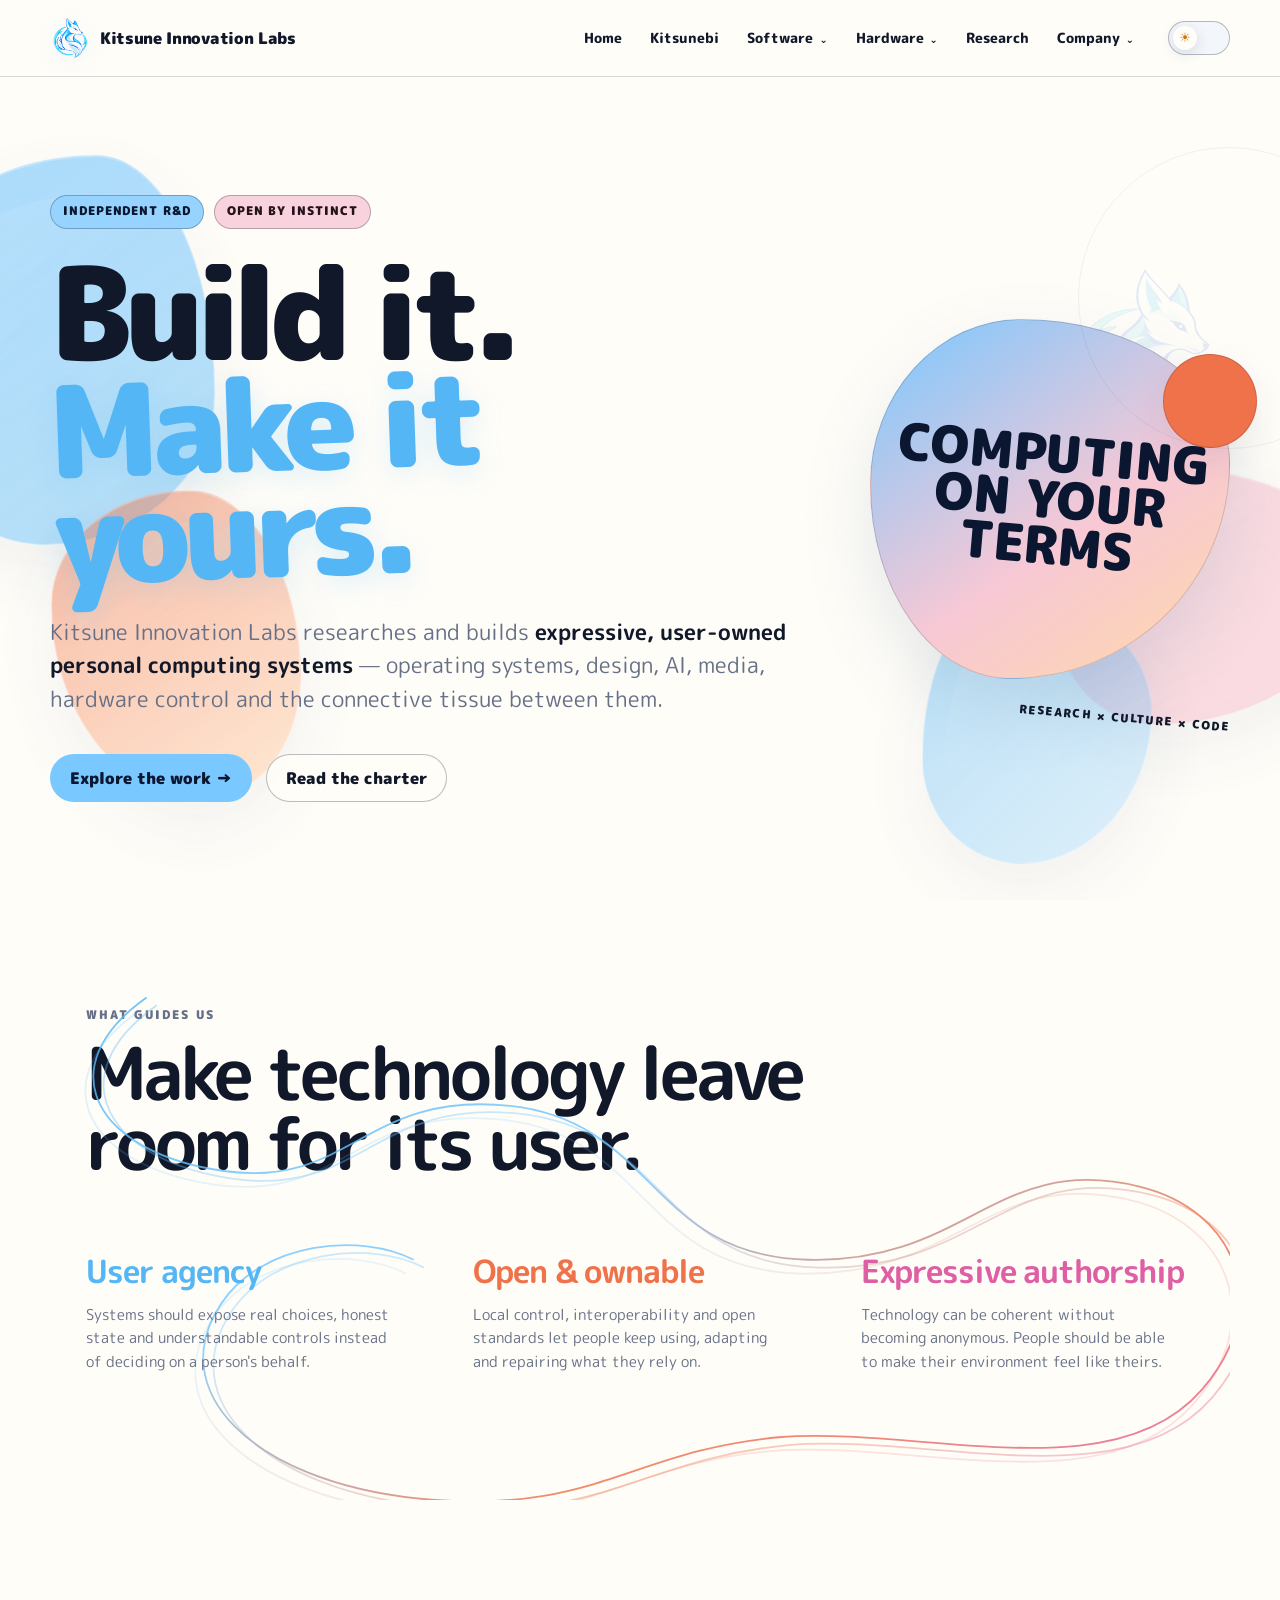
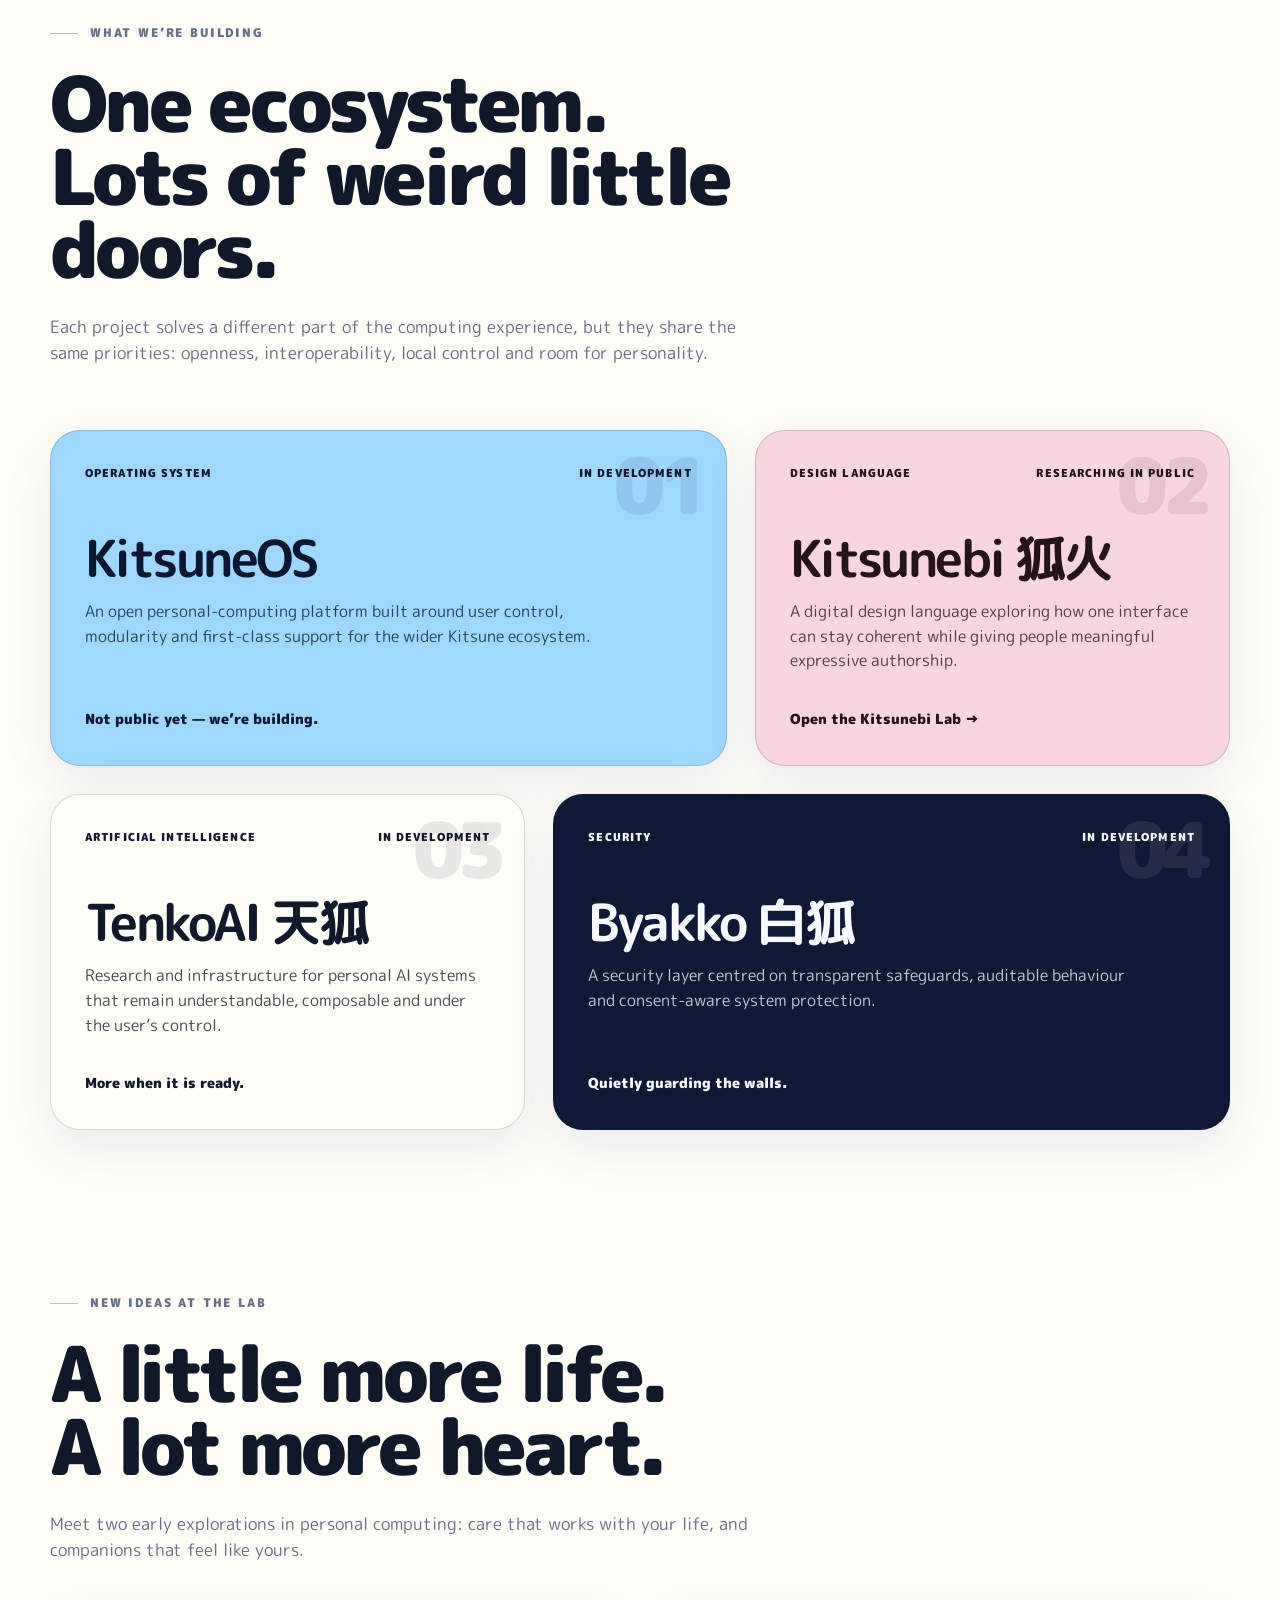
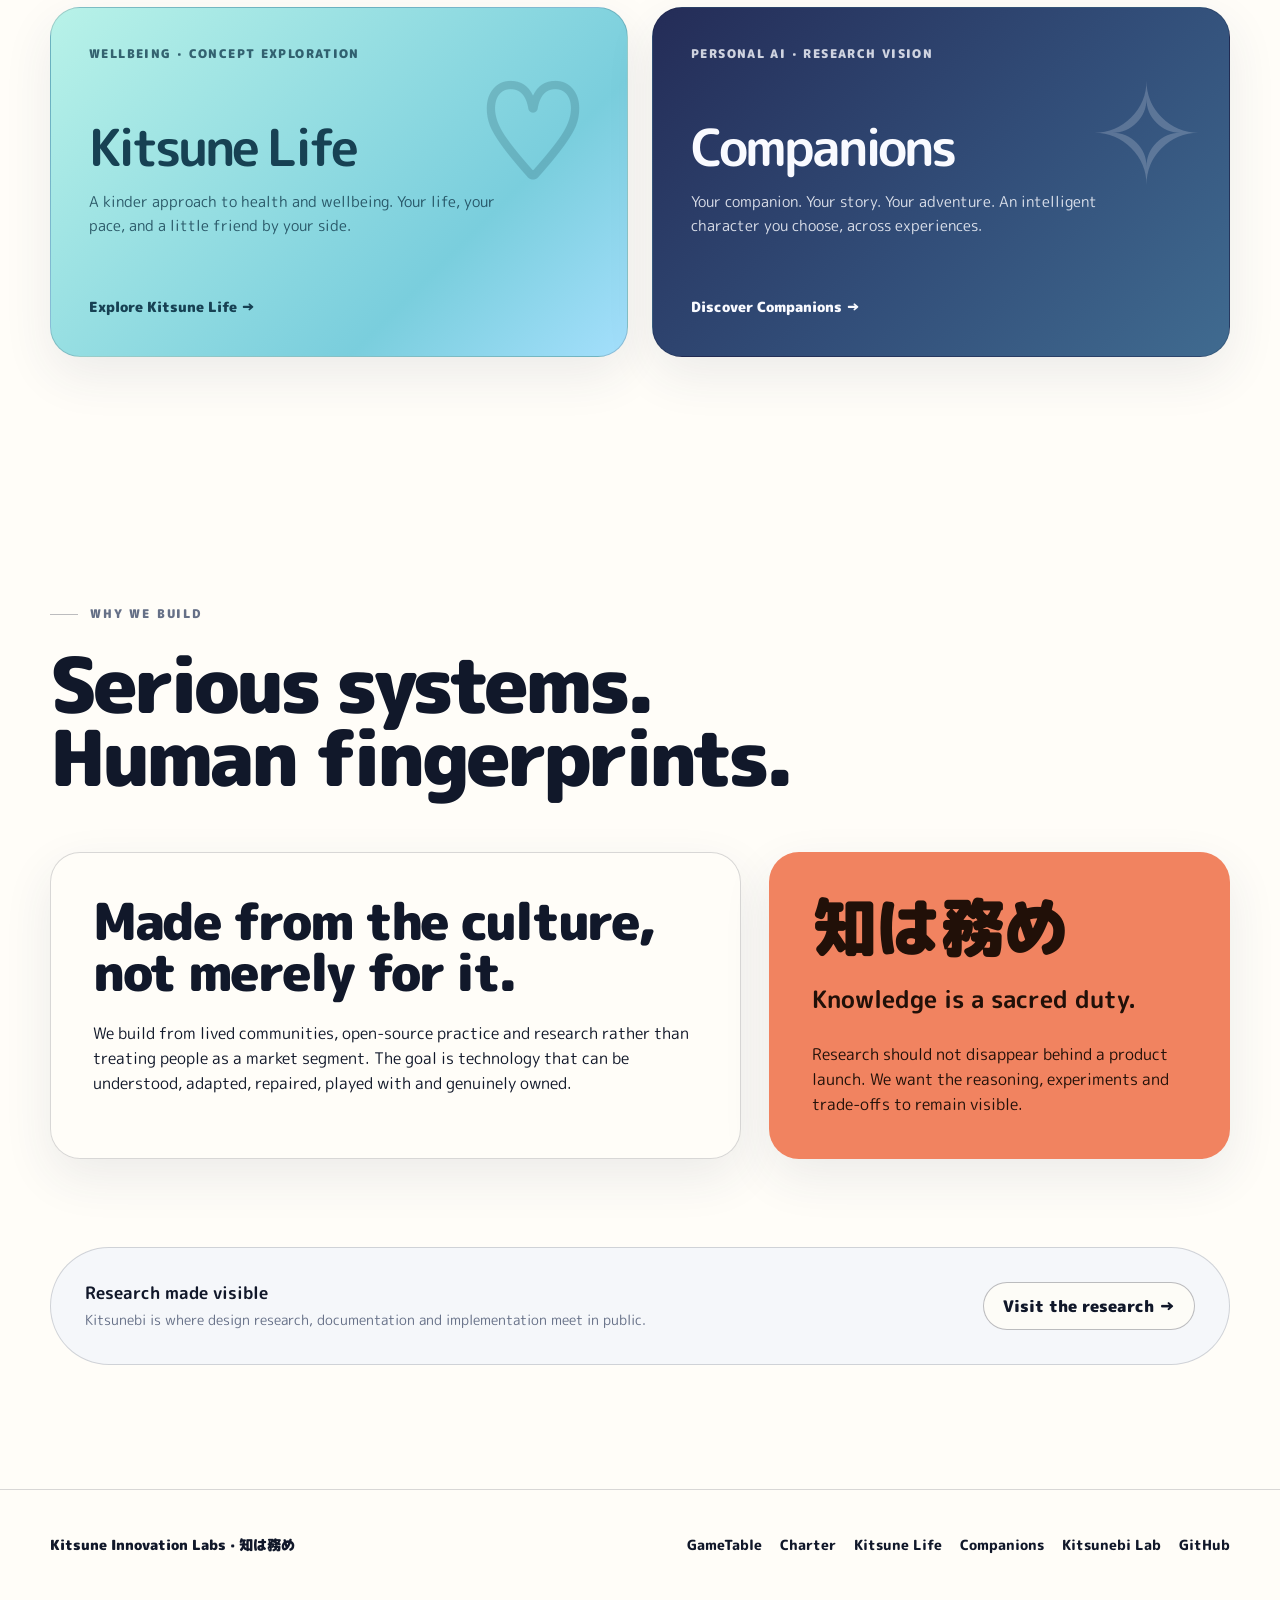
==== commit 6c5f847c: "Sync website dev branch" ====
--- a/index.html
+++ b/index.html
@@ -41,6 +41,6 @@
 <section class="new-directions" aria-labelledby="new-directions-title"><div class="section-label">New ideas at the lab</div><h2 class="section-title" id="new-directions-title">A little more life.<br>A lot more heart.</h2><p class="section-intro">Meet two early explorations in personal computing: care that works with your life, and companions that feel like yours.</p><div class="new-directions-grid"><a href="/life/" class="new-direction life-direction"><span class="new-direction-meta">Wellbeing · Concept exploration</span><span class="new-direction-icon" aria-hidden="true">♡</span><strong>Kitsune Life</strong><span>A kinder approach to health and wellbeing. Your life, your pace, and a little friend by your side.</span><span class="new-direction-foot">Explore Kitsune Life →</span></a><a href="/companions/" class="new-direction companions-direction"><span class="new-direction-meta">Personal AI · Research vision</span><span class="new-direction-icon" aria-hidden="true">✧</span><strong>Companions</strong><span>Your companion. Your story. Your adventure. An intelligent character you choose, across experiences.</span><span class="new-direction-foot">Discover Companions →</span></a></div></section>
 <section aria-labelledby="why-title"><div class="section-label">Why we build</div><h2 class="section-title" id="why-title">Serious systems.<br>Human fingerprints.</h2><div class="manifesto"><div class="manifesto-main"><blockquote>Made from the culture, not merely for it.</blockquote><p>We build from lived communities, open-source practice and research rather than treating people as a market segment. The goal is technology that can be understood, adapted, repaired, played with and genuinely owned.</p></div><div class="manifesto-side"><div class="jp">知は務め</div><h3>Knowledge is a sacred duty.</h3><p>Research should not disappear behind a product launch. We want the reasoning, experiments and trade-offs to remain visible.</p></div></div><div class="research-strip"><div><strong>Research made visible</strong><span>Kitsunebi is where design research, documentation and implementation meet in public.</span></div><a class="button secondary" href="/design/research/">Visit the research →</a></div></section></div>
 </main>
-<footer class="footer"><div class="shell footer-row"><div class="footer-brand">Kitsune Innovation Labs · 知は務め</div><div class="footer-links"><a href="./gametable/">GameTable</a><a href="./charter/">Charter</a><a href="./design/">Kitsunebi Lab</a><a href="https://github.com/Kitsune-Innovation-Labs">GitHub</a></div></div></footer>
-<script>const reduceMotion=window.matchMedia('(prefers-reduced-motion: reduce)');const blobs=[...document.querySelectorAll('.page-blob[data-depth]')];let scrollTick=false;function moveBlobs(){if(reduceMotion.matches){blobs.forEach(blob=>blob.style.removeProperty('--scroll-shift'));scrollTick=false;return}const y=window.scrollY;blobs.forEach(blob=>{const depth=parseFloat(blob.dataset.depth||'0');const shift=Math.max(-120,Math.min(120,-y*depth));blob.style.setProperty('--scroll-shift',`${shift}px`)});scrollTick=false}function requestBlobMove(){if(!scrollTick){scrollTick=true;requestAnimationFrame(moveBlobs)}}window.addEventListener('scroll',requestBlobMove,{passive:true});reduceMotion.addEventListener?.('change',requestBlobMove);moveBlobs();</script>
+<footer class="footer"><div class="shell footer-row"><div class="footer-brand">Kitsune Innovation Labs · 知は務め</div><div class="footer-links"><a href="./gametable/">GameTable</a><a href="./charter/">Charter</a><a href="/life/">Kitsune Life</a><a href="/companions/">Companions</a><a href="./design/">Kitsunebi Lab</a><a href="https://github.com/Kitsune-Innovation-Labs">GitHub</a></div></div></footer>
+<script type="module" src="/assets/kil-ambient-motion.mjs"></script>
 </body></html>
